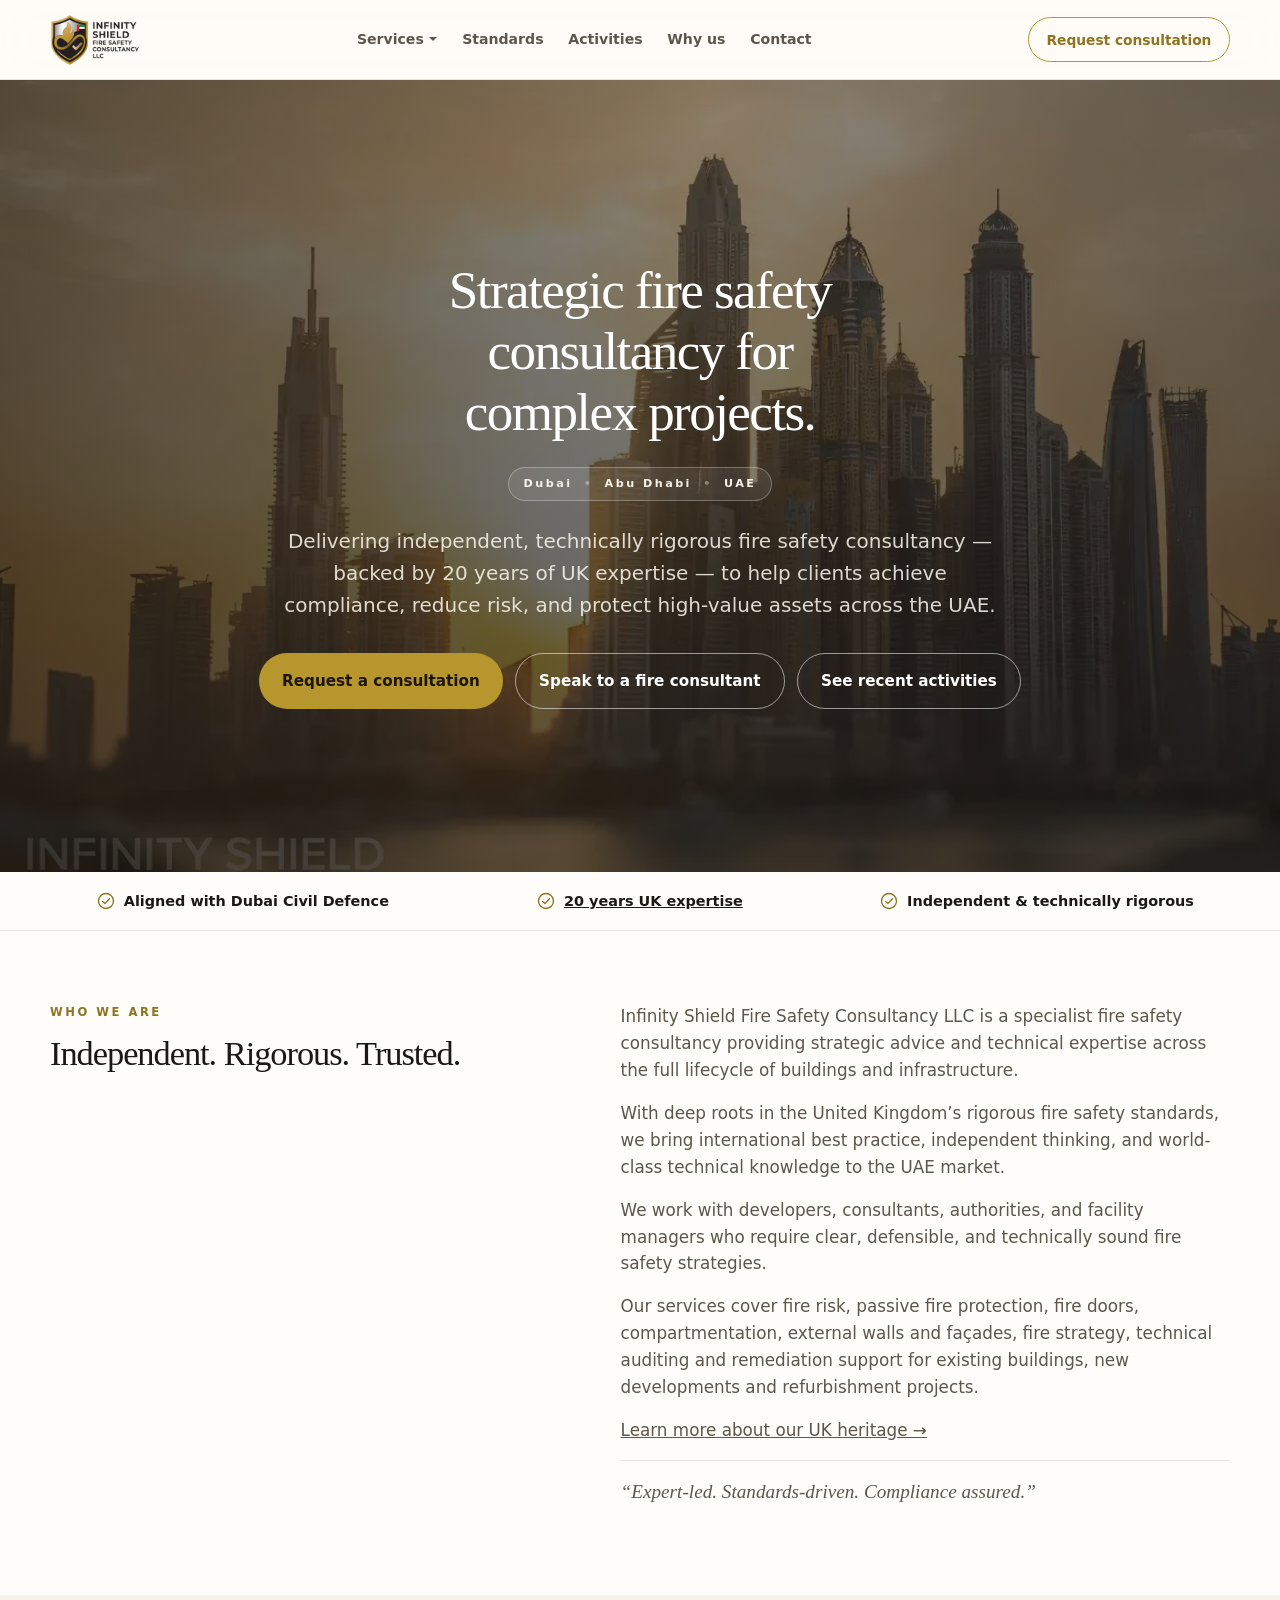
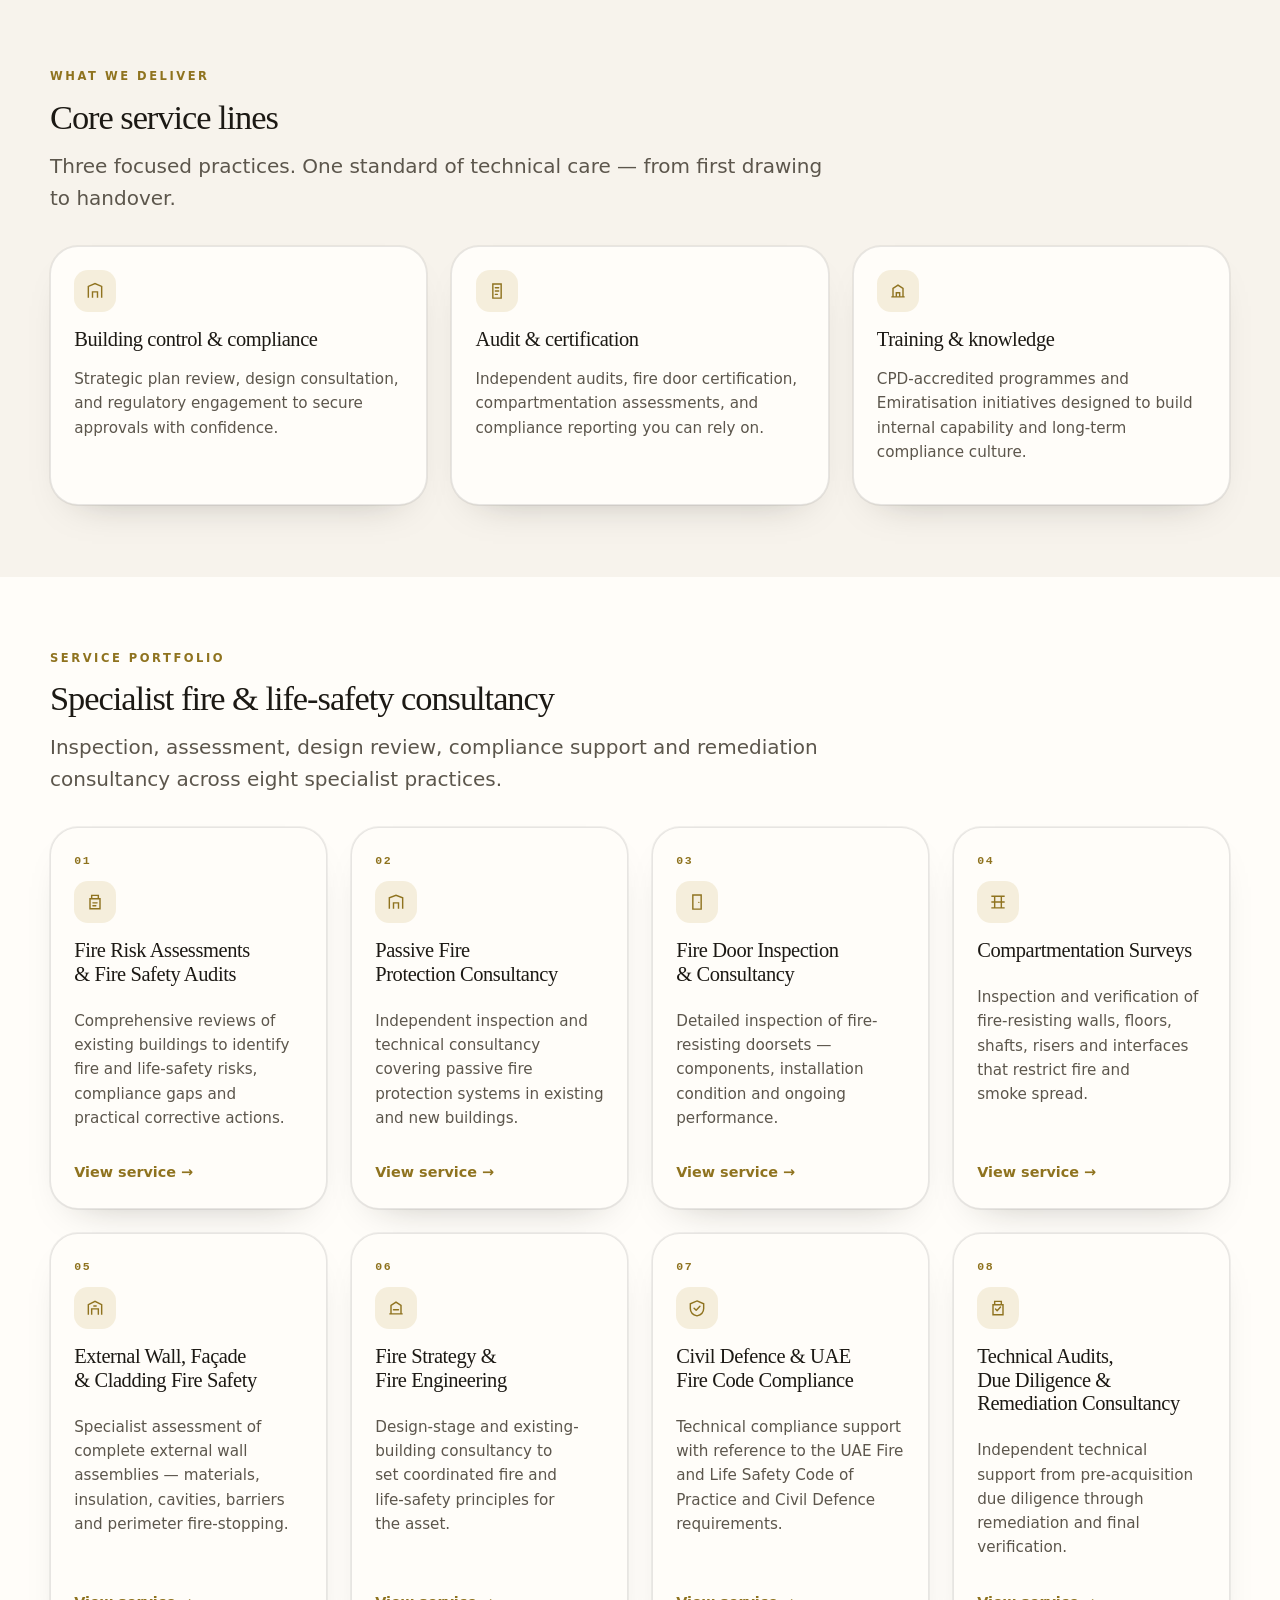
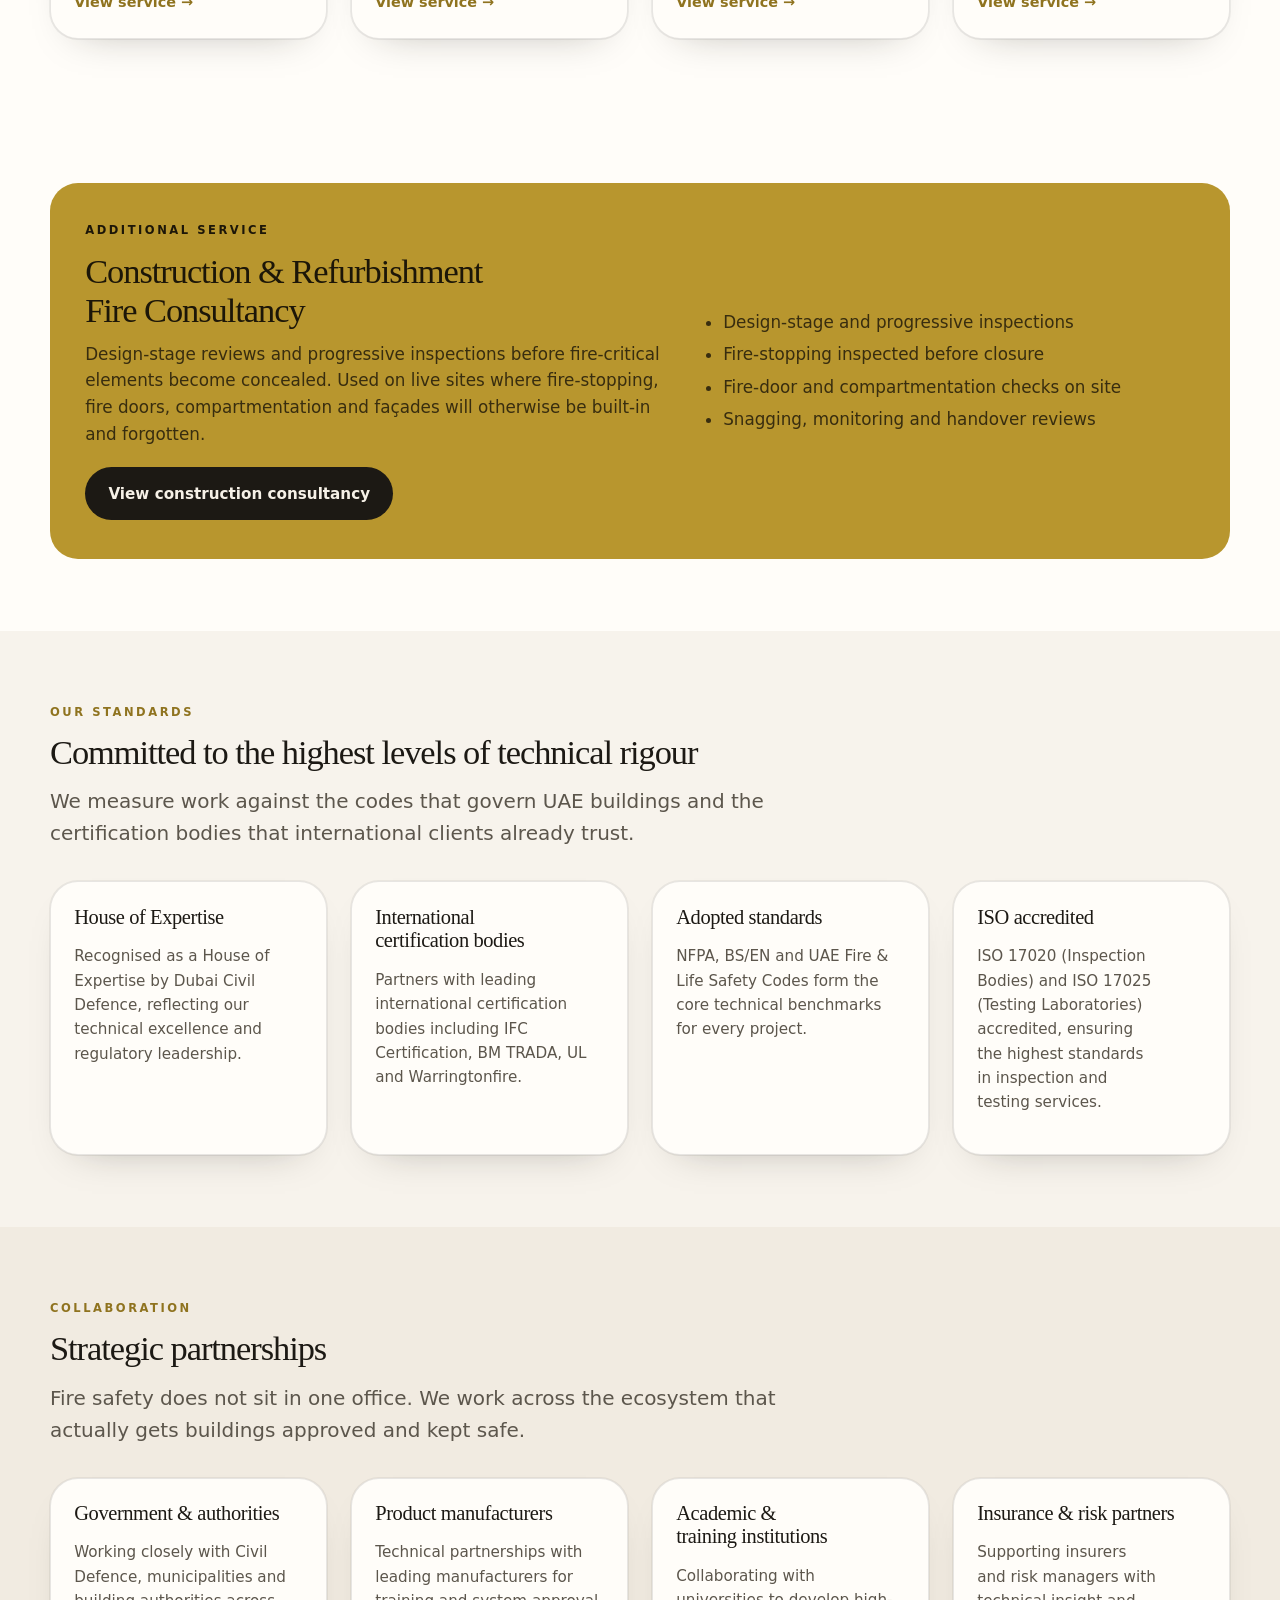
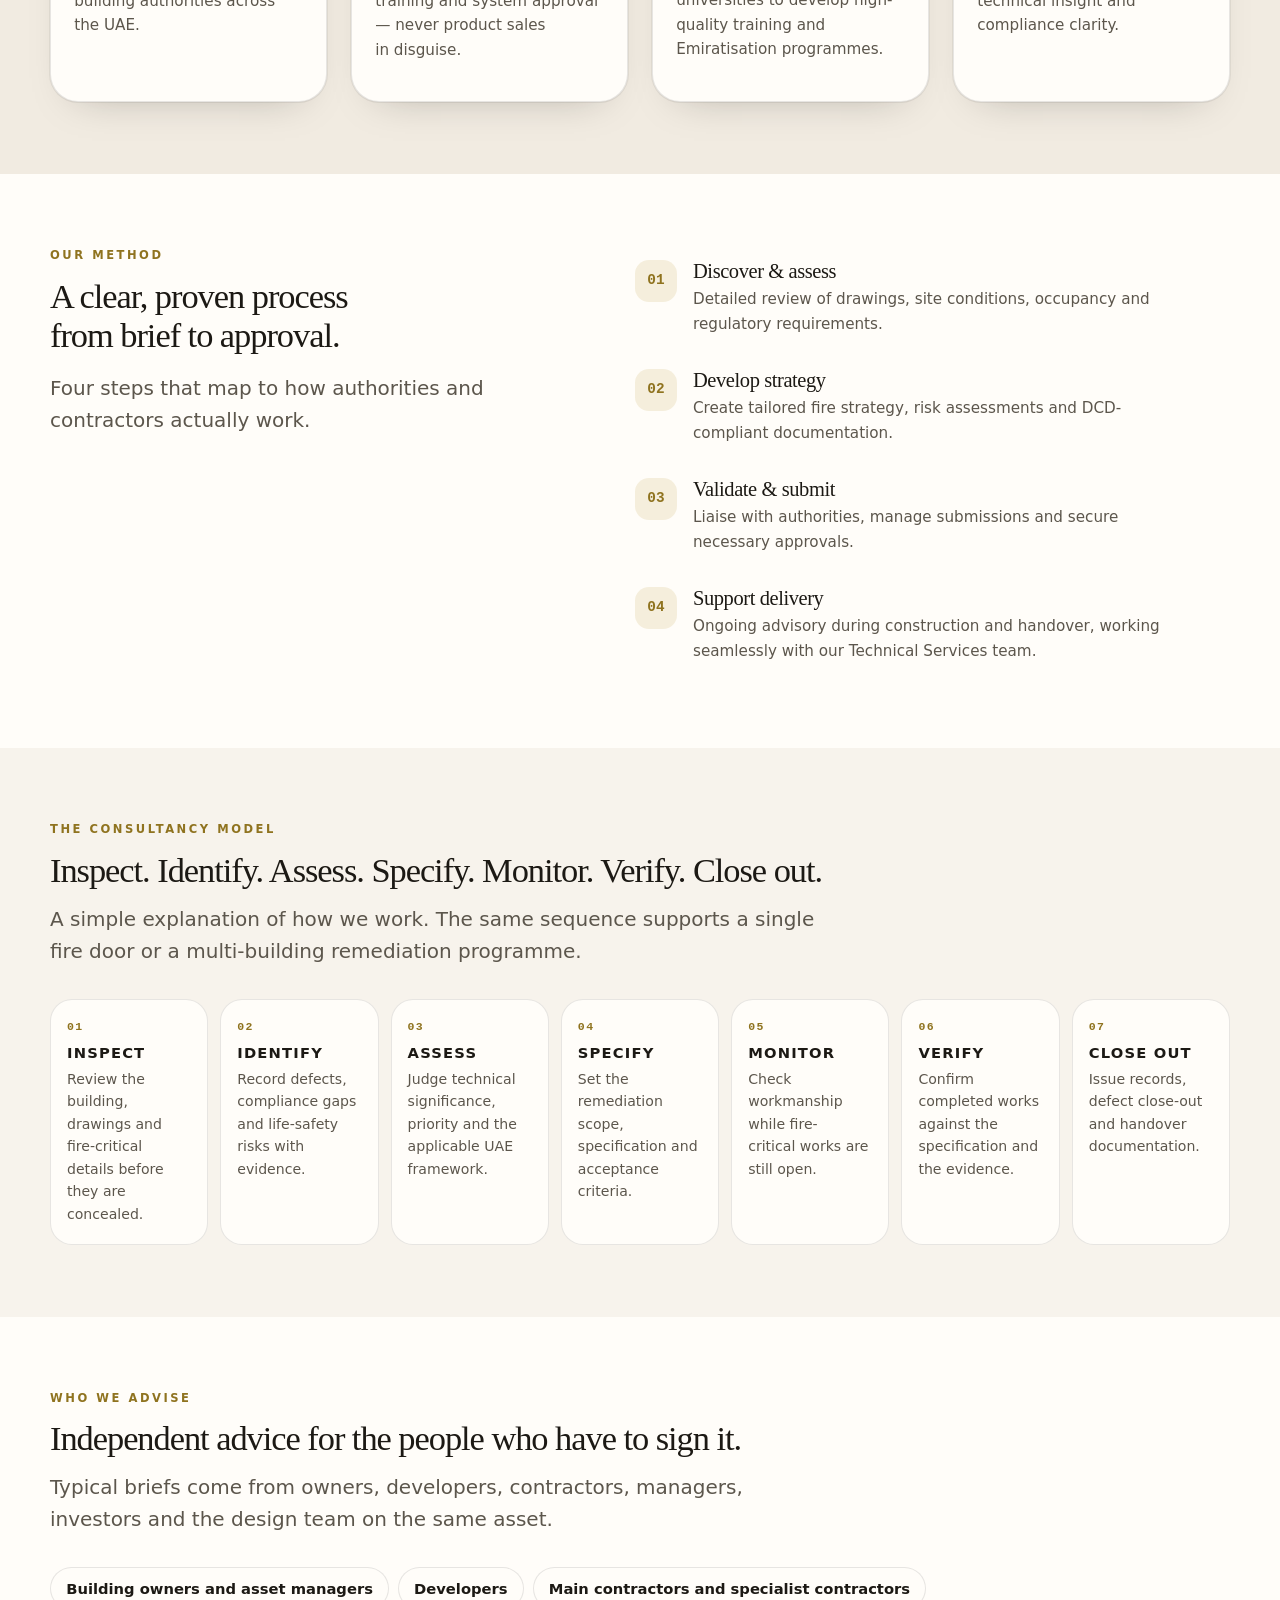
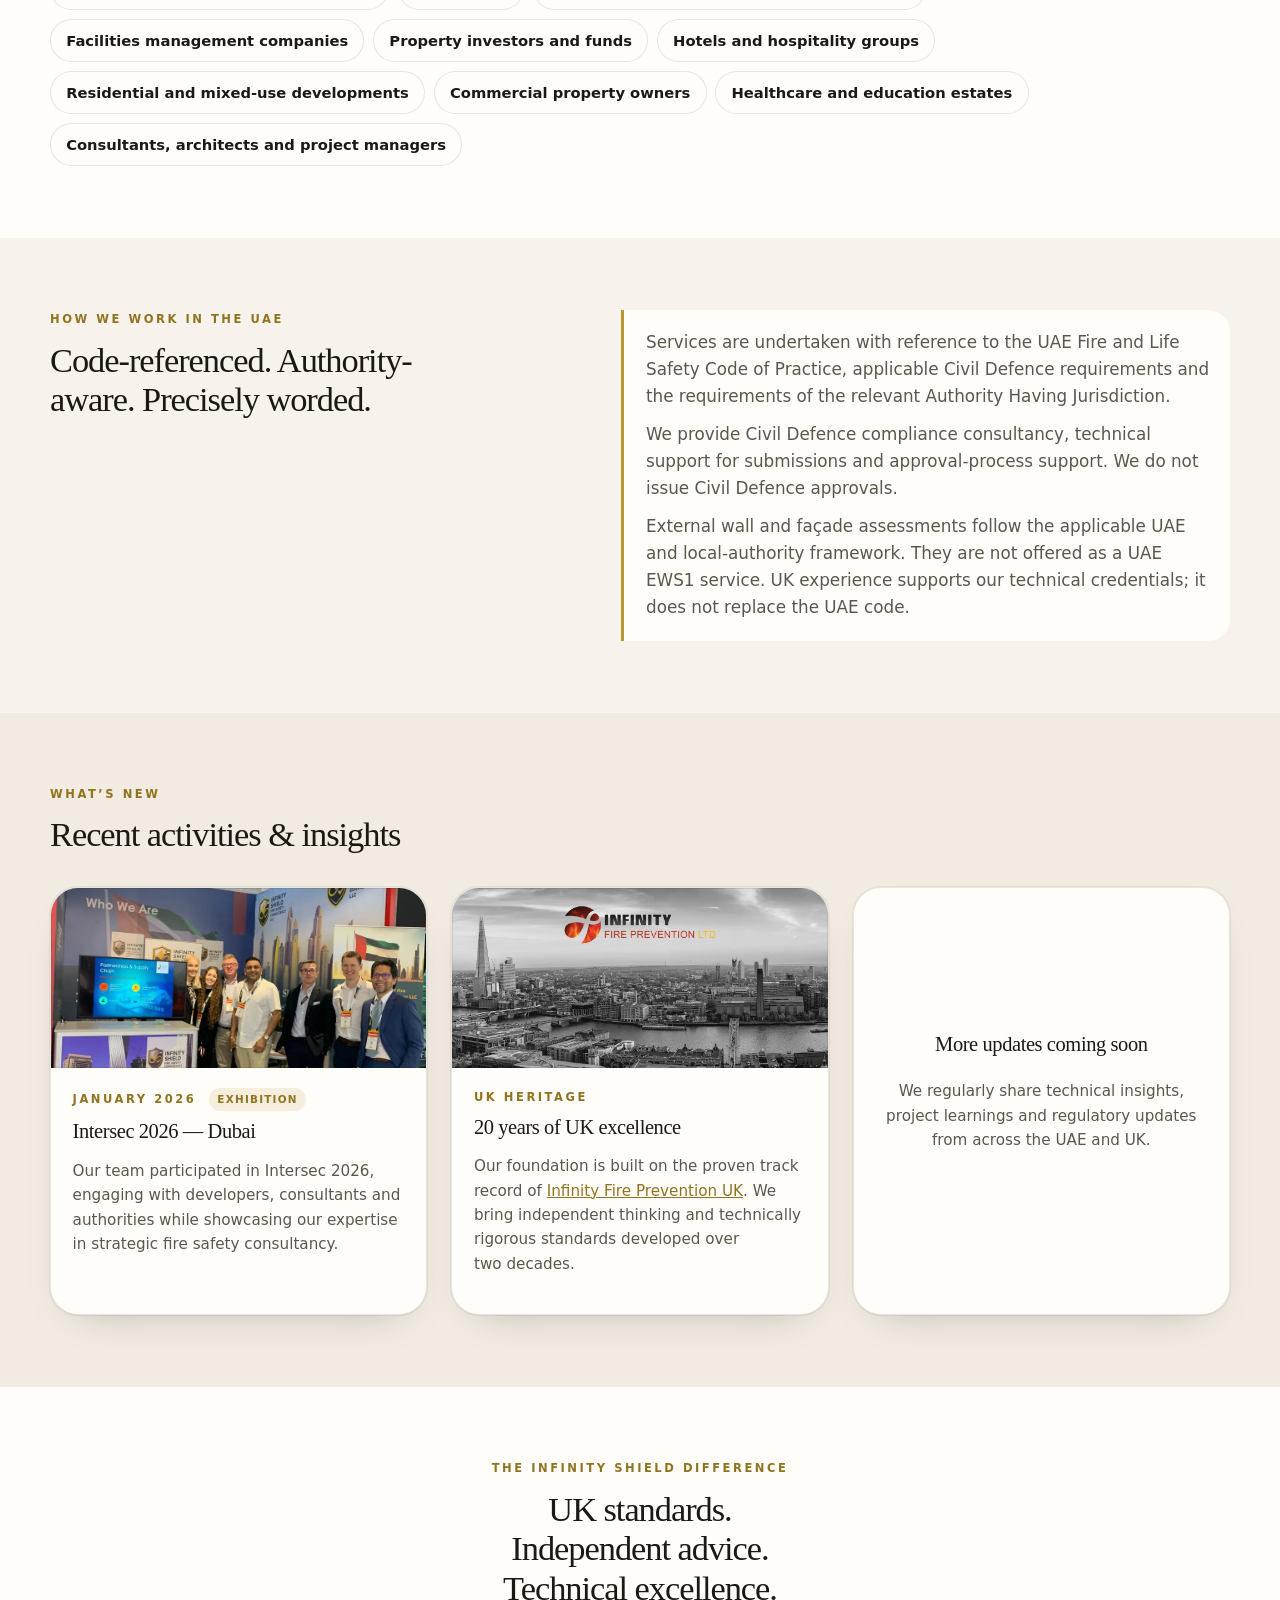
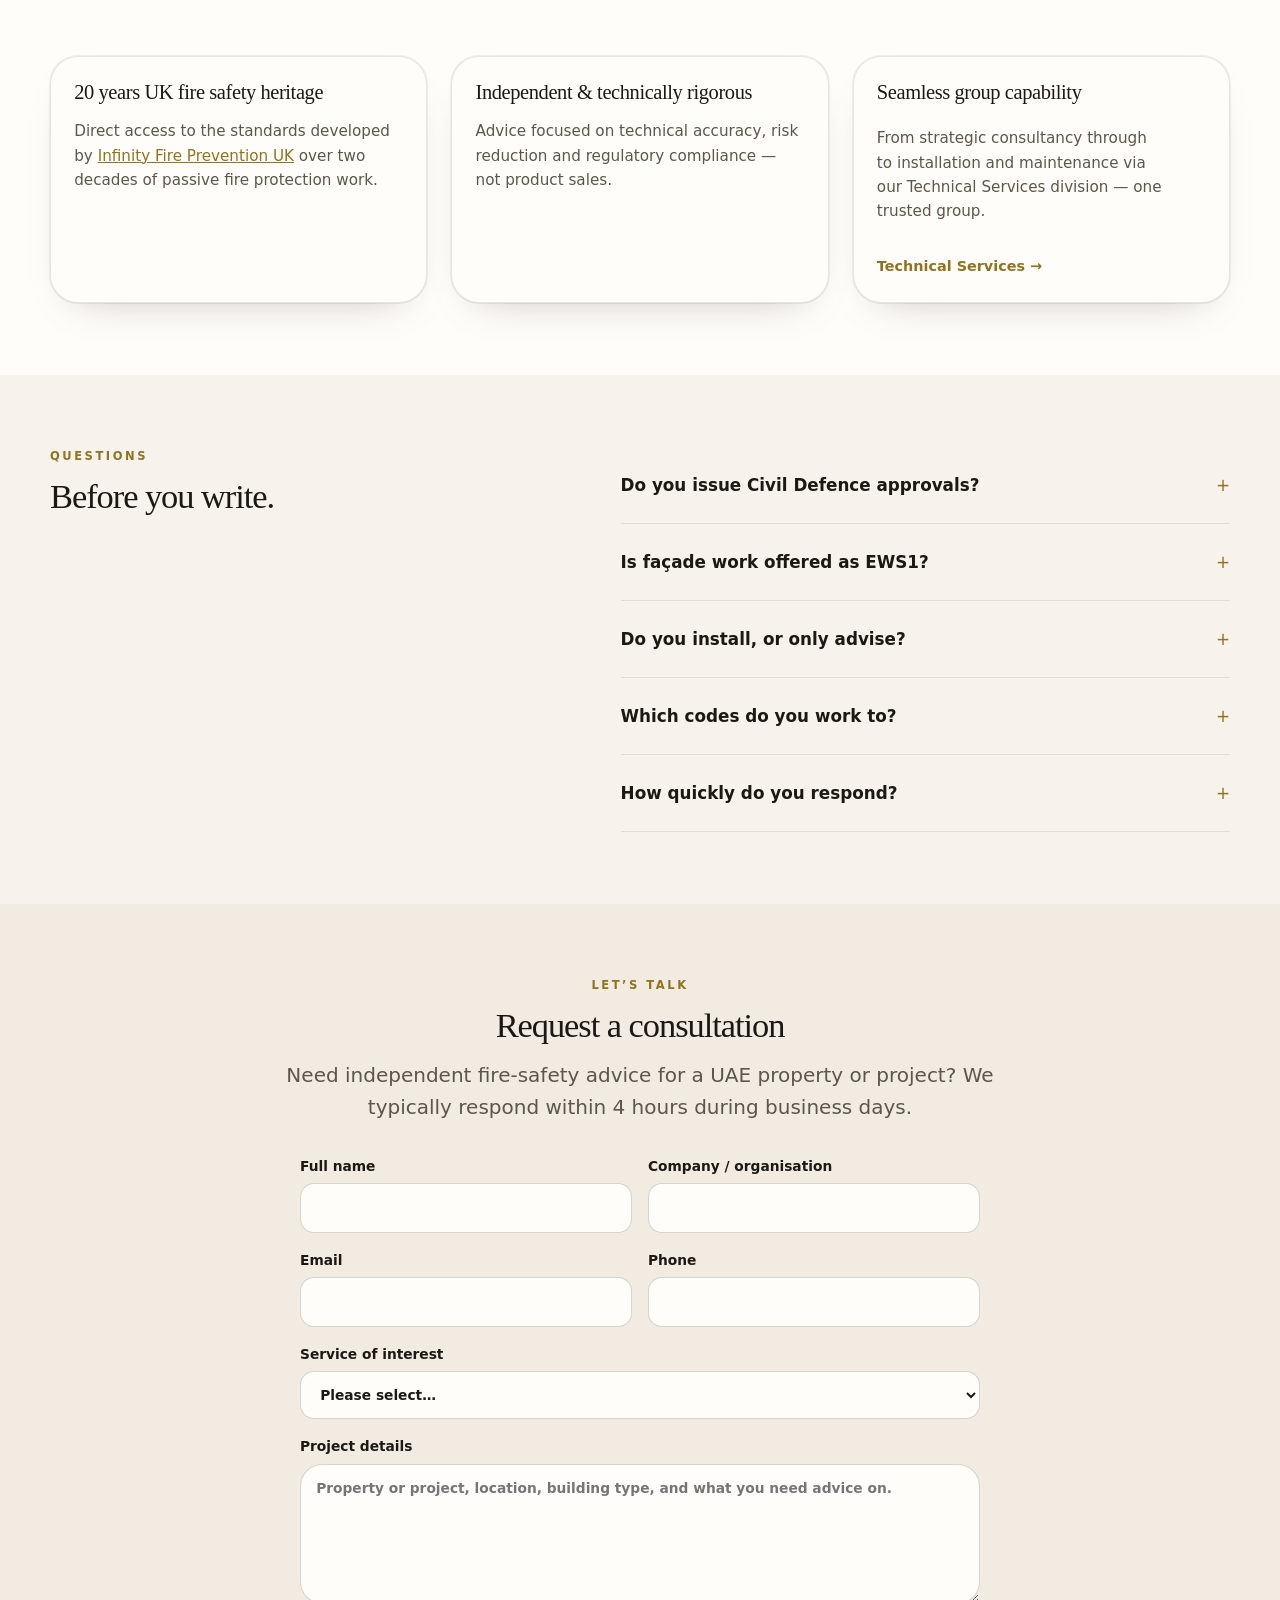
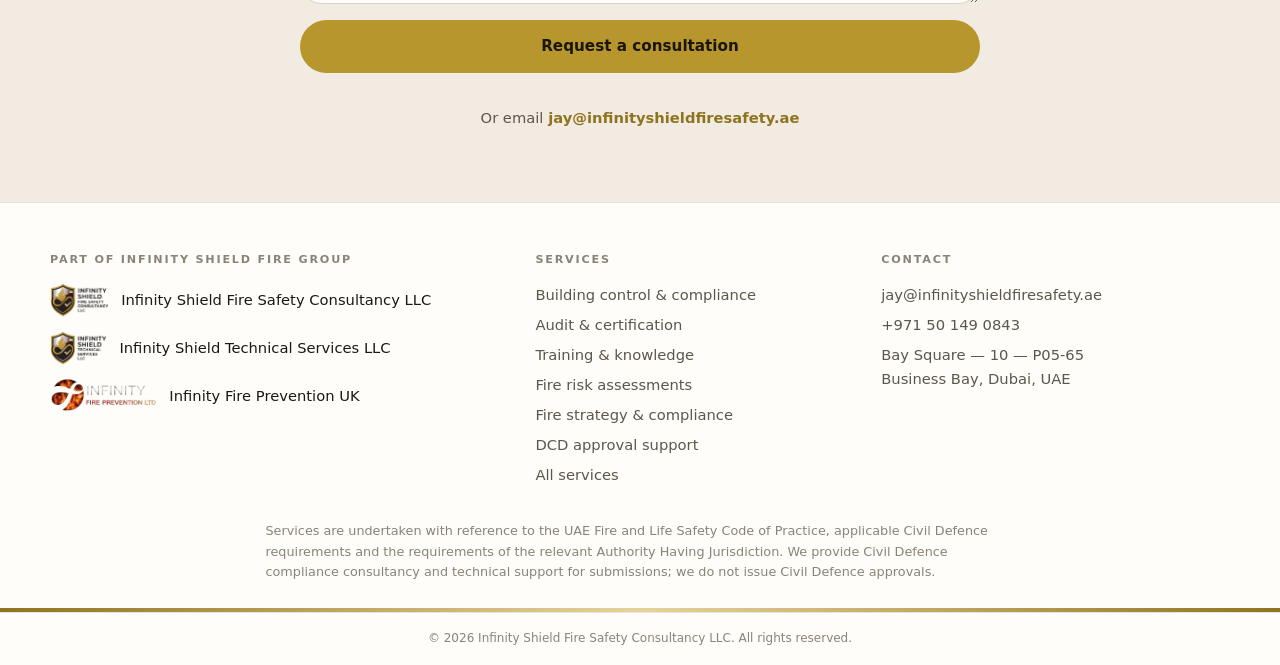
==== index.html @ 16538477 "Use shield-only favicon (no wordmark)." ====
<!DOCTYPE html>
<html lang="en">
<head>
  <meta charset="UTF-8">
  <meta name="viewport" content="width=device-width, initial-scale=1">
  <meta name="robots" content="noindex, nofollow">
  <title>Infinity Shield Fire Safety Consultancy LLC | UAE</title>
  <meta name="description" content="Strategic fire safety consultancy delivering independent, technically rigorous advice for complex projects across the UAE.">
  <link rel="canonical" href="https://iinfinitydev.github.io/infinityshieldconsultancy/">
  <link rel="icon" href="favicon.ico?v=2">
  <link rel="icon" type="image/webp" href="favicon.webp?v=2">
  <link rel="apple-touch-icon" href="apple-touch-icon.png?v=2">
  <meta property="og:title" content="Infinity Shield Fire Safety Consultancy LLC">
  <meta property="og:description" content="Strategic fire safety consultancy delivering independent, technically rigorous advice for complex projects across the UAE.">
  <meta property="og:type" content="website">
  <meta property="og:image" content="https://iinfinitydev.github.io/infinityshieldconsultancy/assets/images/hero-background.webp">
  <meta name="theme-color" content="#b8962e">
  <link rel="preload" as="image" href="assets/images/hero-background.webp">
  <link rel="preload" as="image" href="assets/logos/consultancy-logo.webp">
  <script type="application/ld+json">
{
  "@context": "https://schema.org",
  "@type": "ProfessionalService",
  "name": "Infinity Shield Fire Safety Consultancy LLC",
  "url": "https://iinfinitydev.github.io/infinityshieldconsultancy/",
  "email": "jay@infinityshieldfiresafety.ae",
  "telephone": "+971501490843",
  "address": {
    "@type": "PostalAddress",
    "streetAddress": "Bay Square - 10 - P05-65, Business Bay",
    "addressLocality": "Dubai",
    "addressCountry": "AE"
  },
  "areaServed": [
    "Dubai",
    "Abu Dhabi",
    "United Arab Emirates"
  ],
  "parentOrganization": {
    "@type": "Organization",
    "name": "Infinity Shield Fire Group"
  },
  "description": "Independent fire and life-safety consultancy for the UAE: inspection, assessment, design review, compliance support and remediation consultancy.",
  "hasOfferCatalog": {
    "@type": "OfferCatalog",
    "name": "Fire and life-safety consultancy",
    "itemListElement": [
      {
        "@type": "Offer",
        "itemOffered": {
          "@type": "Service",
          "name": "Fire Risk Assessments & Fire Safety Audits",
          "description": "Comprehensive reviews of existing buildings to identify fire and life-safety risks, compliance gaps and practical corrective actions.",
          "url": "https://iinfinitydev.github.io/infinityshieldconsultancy/services/fire-risk-assessments.html"
        }
      },
      {
        "@type": "Offer",
        "itemOffered": {
          "@type": "Service",
          "name": "Passive Fire Protection Consultancy",
          "description": "Independent inspection and technical consultancy covering passive fire protection systems in existing and new buildings.",
          "url": "https://iinfinitydev.github.io/infinityshieldconsultancy/services/passive-fire-protection.html"
        }
      },
      {
        "@type": "Offer",
        "itemOffered": {
          "@type": "Service",
          "name": "Fire Door Inspection & Consultancy",
          "description": "Detailed inspection of fire-resisting doorsets \u2014 components, installation condition and ongoing performance.",
          "url": "https://iinfinitydev.github.io/infinityshieldconsultancy/services/fire-door-inspections.html"
        }
      },
      {
        "@type": "Offer",
        "itemOffered": {
          "@type": "Service",
          "name": "Compartmentation Surveys",
          "description": "Inspection and verification of fire-resisting walls, floors, shafts, risers and interfaces that restrict fire and smoke spread.",
          "url": "https://iinfinitydev.github.io/infinityshieldconsultancy/services/compartmentation-surveys.html"
        }
      },
      {
        "@type": "Offer",
        "itemOffered": {
          "@type": "Service",
          "name": "External Wall, Fa\u00e7ade & Cladding Fire Safety",
          "description": "Specialist assessment of complete external wall assemblies \u2014 materials, insulation, cavities, barriers and perimeter fire-stopping.",
          "url": "https://iinfinitydev.github.io/infinityshieldconsultancy/services/external-wall-facade.html"
        }
      },
      {
        "@type": "Offer",
        "itemOffered": {
          "@type": "Service",
          "name": "Fire Strategy & Fire Engineering",
          "description": "Design-stage and existing-building consultancy to set coordinated fire and life-safety principles for the asset.",
          "url": "https://iinfinitydev.github.io/infinityshieldconsultancy/services/fire-strategy.html"
        }
      },
      {
        "@type": "Offer",
        "itemOffered": {
          "@type": "Service",
          "name": "Civil Defence & UAE Fire Code Compliance",
          "description": "Technical compliance support with reference to the UAE Fire and Life Safety Code of Practice and Civil Defence requirements.",
          "url": "https://iinfinitydev.github.io/infinityshieldconsultancy/services/civil-defence-compliance.html"
        }
      },
      {
        "@type": "Offer",
        "itemOffered": {
          "@type": "Service",
          "name": "Technical Audits, Due Diligence & Remediation Consultancy",
          "description": "Independent technical support from pre-acquisition due diligence through remediation and final verification.",
          "url": "https://iinfinitydev.github.io/infinityshieldconsultancy/services/technical-audits.html"
        }
      },
      {
        "@type": "Offer",
        "itemOffered": {
          "@type": "Service",
          "name": "Construction & Refurbishment Fire Consultancy",
          "description": "Design-stage reviews and progressive inspections before fire-critical elements become concealed.",
          "url": "https://iinfinitydev.github.io/infinityshieldconsultancy/services/construction-refurbishment.html"
        }
      }
    ]
  }
}
  </script>
  <link rel="stylesheet" href="assets/css/site.css">
</head>
<body>
  <a class="skip" href="#main">Skip to content</a>
  <nav class="nav" id="navbar">
    <div class="nav-inner">
      <a class="brand" href="index.html" aria-label="Infinity Shield Fire Safety Consultancy home">
        <img src="assets/logos/consultancy-logo.webp" width="480" height="276" alt="Infinity Shield Fire Safety Consultancy LLC">
      </a>
      <div class="nav-links">
        <details class="nav-drop">
          <summary>Services</summary>
          <div class="nav-panel">
            <a href="services/index.html">All services</a>
          <a href="services/fire-risk-assessments.html">Fire risk assessments</a>
          <a href="services/passive-fire-protection.html">Passive fire protection</a>
          <a href="services/fire-door-inspections.html">Fire door inspections</a>
          <a href="services/compartmentation-surveys.html">Compartmentation surveys</a>
          <a href="services/external-wall-facade.html">External wall &amp; façade</a>
          <a href="services/fire-strategy.html">Fire strategy</a>
          <a href="services/civil-defence-compliance.html">Civil Defence compliance</a>
          <a href="services/technical-audits.html">Audits &amp; due diligence</a>
          <a href="services/construction-refurbishment.html">Construction &amp; refurbishment</a>
          </div>
        </details>
        <a href="index.html#regulatory">Standards</a>
        <a href="index.html#activities">Activities</a>
        <a href="index.html#why-us">Why us</a>
        <a href="index.html#contact">Contact</a>
      </div>
      <a class="nav-cta" href="index.html#contact">Request consultation</a>
      <button class="menu-btn" id="mobile-menu-btn" aria-expanded="false" aria-controls="mobile-menu" aria-label="Open menu">
        <span></span>
      </button>
    </div>
    <div class="mobile-panel" id="mobile-menu">
      <a href="services/index.html">Services</a>
      <a href="index.html#regulatory">Standards</a>
      <a href="index.html#activities">Activities</a>
      <a href="index.html#why-us">Why us</a>
      <a href="index.html#contact">Contact</a>
    </div>
  </nav>

  <header class="hero" id="top">
    <div class="hero-media" role="img" aria-label="Dubai skyline at dusk"></div>
    <div class="hero-copy">
      <h1>Strategic fire safety consultancy for complex projects.</h1>
      <div class="pills"><span>Dubai</span><span class="dot">•</span><span>Abu Dhabi</span><span class="dot">•</span><span>UAE</span></div>
      <p>Delivering independent, technically rigorous fire safety consultancy — backed by 20 years of UK expertise — to help clients achieve compliance, reduce risk, and protect high-value assets across the UAE.</p>
      <div class="actions">
        <a class="btn btn-gold" href="#contact">Request a consultation</a>
        <a class="btn btn-ghost" href="tel:+971501490843">Speak to a fire consultant</a>
        <a class="btn btn-ghost" href="#activities">See recent activities</a>
      </div>
    </div>
  </header>

  <div class="trust">
    <ul>
      <li><svg width="18" height="18" viewBox="0 0 24 24" fill="none" aria-hidden="true"><circle cx="12" cy="12" r="10" stroke="currentColor" stroke-width="1.8"/><path d="M7.5 12.5 10.5 15.5 16.5 9" stroke="currentColor" stroke-width="1.8" stroke-linecap="round" stroke-linejoin="round"/></svg> Aligned with Dubai Civil Defence</li>
      <li><svg width="18" height="18" viewBox="0 0 24 24" fill="none" aria-hidden="true"><circle cx="12" cy="12" r="10" stroke="currentColor" stroke-width="1.8"/><path d="M7.5 12.5 10.5 15.5 16.5 9" stroke="currentColor" stroke-width="1.8" stroke-linecap="round" stroke-linejoin="round"/></svg> <a href="https://www.infinityfireprevention.com/" target="_blank" rel="noopener noreferrer">20 years UK expertise</a></li>
      <li><svg width="18" height="18" viewBox="0 0 24 24" fill="none" aria-hidden="true"><circle cx="12" cy="12" r="10" stroke="currentColor" stroke-width="1.8"/><path d="M7.5 12.5 10.5 15.5 16.5 9" stroke="currentColor" stroke-width="1.8" stroke-linecap="round" stroke-linejoin="round"/></svg> Independent & technically rigorous</li>
    </ul>
  </div>

  <main id="main">
    <section class="band-cream">
      <div class="wrap split split-2">
        <div>
          <div class="eyebrow">Who we are</div>
          <h2>Independent. Rigorous. Trusted.</h2>
        </div>
        <div class="prose">
          <p>Infinity Shield Fire Safety Consultancy LLC is a specialist fire safety consultancy providing strategic advice and technical expertise across the full lifecycle of buildings and infrastructure.</p>
          <p>With deep roots in the United Kingdom’s rigorous fire safety standards, we bring international best practice, independent thinking, and world-class technical knowledge to the UAE market.</p>
          <p>We work with developers, consultants, authorities, and facility managers who require clear, defensible, and technically sound fire safety strategies.</p>
          <p>Our services cover fire risk, passive fire protection, fire doors, compartmentation, external walls and façades, fire strategy, technical auditing and remediation support for existing buildings, new developments and refurbishment projects.</p>
          <p><a href="https://www.infinityfireprevention.com/" target="_blank" rel="noopener noreferrer">Learn more about our UK heritage →</a></p>
          <p class="quote">“Expert-led. Standards-driven. Compliance assured.”</p>
        </div>
      </div>
    </section>

    <section id="services" class="band-paper">
      <div class="wrap">
        <div class="eyebrow">What we deliver</div>
        <h2>Core service lines</h2>
        <p class="lead lead-space">Three focused practices. One standard of technical care — from first drawing to handover.</p>
        <div class="grid cols-3">
          <article class="card">
            <div class="icon" aria-hidden="true"><svg width="20" height="20" viewBox="0 0 24 24" fill="none"><path d="M4 20V6.5L12 3l8 3.5V20" stroke="currentColor" stroke-width="1.7"/><path d="M9 20v-7h6v7" stroke="currentColor" stroke-width="1.7"/></svg></div>
            <h3>Building control & compliance</h3>
            <p>Strategic plan review, design consultation, and regulatory engagement to secure approvals with confidence.</p>
          </article>
          <article class="card">
            <div class="icon" aria-hidden="true"><svg width="20" height="20" viewBox="0 0 24 24" fill="none"><path d="M7 3.5h10v17H7z" stroke="currentColor" stroke-width="1.7"/><path d="M10 8h4M10 12h4M10 16h2.5" stroke="currentColor" stroke-width="1.7" stroke-linecap="round"/></svg></div>
            <h3>Audit & certification</h3>
            <p>Independent audits, fire door certification, compartmentation assessments, and compliance reporting you can rely on.</p>
          </article>
          <article class="card">
            <div class="icon" aria-hidden="true"><svg width="20" height="20" viewBox="0 0 24 24" fill="none"><path d="M4 19h16M6 19V9l6-4 6 4v10" stroke="currentColor" stroke-width="1.7"/><path d="M10 19v-5h4v5" stroke="currentColor" stroke-width="1.7"/></svg></div>
            <h3>Training & knowledge</h3>
            <p>CPD-accredited programmes and Emiratisation initiatives designed to build internal capability and long-term compliance culture.</p>
          </article>
        </div>
      </div>
    </section>

    <section id="portfolio" class="band-cream">
      <div class="wrap">
        <div class="eyebrow">Service portfolio</div>
        <h2>Specialist fire & life-safety consultancy</h2>
        <p class="lead lead-space">Inspection, assessment, design review, compliance support and remediation consultancy across eight specialist practices.</p>
        <div class="grid cols-4">
          <a class="card card-link" href="services/fire-risk-assessments.html">
            <div class="svc-num">01</div>
            <div class="icon"><svg width="20" height="20" viewBox="0 0 24 24" fill="none" aria-hidden="true"><path d="M8 4h8v4H8zM6 8h12v12H6z" stroke="currentColor" stroke-width="1.7"/><path d="M9.5 13h5M9.5 16.5h3.5" stroke="currentColor" stroke-width="1.7" stroke-linecap="round"/></svg></div>
            <h3>Fire Risk Assessments &amp; Fire Safety Audits</h3>
            <p>Comprehensive reviews of existing buildings to identify fire and life-safety risks, compliance gaps and practical corrective actions.</p>
            <span class="more">View service →</span>
          </a>
          <a class="card card-link" href="services/passive-fire-protection.html">
            <div class="svc-num">02</div>
            <div class="icon"><svg width="20" height="20" viewBox="0 0 24 24" fill="none" aria-hidden="true"><path d="M4 20V7l8-3 8 3v13" stroke="currentColor" stroke-width="1.7"/><path d="M9 20v-7h6v7" stroke="currentColor" stroke-width="1.7"/></svg></div>
            <h3>Passive Fire Protection Consultancy</h3>
            <p>Independent inspection and technical consultancy covering passive fire protection systems in existing and new buildings.</p>
            <span class="more">View service →</span>
          </a>
          <a class="card card-link" href="services/fire-door-inspections.html">
            <div class="svc-num">03</div>
            <div class="icon"><svg width="20" height="20" viewBox="0 0 24 24" fill="none" aria-hidden="true"><path d="M7 3.5h10v17H7z" stroke="currentColor" stroke-width="1.7"/><circle cx="14.2" cy="12.5" r="0.8" fill="currentColor"/></svg></div>
            <h3>Fire Door Inspection &amp; Consultancy</h3>
            <p>Detailed inspection of fire-resisting doorsets — components, installation condition and ongoing performance.</p>
            <span class="more">View service →</span>
          </a>
          <a class="card card-link" href="services/compartmentation-surveys.html">
            <div class="svc-num">04</div>
            <div class="icon"><svg width="20" height="20" viewBox="0 0 24 24" fill="none" aria-hidden="true"><path d="M4 5h16M4 12h16M4 19h16M8 5v14M16 5v14" stroke="currentColor" stroke-width="1.7"/></svg></div>
            <h3>Compartmentation Surveys</h3>
            <p>Inspection and verification of fire-resisting walls, floors, shafts, risers and interfaces that restrict fire and smoke spread.</p>
            <span class="more">View service →</span>
          </a>
          <a class="card card-link" href="services/external-wall-facade.html">
            <div class="svc-num">05</div>
            <div class="icon"><svg width="20" height="20" viewBox="0 0 24 24" fill="none" aria-hidden="true"><path d="M4 20V8l8-4 8 4v12" stroke="currentColor" stroke-width="1.7"/><path d="M8 20v-7h8v7M10 9.5h4" stroke="currentColor" stroke-width="1.7"/></svg></div>
            <h3>External Wall, Façade &amp; Cladding Fire Safety</h3>
            <p>Specialist assessment of complete external wall assemblies — materials, insulation, cavities, barriers and perimeter fire-stopping.</p>
            <span class="more">View service →</span>
          </a>
          <a class="card card-link" href="services/fire-strategy.html">
            <div class="svc-num">06</div>
            <div class="icon"><svg width="20" height="20" viewBox="0 0 24 24" fill="none" aria-hidden="true"><path d="M4 19h16M6 19V9l6-4 6 4v10" stroke="currentColor" stroke-width="1.7"/><path d="M9 14h6" stroke="currentColor" stroke-width="1.7" stroke-linecap="round"/></svg></div>
            <h3>Fire Strategy &amp; Fire Engineering</h3>
            <p>Design-stage and existing-building consultancy to set coordinated fire and life-safety principles for the asset.</p>
            <span class="more">View service →</span>
          </a>
          <a class="card card-link" href="services/civil-defence-compliance.html">
            <div class="svc-num">07</div>
            <div class="icon"><svg width="20" height="20" viewBox="0 0 24 24" fill="none" aria-hidden="true"><path d="M12 3.5 20 7v5.5c0 5-3.4 7.7-8 8.9-4.6-1.2-8-3.9-8-8.9V7l8-3.5z" stroke="currentColor" stroke-width="1.7"/><path d="M8.5 12.2 11 14.7 15.5 9.8" stroke="currentColor" stroke-width="1.7" stroke-linecap="round" stroke-linejoin="round"/></svg></div>
            <h3>Civil Defence &amp; UAE Fire Code Compliance</h3>
            <p>Technical compliance support with reference to the UAE Fire and Life Safety Code of Practice and Civil Defence requirements.</p>
            <span class="more">View service →</span>
          </a>
          <a class="card card-link" href="services/technical-audits.html">
            <div class="svc-num">08</div>
            <div class="icon"><svg width="20" height="20" viewBox="0 0 24 24" fill="none" aria-hidden="true"><path d="M8 4h8v4H8zM6 8h12v12H6z" stroke="currentColor" stroke-width="1.7"/><path d="M9 13.2 11 15.2 15 10.8" stroke="currentColor" stroke-width="1.7" stroke-linecap="round" stroke-linejoin="round"/></svg></div>
            <h3>Technical Audits, Due Diligence &amp; Remediation Consultancy</h3>
            <p>Independent technical support from pre-acquisition due diligence through remediation and final verification.</p>
            <span class="more">View service →</span>
          </a>
        </div>
      </div>
    </section>

    <section class="band-cream">
      <div class="wrap">
        <article class="feature">
          <div>
            <div class="eyebrow">Additional service</div>
            <h2>Construction &amp; Refurbishment Fire Consultancy</h2>
            <p>Design-stage reviews and progressive inspections before fire-critical elements become concealed. Used on live sites where fire-stopping, fire doors, compartmentation and façades will otherwise be built-in and forgotten.</p>
            <div class="actions">
              <a class="btn btn-gold" href="services/construction-refurbishment.html">View construction consultancy</a>
            </div>
          </div>
          <ul>
            <li>Design-stage and progressive inspections</li>
            <li>Fire-stopping inspected before closure</li>
            <li>Fire-door and compartmentation checks on site</li>
            <li>Snagging, monitoring and handover reviews</li>
          </ul>
        </article>
      </div>
    </section>

    <section id="regulatory" class="band-paper">
      <div class="wrap">
        <div class="eyebrow">Our standards</div>
        <h2>Committed to the highest levels of technical rigour</h2>
        <p class="lead lead-space">We measure work against the codes that govern UAE buildings and the certification bodies that international clients already trust.</p>
        <div class="grid cols-4">
          <article class="card">
            <h3>House of Expertise</h3>
            <p>Recognised as a House of Expertise by Dubai Civil Defence, reflecting our technical excellence and regulatory leadership.</p>
          </article>
          <article class="card">
            <h3>International certification bodies</h3>
            <p>Partners with leading international certification bodies including IFC Certification, BM TRADA, UL and Warringtonfire.</p>
          </article>
          <article class="card">
            <h3>Adopted standards</h3>
            <p>NFPA, BS/EN and UAE Fire & Life Safety Codes form the core technical benchmarks for every project.</p>
          </article>
          <article class="card">
            <h3>ISO accredited</h3>
            <p>ISO 17020 (Inspection Bodies) and ISO 17025 (Testing Laboratories) accredited, ensuring the highest standards in inspection and testing services.</p>
          </article>
        </div>
      </div>
    </section>

    <section class="band-warm">
      <div class="wrap">
        <div class="eyebrow">Collaboration</div>
        <h2>Strategic partnerships</h2>
        <p class="lead lead-space">Fire safety does not sit in one office. We work across the ecosystem that actually gets buildings approved and kept safe.</p>
        <div class="grid cols-4">
          <article class="card">
            <h3>Government & authorities</h3>
            <p>Working closely with Civil Defence, municipalities and building authorities across the UAE.</p>
          </article>
          <article class="card">
            <h3>Product manufacturers</h3>
            <p>Technical partnerships with leading manufacturers for training and system approval — never product sales in disguise.</p>
          </article>
          <article class="card">
            <h3>Academic & training institutions</h3>
            <p>Collaborating with universities to develop high-quality training and Emiratisation programmes.</p>
          </article>
          <article class="card">
            <h3>Insurance & risk partners</h3>
            <p>Supporting insurers and risk managers with technical insight and compliance clarity.</p>
          </article>
        </div>
      </div>
    </section>

    <section id="method" class="band-cream">
      <div class="wrap split split-2">
        <div>
          <div class="eyebrow">Our method</div>
          <h2>A clear, proven process from brief to approval.</h2>
          <p class="lead" style="margin-top:1rem;">Four steps that map to how authorities and contractors actually work.</p>
        </div>
        <div class="steps">
          <div class="step">
            <div class="num">01</div>
            <div>
              <h3>Discover & assess</h3>
              <p>Detailed review of drawings, site conditions, occupancy and regulatory requirements.</p>
            </div>
          </div>
          <div class="step">
            <div class="num">02</div>
            <div>
              <h3>Develop strategy</h3>
              <p>Create tailored fire strategy, risk assessments and DCD-compliant documentation.</p>
            </div>
          </div>
          <div class="step">
            <div class="num">03</div>
            <div>
              <h3>Validate & submit</h3>
              <p>Liaise with authorities, manage submissions and secure necessary approvals.</p>
            </div>
          </div>
          <div class="step">
            <div class="num">04</div>
            <div>
              <h3>Support delivery</h3>
              <p>Ongoing advisory during construction and handover, working seamlessly with our Technical Services team.</p>
            </div>
          </div>
        </div>
      </div>
    </section>

    <section id="approach" class="band-paper">
      <div class="wrap">
        <div class="eyebrow">The consultancy model</div>
        <h2>Inspect. Identify. Assess. Specify. Monitor. Verify. Close out.</h2>
        <p class="lead lead-space">A simple explanation of how we work. The same sequence supports a single fire door or a multi-building remediation programme.</p>
        <div class="journey">
          <article class="journey-step">
            <div class="mark">01</div>
            <h3>Inspect</h3>
            <p>Review the building, drawings and fire-critical details before they are concealed.</p>
          </article>
          <article class="journey-step">
            <div class="mark">02</div>
            <h3>Identify</h3>
            <p>Record defects, compliance gaps and life-safety risks with evidence.</p>
          </article>
          <article class="journey-step">
            <div class="mark">03</div>
            <h3>Assess</h3>
            <p>Judge technical significance, priority and the applicable UAE framework.</p>
          </article>
          <article class="journey-step">
            <div class="mark">04</div>
            <h3>Specify</h3>
            <p>Set the remediation scope, specification and acceptance criteria.</p>
          </article>
          <article class="journey-step">
            <div class="mark">05</div>
            <h3>Monitor</h3>
            <p>Check workmanship while fire-critical works are still open.</p>
          </article>
          <article class="journey-step">
            <div class="mark">06</div>
            <h3>Verify</h3>
            <p>Confirm completed works against the specification and the evidence.</p>
          </article>
          <article class="journey-step">
            <div class="mark">07</div>
            <h3>Close out</h3>
            <p>Issue records, defect close-out and handover documentation.</p>
          </article>
        </div>
      </div>
    </section>

    <section id="clients" class="band-cream">
      <div class="wrap">
        <div class="eyebrow">Who we advise</div>
        <h2>Independent advice for the people who have to sign it.</h2>
        <p class="lead lead-space">Typical briefs come from owners, developers, contractors, managers, investors and the design team on the same asset.</p>
        <div class="clients">
          <span class="client">Building owners and asset managers</span>
          <span class="client">Developers</span>
          <span class="client">Main contractors and specialist contractors</span>
          <span class="client">Facilities management companies</span>
          <span class="client">Property investors and funds</span>
          <span class="client">Hotels and hospitality groups</span>
          <span class="client">Residential and mixed-use developments</span>
          <span class="client">Commercial property owners</span>
          <span class="client">Healthcare and education estates</span>
          <span class="client">Consultants, architects and project managers</span>
        </div>
      </div>
    </section>

    <section class="band-paper">
      <div class="wrap split split-2">
        <div>
          <div class="eyebrow">How we work in the UAE</div>
          <h2>Code-referenced. Authority-aware. Precisely worded.</h2>
        </div>
        <div class="note">
          <p>Services are undertaken with reference to the UAE Fire and Life Safety Code of Practice, applicable Civil Defence requirements and the requirements of the relevant Authority Having Jurisdiction.</p>
          <p>We provide Civil Defence compliance consultancy, technical support for submissions and approval-process support. We do not issue Civil Defence approvals.</p>
          <p>External wall and façade assessments follow the applicable UAE and local-authority framework. They are not offered as a UAE EWS1 service. UK experience supports our technical credentials; it does not replace the UAE code.</p>
        </div>
      </div>
    </section>

    <section id="activities" class="band-warm">
      <div class="wrap">
        <div class="eyebrow">What’s new</div>
        <h2>Recent activities & insights</h2>
        <div class="grid cols-3" style="margin-top:2rem;">
          <article class="card media-card">
            <img src="assets/images/intersec-2026-team.webp" width="900" height="1086" alt="Infinity Shield team at Intersec 2026" loading="lazy" decoding="async">
            <div class="pad">
              <div class="eyebrow" style="margin:0 0 .6rem">January 2026 <span class="chip">Exhibition</span></div>
              <h3>Intersec 2026 — Dubai</h3>
              <p>Our team participated in Intersec 2026, engaging with developers, consultants and authorities while showcasing our expertise in strategic fire safety consultancy.</p>
            </div>
          </article>
          <article class="card media-card">
            <img src="assets/images/uk-heritage.webp" width="1400" height="607" alt="Infinity Fire Prevention UK heritage" loading="lazy" decoding="async">
            <div class="pad">
              <div class="eyebrow" style="margin:0 0 .6rem">UK heritage</div>
              <h3>20 years of UK excellence</h3>
              <p>Our foundation is built on the proven track record of <a href="https://www.infinityfireprevention.com/" target="_blank" rel="noopener noreferrer">Infinity Fire Prevention UK</a>. We bring independent thinking and technically rigorous standards developed over two decades.</p>
            </div>
          </article>
          <article class="card coming">
            <h3>More updates coming soon</h3>
            <p>We regularly share technical insights, project learnings and regulatory updates from across the UAE and UK.</p>
          </article>
        </div>
      </div>
    </section>

    <section id="why-us" class="band-cream">
      <div class="wrap">
        <div class="why-head">
          <div class="eyebrow">The Infinity Shield difference</div>
          <h2>UK standards. Independent advice. Technical excellence.</h2>
        </div>
        <div class="grid cols-3">
          <article class="card">
            <h3>20 years UK fire safety heritage</h3>
            <p>Direct access to the standards developed by <a href="https://www.infinityfireprevention.com/" target="_blank" rel="noopener noreferrer">Infinity Fire Prevention UK</a> over two decades of passive fire protection work.</p>
          </article>
          <article class="card">
            <h3>Independent & technically rigorous</h3>
            <p>Advice focused on technical accuracy, risk reduction and regulatory compliance — not product sales.</p>
          </article>
          <a class="card card-link" href="https://iinfinitydev.github.io/infinityshieldtechnical/">
            <h3>Seamless group capability</h3>
            <p>From strategic consultancy through to installation and maintenance via our Technical Services division — one trusted group.</p>
            <span class="more">Technical Services →</span>
          </a>
        </div>
      </div>
    </section>

    <section class="band-paper">
      <div class="wrap split split-2">
        <div>
          <div class="eyebrow">Questions</div>
          <h2>Before you write.</h2>
        </div>
        <div>
          <details class="faq">
            <summary>Do you issue Civil Defence approvals?</summary>
            <p>No. We provide Civil Defence compliance consultancy, technical support for submissions and approval-process support where it sits within our authorised scope. Approvals remain with the relevant authority.</p>
          </details>
          <details class="faq">
            <summary>Is façade work offered as EWS1?</summary>
            <p>No. External wall and cladding assessments in the UAE follow the applicable UAE and local-authority framework. UK experience informs our method; it is not sold as a UAE EWS1 service.</p>
          </details>
          <details class="faq">
            <summary>Do you install, or only advise?</summary>
            <p>This company is the consultancy. Installation of passive fire protection and fire doors is delivered by Infinity Shield Technical Services LLC. Many clients use both, under one group, so strategy and workmanship stay aligned.</p>
          </details>
          <details class="faq">
            <summary>Which codes do you work to?</summary>
            <p>The UAE Fire and Life Safety Code of Practice, applicable Civil Defence requirements, and the requirements of the relevant Authority Having Jurisdiction. NFPA and BS/EN are referenced where the project requires it.</p>
          </details>
          <details class="faq">
            <summary>How quickly do you respond?</summary>
            <p>We typically respond within four hours on UAE business days.</p>
          </details>
        </div>
      </div>
    </section>

    <section id="contact" class="band-warm">
      <div class="wrap">
        <div class="center" style="margin-bottom:2rem;">
          <div class="eyebrow">Let’s talk</div>
          <h2>Request a consultation</h2>
          <p class="lead lead-space">Need independent fire-safety advice for a UAE property or project? We typically respond within 4 hours during business days.</p>
        </div>
        <form id="consultancy-form" class="form" action="https://formsubmit.co/jay@infinityshieldfiresafety.ae" method="POST">
          <input type="hidden" name="_subject" value="Infinity Shield Consultancy — new enquiry">
          <input type="hidden" name="_template" value="table">
          <input type="hidden" name="_captcha" value="false">
          <input type="text" name="_honey" class="hp" tabindex="-1" autocomplete="off">
          <div class="row row-2">
            <label>Full name
              <input type="text" name="Name" id="name" autocomplete="name" required>
            </label>
            <label>Company / organisation
              <input type="text" name="Company" id="company" autocomplete="organization" required>
            </label>
          </div>
          <div class="row row-2">
            <label>Email
              <input type="email" name="email" id="email" autocomplete="email" required>
            </label>
            <label>Phone
              <input type="tel" name="Phone" id="phone" autocomplete="tel">
            </label>
          </div>
          <label>Service of interest
            <select name="Service" id="service">
              <option value="">Please select…</option>
              <option value="Building Control & Compliance">Building Control & Compliance</option>
              <option value="Audit & Certification Services">Audit & Certification Services</option>
              <option value="Training & Knowledge Hub">Training & Knowledge Hub</option>
              <option value="Fire Risk Assessments &amp; Fire Safety Audits">Fire Risk Assessments &amp; Fire Safety Audits</option>
              <option value="Passive Fire Protection Consultancy">Passive Fire Protection Consultancy</option>
              <option value="Fire Door Inspection &amp; Consultancy">Fire Door Inspection &amp; Consultancy</option>
              <option value="Compartmentation Surveys">Compartmentation Surveys</option>
              <option value="External Wall, Façade &amp; Cladding Fire Safety">External Wall, Façade &amp; Cladding Fire Safety</option>
              <option value="Fire Strategy &amp; Fire Engineering">Fire Strategy &amp; Fire Engineering</option>
              <option value="Civil Defence &amp; UAE Fire Code Compliance">Civil Defence &amp; UAE Fire Code Compliance</option>
              <option value="Technical Audits, Due Diligence &amp; Remediation Consultancy">Technical Audits, Due Diligence &amp; Remediation Consultancy</option>
              <option value="Construction &amp; Refurbishment Fire Consultancy">Construction &amp; Refurbishment Fire Consultancy</option>
              <option value="General consultation">General fire-safety consultation</option>
            </select>
          </label>
          <label>Project details
            <textarea name="Message" id="message" rows="5" placeholder="Property or project, location, building type, and what you need advice on."></textarea>
          </label>
          <button type="submit" class="btn btn-gold btn-block">Request a consultation</button>
          <p class="form-alt">Or email <a href="mailto:jay@infinityshieldfiresafety.ae">jay@infinityshieldfiresafety.ae</a></p>
        </form>
      </div>
    </section>
  </main>
  <footer class="footer">
    <div class="foot-grid">
      <div>
        <div class="foot-label">Part of Infinity Shield Fire Group</div>
        <a class="group-link" href="index.html">
          <img src="assets/logos/consultancy-logo.webp" width="480" height="276" alt="" loading="lazy">
          <span>Infinity Shield Fire Safety Consultancy LLC</span>
        </a>
        <a class="group-link" href="https://iinfinitydev.github.io/infinityshieldtechnical/">
          <img src="assets/logos/technical-logo.webp" width="480" height="284" alt="" loading="lazy">
          <span>Infinity Shield Technical Services LLC</span>
        </a>
        <a class="group-link" href="https://www.infinityfireprevention.com/" target="_blank" rel="noopener noreferrer">
          <img src="assets/logos/uk-logo.webp" width="480" height="152" alt="" loading="lazy">
          <span>Infinity Fire Prevention UK</span>
        </a>
      </div>
      <div>
        <div class="foot-label">Services</div>
        <div class="foot-list">
          <a href="index.html#services">Building control & compliance</a>
          <a href="index.html#services">Audit & certification</a>
          <a href="index.html#services">Training & knowledge</a>
          <a href="services/fire-risk-assessments.html">Fire risk assessments</a>
          <a href="services/fire-strategy.html">Fire strategy & compliance</a>
          <a href="services/civil-defence-compliance.html">DCD approval support</a>
          <a href="services/index.html">All services</a>
        </div>
      </div>
      <div>
        <div class="foot-label">Contact</div>
        <div class="foot-list">
          <a href="mailto:jay@infinityshieldfiresafety.ae">jay@infinityshieldfiresafety.ae</a>
          <a href="tel:+971501490843">+971 50 149 0843</a>
          <div>Bay Square — 10 — P05-65<br>Business Bay, Dubai, UAE</div>
        </div>
      </div>
    </div>
    <p class="legal-note">Services are undertaken with reference to the UAE Fire and Life Safety Code of Practice, applicable Civil Defence requirements and the requirements of the relevant Authority Having Jurisdiction. We provide Civil Defence compliance consultancy and technical support for submissions; we do not issue Civil Defence approvals.</p>
    <div class="gold-strip"></div>
    <div class="legal">© 2026 Infinity Shield Fire Safety Consultancy LLC. All rights reserved.</div>
  </footer>
  <script src="assets/js/site.js" defer></script>
</body>
</html>
---- assets/css/site.css ----
:root {
  --bg: #f7f3ec;
  --bg-elev: #fffdf9;
  --bg-warm: #f1ebe1;
  --ink: #1c1914;
  --muted: #5c564c;
  --subtle: #8a8378;
  --line: color-mix(in srgb, var(--ink) 10%, transparent);
  --line-strong: color-mix(in srgb, var(--ink) 18%, transparent);
  --gold: #b8962e;
  --gold-deep: #8f731f;
  --gold-soft: color-mix(in srgb, var(--gold) 14%, transparent);
  --hero-ink: #f6f1e7;
  --radius-sm: 8px;
  --radius-md: 14px;
  --radius-lg: 22px;
  --radius-xl: 28px;
  --space-1: 4px;
  --space-2: 8px;
  --space-3: 12px;
  --space-4: 16px;
  --space-5: 24px;
  --space-6: 32px;
  --space-7: 48px;
  --space-8: 72px;
  --wrap: min(1180px, calc(100% - 2.5rem));
  --font-display: Georgia, "Iowan Old Style", "Palatino Linotype", Palatino, "Times New Roman", serif;
  --font-body: "Segoe UI", system-ui, -apple-system, sans-serif;
  --text-xs: 0.75rem;
  --text-sm: 0.9rem;
  --text-base: 1.05rem;
  --text-lg: clamp(1.15rem, 1rem + 0.4vw, 1.25rem);
  --text-xl: clamp(1.6rem, 1.2rem + 1.2vw, 2.15rem);
  --text-2xl: clamp(2.15rem, 1.4rem + 2.4vw, 3.4rem);
  --leading: 1.6;
  --ease: cubic-bezier(0.22, 1, 0.36, 1);
  --motion-fast: 180ms;
  --motion-med: 280ms;
  --shadow:
    0 0 0 1px color-mix(in srgb, var(--ink) 6%, transparent),
    0 1px 2px -1px rgb(28 25 20 / 0.06),
    0 18px 40px -28px rgb(28 25 20 / 0.35);
}

*, *::before, *::after { box-sizing: border-box; }
html { scroll-behavior: smooth; -webkit-font-smoothing: antialiased; -moz-osx-font-smoothing: grayscale; }
html, body { margin: 0; padding: 0; }
body {
  font-family: var(--font-body);
  background: var(--bg);
  color: var(--ink);
  font-size: var(--text-base);
  line-height: var(--leading);
}
img { max-width: 100%; height: auto; display: block; }
a { color: inherit; }
button, [role="button"] { cursor: pointer; font: inherit; }
h1, h2, h3, h4 {
  font-family: var(--font-display);
  font-weight: 500;
  letter-spacing: -0.03em;
  text-wrap: balance;
  line-height: 1.15;
  margin: 0;
}
h1 { font-size: var(--text-2xl); }
h2 { font-size: var(--text-xl); }
h3 { font-size: 1.28rem; letter-spacing: -0.02em; }
p { text-wrap: pretty; }
.skip {
  position: absolute; left: 1rem; top: -4rem; background: var(--ink); color: #fff;
  padding: 0.6rem 1rem; z-index: 80; border-radius: var(--radius-sm);
}
.skip:focus { top: 1rem; }
a:focus-visible, button:focus-visible, summary:focus-visible {
  outline: 2px solid var(--gold);
  outline-offset: 2px;
}

.wrap { width: var(--wrap); margin-inline: auto; }
.eyebrow {
  font-family: var(--font-body);
  font-size: 0.72rem;
  letter-spacing: 0.22em;
  text-transform: uppercase;
  color: var(--gold-deep);
  font-weight: 650;
  margin-bottom: var(--space-3);
}
.muted { color: var(--muted); }
.lead { font-size: var(--text-lg); color: var(--muted); max-width: 62ch; }
.lead-space { margin: 0.8rem 0 2rem; }
.center { text-align: center; }
.center .lead { margin-inline: auto; }

section { padding: var(--space-8) 0; }
.band-cream { background: var(--bg-elev); }
.band-warm { background: var(--bg-warm); }
.band-paper { background: var(--bg); }

/* NAV */
.nav {
  position: sticky; top: 0; z-index: 50;
  background: color-mix(in srgb, var(--bg-elev) 92%, transparent);
  backdrop-filter: blur(14px);
  border-bottom: 1px solid var(--line);
}
.nav-inner {
  width: var(--wrap); margin: 0 auto;
  display: flex; align-items: center; justify-content: space-between;
  gap: var(--space-4); padding: 0.85rem 0;
}
.brand { flex: none; }
.brand img { height: 52px; width: auto; }
.nav-links { display: none; gap: 0.15rem; align-items: center; }
.nav-links a, .nav-drop > summary {
  text-decoration: none; font-size: 0.88rem; font-weight: 560; color: var(--muted);
  padding: 0.55rem 0.7rem; border-radius: 999px;
  white-space: nowrap;
  transition: color var(--motion-fast) var(--ease), background-color var(--motion-fast) var(--ease);
  list-style: none;
}
.nav-links a:hover, .nav-drop > summary:hover,
.nav-links a[aria-current="page"] {
  color: var(--ink); background: var(--gold-soft);
}
.nav-drop > summary::-webkit-details-marker { display: none; }
.nav-drop > summary { cursor: pointer; display: flex; align-items: center; gap: 0.35rem; }
.nav-drop > summary::after { content: ""; width: 0; height: 0; border: 4px solid transparent; border-top-color: currentColor; margin-top: 3px; }
.nav-drop { position: relative; }
.nav-drop[open] > summary { color: var(--ink); background: var(--gold-soft); }
.nav-panel {
  position: absolute; top: calc(100% + 8px); left: 0;
  min-width: 280px; padding: 0.5rem;
  background: var(--bg-elev);
  border: 1px solid var(--line);
  border-radius: var(--radius-lg);
  box-shadow: var(--shadow);
  display: grid; gap: 0.1rem;
  z-index: 60;
  max-height: min(70vh, 560px);
  overflow: auto;
}
.nav-panel a {
  display: block; padding: 0.7rem 0.85rem; border-radius: var(--radius-sm);
  color: var(--ink); font-size: 0.9rem; font-weight: 560; text-decoration: none;
}
.nav-panel a:hover, .nav-panel a[aria-current="page"] { background: var(--gold-soft); color: var(--ink); }
.nav-cta {
  display: none;
  flex: none;
  white-space: nowrap;
  text-decoration: none; font-size: 0.86rem; font-weight: 650;
  border: 1px solid var(--gold); color: var(--gold-deep);
  padding: 0.65rem 1.1rem; border-radius: 999px;
  transition: background-color var(--motion-fast) var(--ease), color var(--motion-fast) var(--ease);
}
.nav-cta:hover { background: var(--gold); color: #fff; }
.menu-btn {
  width: 44px; height: 44px; border: 1px solid var(--line); background: var(--bg-elev);
  border-radius: var(--radius-sm); display: grid; place-items: center;
}
.menu-btn span, .menu-btn span::before, .menu-btn span::after {
  display: block; width: 16px; height: 1.5px; background: var(--ink); position: relative;
}
.menu-btn span::before, .menu-btn span::after { content: ""; position: absolute; left: 0; }
.menu-btn span::before { top: -5px; }
.menu-btn span::after { top: 5px; }
.mobile-panel {
  display: none; border-top: 1px solid var(--line); padding: 0.5rem 1.25rem 1.1rem;
}
.mobile-panel.open { display: grid; gap: 0.15rem; max-height: min(80vh, 640px); overflow: auto; }
.mobile-panel a {
  text-decoration: none; padding: 0.75rem 0.2rem; color: var(--ink); font-weight: 560; border-bottom: 1px solid var(--line);
}
.mobile-panel .sub { padding-left: 0.8rem; font-weight: 500; color: var(--muted); border-bottom: 0; }
.mobile-panel .label {
  font-size: 0.7rem; letter-spacing: 0.18em; text-transform: uppercase; color: var(--subtle);
  padding: 0.85rem 0.2rem 0.2rem; font-weight: 700;
}

@media (min-width: 980px) {
  .nav-links, .nav-cta { display: flex; }
  .menu-btn, .mobile-panel { display: none !important; }
}

/* HERO */
.hero {
  position: relative; min-height: min(88vh, 820px);
  display: grid; place-items: center; color: var(--hero-ink); overflow: hidden;
}
.hero-media {
  position: absolute; inset: 0;
  background: #2a2418 url("../images/hero-background.webp") center 28% / cover no-repeat;
}
.hero-media::after {
  content: ""; position: absolute; inset: 0;
  background:
    linear-gradient(180deg, rgb(18 15 10 / 0.38) 0%, rgb(18 15 10 / 0.62) 100%),
    linear-gradient(90deg, rgb(18 15 10 / 0.45) 0%, rgb(18 15 10 / 0.15) 55%, rgb(18 15 10 / 0.35) 100%);
}
.hero-copy { position: relative; z-index: 1; width: var(--wrap); text-align: center; padding: 5.5rem 0 4.5rem; }
.hero h1 { color: #fff; max-width: 22ch; margin: 0 auto var(--space-5); }
.pills {
  display: inline-flex; gap: 0.7rem; align-items: center; flex-wrap: wrap; justify-content: center;
  border: 1px solid rgb(255 255 255 / 0.28); background: rgb(255 255 255 / 0.08);
  padding: 0.45rem 0.9rem; border-radius: 999px; margin-bottom: var(--space-5);
  letter-spacing: 0.22em; font-size: 0.7rem; font-weight: 650;
}
.dot { opacity: 0.4; }
.hero p { margin: 0 auto var(--space-6); max-width: 58ch; color: rgb(246 241 231 / 0.88); font-size: var(--text-lg); }
.actions { display: flex; gap: 0.75rem; justify-content: center; flex-wrap: wrap; }
.btn {
  display: inline-flex; align-items: center; justify-content: center;
  text-decoration: none; border: 0; border-radius: 999px;
  padding: 0.9rem 1.45rem; font-weight: 650; font-size: 0.95rem;
  min-height: 48px;
  white-space: nowrap;
  transition-property: transform, background-color, border-color, color;
  transition-duration: var(--motion-fast);
  transition-timing-function: var(--ease);
}
.btn:active { transform: scale(0.96); }
.btn-gold { background: var(--gold); color: #1c1608; }
.btn-gold:hover { background: #c9a84a; }
.btn-ghost { background: transparent; color: #fff; border: 1px solid rgb(255 255 255 / 0.55); }
.btn-ghost:hover { background: rgb(255 255 255 / 0.1); }
.btn-outline {
  background: transparent; color: var(--gold-deep);
  border: 1px solid var(--gold);
}
.btn-outline:hover { background: var(--gold); color: #1c1608; }
.btn-block { width: 100%; }

.trust {
  background: var(--bg-elev); border-bottom: 1px solid var(--line);
  padding: 1.1rem 0;
}
.trust ul {
  width: var(--wrap); margin: 0 auto; padding: 0; list-style: none;
  display: grid; gap: 0.7rem;
}
.trust li { display: flex; gap: 0.55rem; align-items: center; font-size: var(--text-sm); font-weight: 600; }
.trust svg { flex: none; color: var(--gold-deep); }
.trust a { color: inherit; }

@media (min-width: 800px) {
  .trust ul { grid-template-columns: repeat(3, 1fr); justify-items: center; }
}

.split { display: grid; gap: var(--space-6); }
@media (min-width: 900px) {
  .split-2 { grid-template-columns: 0.9fr 1.1fr; align-items: start; gap: var(--space-8); }
}

.prose { max-width: 68ch; }
.prose p { color: var(--muted); margin: 0 0 1rem; }
.quote {
  margin: 1.4rem 0 0; padding: 1rem 0 0; border-top: 1px solid var(--line);
  font-family: var(--font-display); font-style: italic; font-size: 1.2rem; color: var(--ink);
}

.steps { display: grid; gap: 0.35rem; }
.step {
  display: grid; grid-template-columns: auto 1fr; gap: 1rem; align-items: start;
  padding: 0.85rem 0.9rem; border-radius: var(--radius-lg);
  transition: background-color var(--motion-fast) var(--ease), transform var(--motion-fast) var(--ease);
}
@media (hover: hover) {
  .step:hover { background: var(--gold-soft); transform: translateY(-2px); }
}
.step .num {
  width: 42px; height: 42px; border-radius: var(--radius-md);
  display: grid; place-items: center;
  background: var(--gold-soft); color: var(--gold-deep);
  font-family: ui-monospace, monospace; font-weight: 700; font-size: 0.9rem;
}
.step h3 { margin-bottom: 0.25rem; }
.step p { margin: 0; color: var(--muted); font-size: 0.95rem; }

.coming {
  display: grid; place-content: center; text-align: center; min-height: 280px;
}

.grid { display: grid; gap: var(--space-5); }
.grid > .card, .grid > a.card-link { height: 100%; }
@media (min-width: 720px) {
  .cols-2 { grid-template-columns: repeat(2, 1fr); }
  .cols-3 { grid-template-columns: repeat(2, 1fr); }
  .cols-4 { grid-template-columns: repeat(2, 1fr); }
}
@media (min-width: 980px) {
  .cols-3 { grid-template-columns: repeat(3, 1fr); }
  .cols-4 { grid-template-columns: repeat(4, 1fr); }
}

.card {
  background: var(--bg-elev);
  border: 1px solid var(--line);
  border-radius: var(--radius-xl);
  padding: 1.45rem 1.45rem 1.5rem;
  box-shadow: var(--shadow);
  transition-property: transform, border-color;
  transition-duration: var(--motion-med);
  transition-timing-function: var(--ease);
}
@media (hover: hover) {
  .card:hover { transform: translateY(-4px); border-color: color-mix(in srgb, var(--gold) 45%, var(--line)); }
}
.icon {
  width: 42px; height: 42px; border-radius: var(--radius-md);
  display: grid; place-items: center; background: var(--gold-soft); color: var(--gold-deep); margin-bottom: 1rem;
}
.card h3 { margin-bottom: 0.45rem; }
.card p, .card li { color: var(--muted); font-size: 0.95rem; }
.card ul { margin: 0.85rem 0 0; padding: 0 0 0 1.05rem; display: grid; gap: 0.35rem; }
.card a { color: var(--gold-deep); }
.svc-num {
  font-family: ui-monospace, ui-sans-serif, monospace;
  font-size: 0.72rem; letter-spacing: 0.14em; font-weight: 700;
  color: var(--gold-deep); margin-bottom: 0.7rem;
}
.more {
  display: inline-flex; margin-top: 1rem; font-weight: 650; font-size: 0.9rem; text-decoration: none;
  color: var(--gold-deep);
}

.media-card { padding: 0; overflow: hidden; }
.media-card img { width: 100%; height: 180px; object-fit: cover; outline: 1px solid rgb(28 25 20 / 0.1); outline-offset: -1px; }
.media-card .pad { padding: 1.25rem 1.35rem 1.45rem; }
.chip {
  display: inline-block; font-size: 0.65rem; letter-spacing: 0.12em; text-transform: uppercase;
  font-weight: 700; color: var(--gold-deep); background: var(--gold-soft);
  padding: 0.2rem 0.5rem; border-radius: 999px; margin-left: 0.4rem;
}

.feature {
  background: var(--gold);
  color: #1c1608;
  border-radius: var(--radius-xl);
  padding: 2rem 1.6rem;
  display: grid; gap: 1.4rem;
}
.feature h3, .feature h2 { color: #1c1608; }
.feature p { color: rgb(28 22 8 / 0.82); margin: 0.6rem 0 0; }
.feature .eyebrow { color: #1c1608; }
.feature ul { margin: 0; padding: 0 0 0 1.1rem; color: rgb(28 22 8 / 0.82); display: grid; gap: 0.35rem; }
.feature .btn-gold {
  background: var(--ink); color: var(--hero-ink);
}
.feature .btn-gold:hover { background: #2a2418; color: #fff; }
.feature .actions { justify-content: flex-start; margin-top: 1.2rem; }
@media (min-width: 860px) {
  .feature { grid-template-columns: 1.1fr 0.9fr; align-items: center; padding: 2.4rem 2.2rem; }
}

.journey {
  display: grid;
  grid-template-columns: repeat(auto-fit, minmax(9.8rem, 1fr));
  gap: 0.75rem;
}
.journey-step {
  background: var(--bg-elev);
  border: 1px solid var(--line);
  border-radius: var(--radius-lg);
  padding: 1.1rem 1rem 1.15rem;
  min-height: 100%;
}
.journey-step .mark {
  font-family: ui-monospace, monospace;
  font-size: 0.72rem; letter-spacing: 0.12em; font-weight: 700;
  color: var(--gold-deep); margin-bottom: 0.55rem;
}
.journey-step h3 {
  font-family: var(--font-body);
  font-size: 0.92rem;
  letter-spacing: 0.08em;
  text-transform: uppercase;
  font-weight: 700;
  margin-bottom: 0.35rem;
}
.journey-step p { margin: 0; color: var(--muted); font-size: 0.88rem; }

.clients { display: flex; flex-wrap: wrap; gap: 0.55rem; }
.client {
  border: 1px solid var(--line);
  background: var(--bg-elev);
  border-radius: 999px;
  padding: 0.55rem 0.95rem;
  font-size: 0.92rem;
  font-weight: 560;
}

.note {
  border-left: 3px solid var(--gold);
  background: var(--bg-elev);
  padding: 1.2rem 1.3rem 1.25rem 1.4rem;
  border-radius: 0 var(--radius-lg) var(--radius-lg) 0;
}
.note p { margin: 0; color: var(--muted); }
.note p + p { margin-top: 0.7rem; }

.cta-band {
  background: var(--gold);
  color: #1c1608;
  padding: 3.5rem 0;
}
.cta-band h2 { color: #1c1608; }
.cta-band p { color: rgb(28 22 8 / 0.82); margin: 0.8rem 0 1.5rem; max-width: 56ch; }

.why-head { text-align: center; max-width: 28ch; margin: 0 auto var(--space-7); }

details.faq {
  border-bottom: 1px solid var(--line); padding: 1rem 0;
}
details.faq summary {
  cursor: pointer; font-weight: 650; list-style: none; display: flex; justify-content: space-between; gap: 1rem;
  min-height: 44px; align-items: center;
}
details.faq summary::-webkit-details-marker { display: none; }
details.faq summary::after { content: "+"; color: var(--gold-deep); font-weight: 500; }
details.faq[open] summary::after { content: "–"; }
details.faq p { color: var(--muted); margin: 0.7rem 0 0.2rem; }

.form {
  max-width: 680px; margin: 0 auto; display: grid; gap: 1rem;
}
.row { display: grid; gap: 1rem; }
@media (min-width: 700px) { .row-2 { grid-template-columns: 1fr 1fr; } }
label { display: grid; gap: 0.4rem; font-size: 0.86rem; font-weight: 650; }
input, select, textarea {
  font: inherit; color: var(--ink); background: var(--bg-elev);
  border: 1px solid var(--line-strong); border-radius: var(--radius-md);
  padding: 0.8rem 0.95rem; min-height: 48px; width: 100%;
}
textarea { min-height: 140px; resize: vertical; border-radius: var(--radius-lg); }
input:focus, select:focus, textarea:focus {
  outline: 2px solid color-mix(in srgb, var(--gold) 55%, transparent); outline-offset: 1px; border-color: var(--gold);
}

.footer { background: var(--bg-elev); border-top: 1px solid var(--line); padding: 3rem 0 0; color: var(--muted); font-size: 0.92rem; }
.foot-grid { width: var(--wrap); margin: 0 auto; display: grid; gap: 2rem; padding-bottom: 2.2rem; }
@media (min-width: 800px) { .foot-grid { grid-template-columns: 1.3fr 0.9fr 1fr; } }
.foot-label { font-size: 0.7rem; letter-spacing: 0.16em; text-transform: uppercase; color: var(--subtle); margin-bottom: 0.9rem; font-weight: 700; }
.group-link { display: flex; gap: 0.75rem; align-items: center; text-decoration: none; margin-bottom: 0.85rem; color: var(--ink); }
.group-link img { height: 34px; width: auto; }
.group-link:hover span { color: var(--gold-deep); }
.foot-list { display: grid; gap: 0.4rem; }
.foot-list a { text-decoration: none; }
.foot-list a:hover { color: var(--gold-deep); }
.gold-strip { height: 4px; background: linear-gradient(90deg, var(--gold-deep), #e6d39a, var(--gold-deep)); }
.legal { text-align: center; font-size: 0.75rem; color: var(--subtle); padding: 1rem; border-top: 1px solid var(--line); }

.modal {
  position: fixed; inset: 0; background: rgb(12 10 8 / 0.7); z-index: 100;
  display: grid; place-items: center; padding: 1.25rem;
}
.modal-card {
  background: var(--bg-elev); max-width: 420px; width: 100%; border-radius: var(--radius-xl);
  padding: 2rem 1.6rem; text-align: center; box-shadow: var(--shadow);
}
.check {
  width: 64px; height: 64px; margin: 0 auto 1rem; border-radius: 50%;
  display: grid; place-items: center; background: #e7f6ee; color: #157a45; font-size: 1.8rem;
}

/* Inner service pages */
.page-hero {
  background: var(--bg-elev);
  border-bottom: 1px solid var(--line);
  padding: 2.4rem 0 2.2rem;
}
.crumb {
  display: flex; flex-wrap: wrap; gap: 0.4rem; align-items: center;
  font-size: 0.82rem; color: var(--subtle); margin-bottom: 1rem;
}
.crumb a { text-decoration: none; color: var(--muted); }
.crumb a:hover { color: var(--gold-deep); }
.svc-layout {
  display: grid; gap: var(--space-6);
}
@media (min-width: 980px) {
  .svc-layout { grid-template-columns: minmax(0, 1fr) 280px; align-items: start; gap: var(--space-8); }
}
.included {
  list-style: none; margin: 1.2rem 0 0; padding: 0;
  display: grid; gap: 0;
}
@media (min-width: 720px) {
  .included { grid-template-columns: 1fr 1fr; column-gap: 1.5rem; }
}
.included li {
  padding: 0.7rem 0;
  border-bottom: 1px solid var(--line);
  color: var(--muted);
  font-size: 0.95rem;
  padding-left: 1.3rem;
  position: relative;
}
.included li::before {
  content: "";
  position: absolute; left: 0; top: 1.05rem;
  width: 7px; height: 7px; border-radius: 50%;
  background: var(--gold);
}
.side {
  position: sticky; top: 88px;
  background: var(--bg-elev);
  border: 1px solid var(--line);
  border-radius: var(--radius-xl);
  padding: 1.2rem 1.2rem 1.3rem;
  box-shadow: var(--shadow);
}
.side h3 { font-family: var(--font-body); font-size: 0.78rem; letter-spacing: 0.16em; text-transform: uppercase; color: var(--subtle); margin-bottom: 0.7rem; }
.side a {
  display: block; text-decoration: none; padding: 0.5rem 0;
  border-bottom: 1px solid var(--line); font-size: 0.9rem; color: var(--ink);
}
.side a:hover, .side a[aria-current="page"] { color: var(--gold-deep); }
.side a.btn {
  border-bottom: 0;
  text-align: center;
  color: #1c1608;
  margin-top: 1rem;
}
.side a.btn:hover { color: #1c1608; background: #c9a84a; }

.cta-band .btn-gold {
  background: var(--ink); color: var(--hero-ink);
}
.cta-band .btn-gold:hover { background: #2a2418; color: #fff; }
.cta-band .btn-ghost {
  color: #1c1608; border-color: rgb(28 22 8 / 0.45);
}
.cta-band .btn-ghost:hover { background: rgb(28 22 8 / 0.08); color: #1c1608; }
.cta-band .lead { color: rgb(28 22 8 / 0.82); }

a.card-link { text-decoration: none; color: inherit; display: flex; flex-direction: column; }
a.card-link h3 { color: var(--ink); }
a.card-link .more { margin-top: auto; padding-top: 1rem; }

.page-hero p { color: var(--muted); max-width: 62ch; margin: 0.85rem 0 0; font-size: var(--text-lg); }
.page-hero .actions { justify-content: flex-start; margin-top: 1.4rem; }

.svc-intro { margin: 0 0 1.6rem; color: var(--muted); max-width: 68ch; }
.svc-intro p { margin: 0 0 1rem; }
.svc-intro p:last-child { margin-bottom: 0; }

.subhead { margin: 2rem 0 0.6rem; font-size: 1.05rem; }

@media (min-width: 1100px) {
  .journey { grid-template-columns: repeat(7, 1fr); }
}

.form-alt {
  text-align: center; margin: 1.1rem 0 0; color: var(--muted); font-size: 0.92rem;
}
.form-alt a { color: var(--gold-deep); font-weight: 650; text-decoration: none; }
.form-alt a:hover { text-decoration: underline; }
.hp {
  position: absolute; left: -9999px; width: 1px; height: 1px; overflow: hidden;
}
.btn[disabled] { opacity: 0.65; cursor: not-allowed; transform: none; }

.legal-note {
  width: var(--wrap); margin: 0 auto; padding: 0 0 1.6rem;
  font-size: 0.8rem; color: var(--subtle); max-width: 92ch;
}

.btn-ink {
  background: var(--ink); color: var(--hero-ink);
}
.btn-ink:hover { background: #2a2418; color: #fff; }

@media (max-width: 560px) {
  .hero .actions { flex-direction: column; align-items: stretch; }
  .hero .btn { width: 100%; }
  .page-hero .actions { flex-direction: column; align-items: stretch; }
}

@media (prefers-reduced-motion: reduce) {
  html { scroll-behavior: auto; }
  *, *::before, *::after { transition: none !important; animation: none !important; }
}
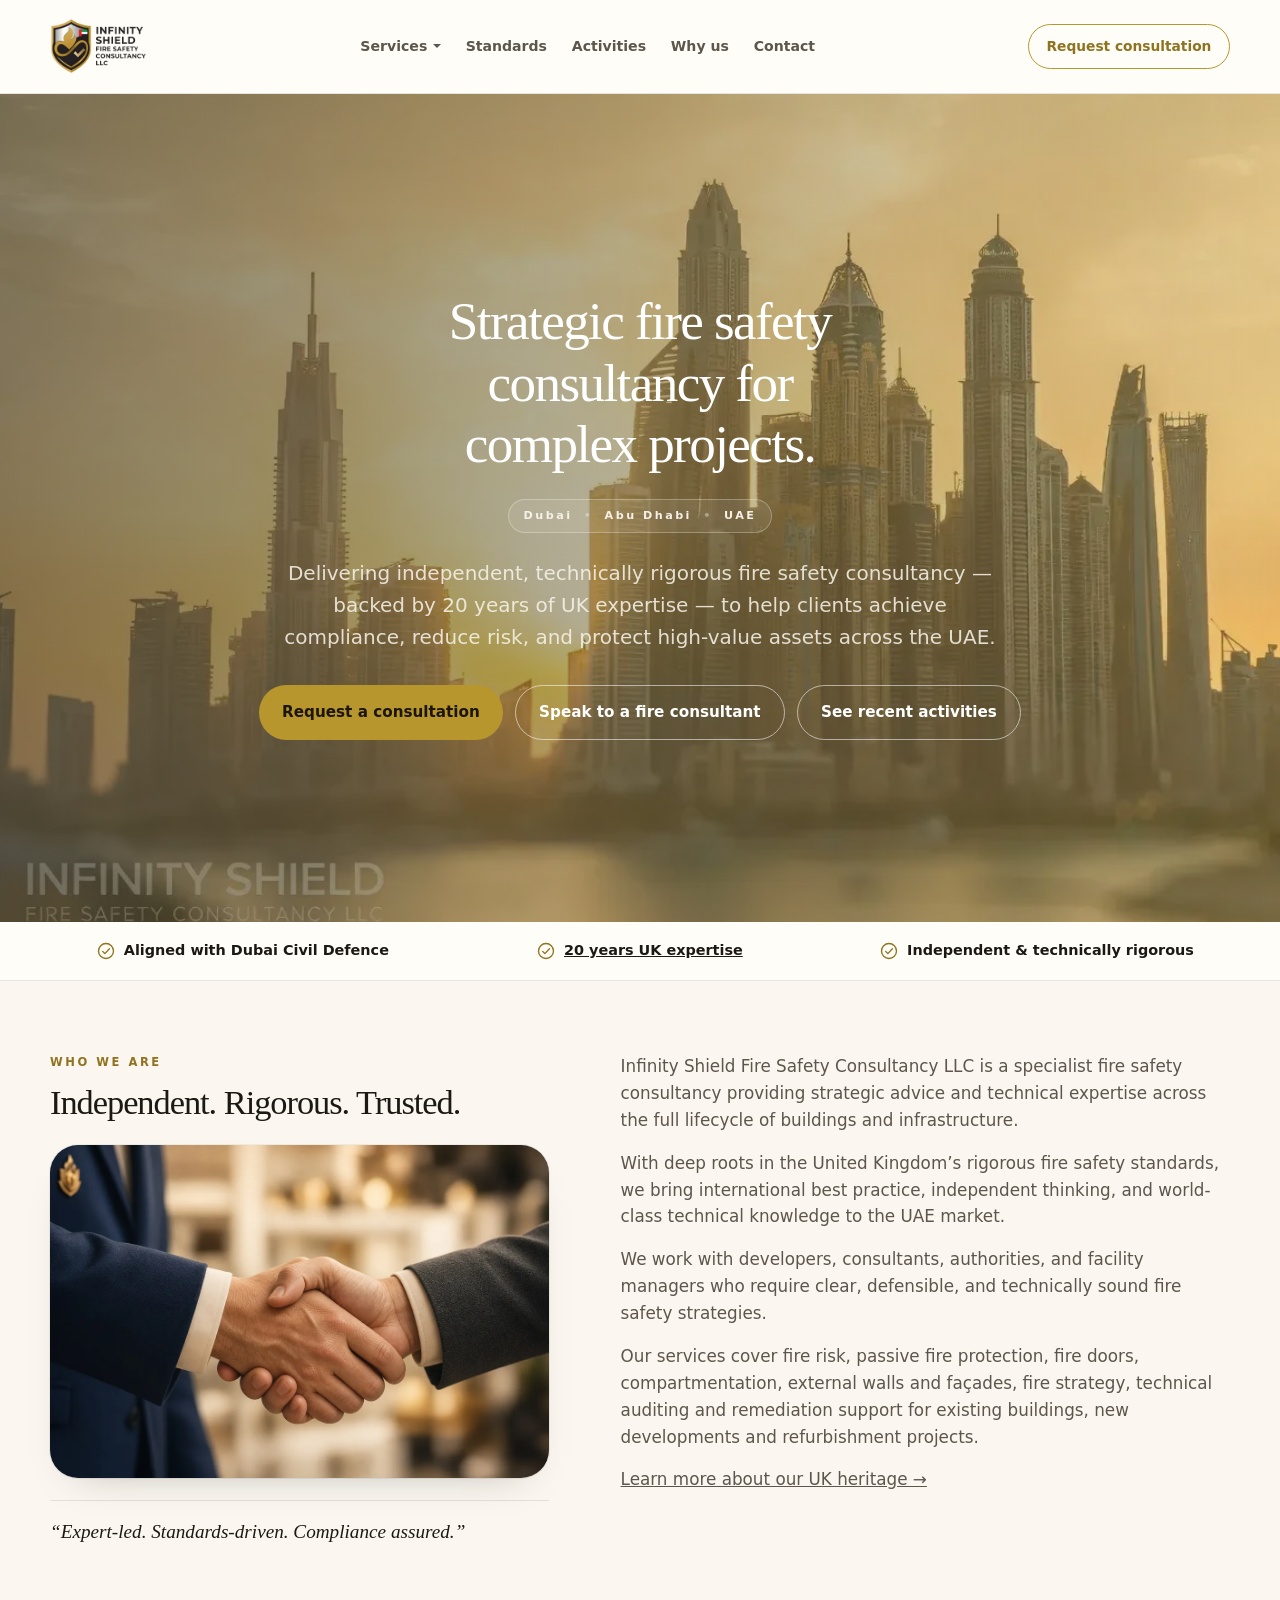
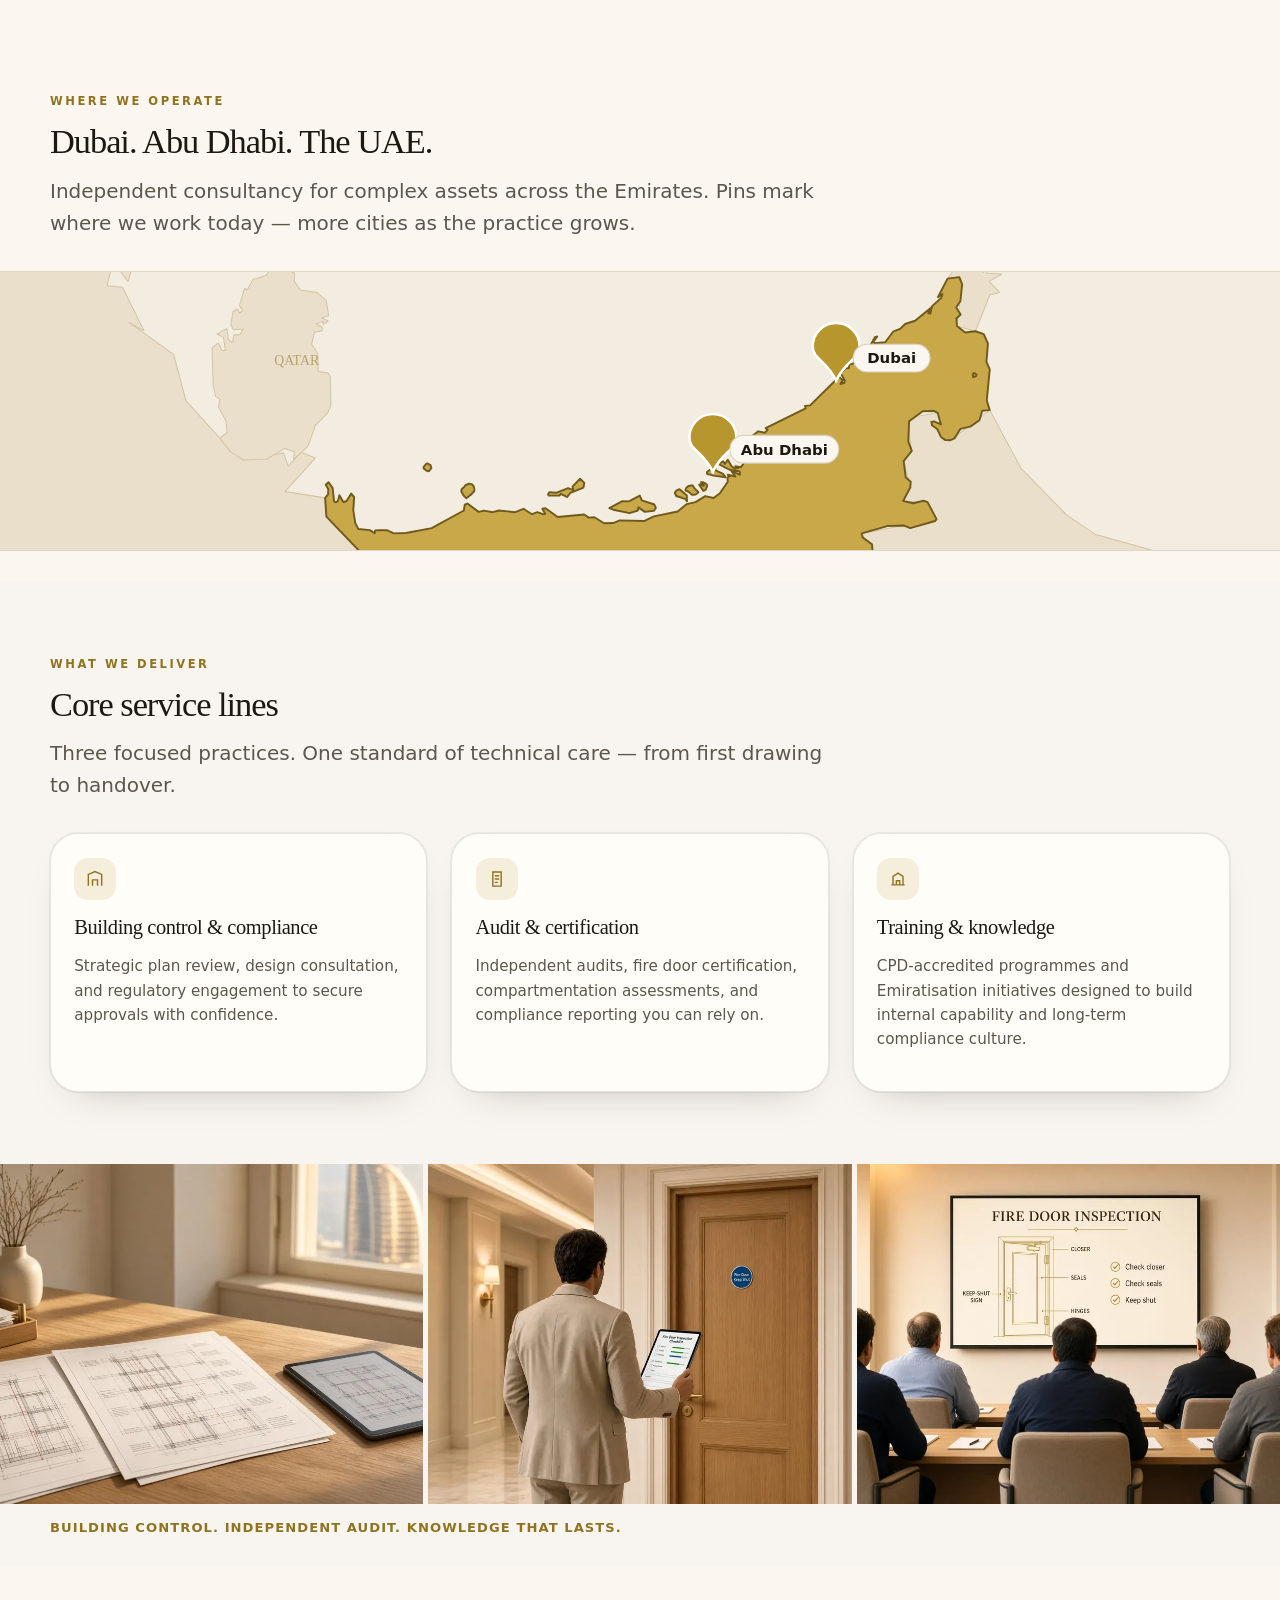
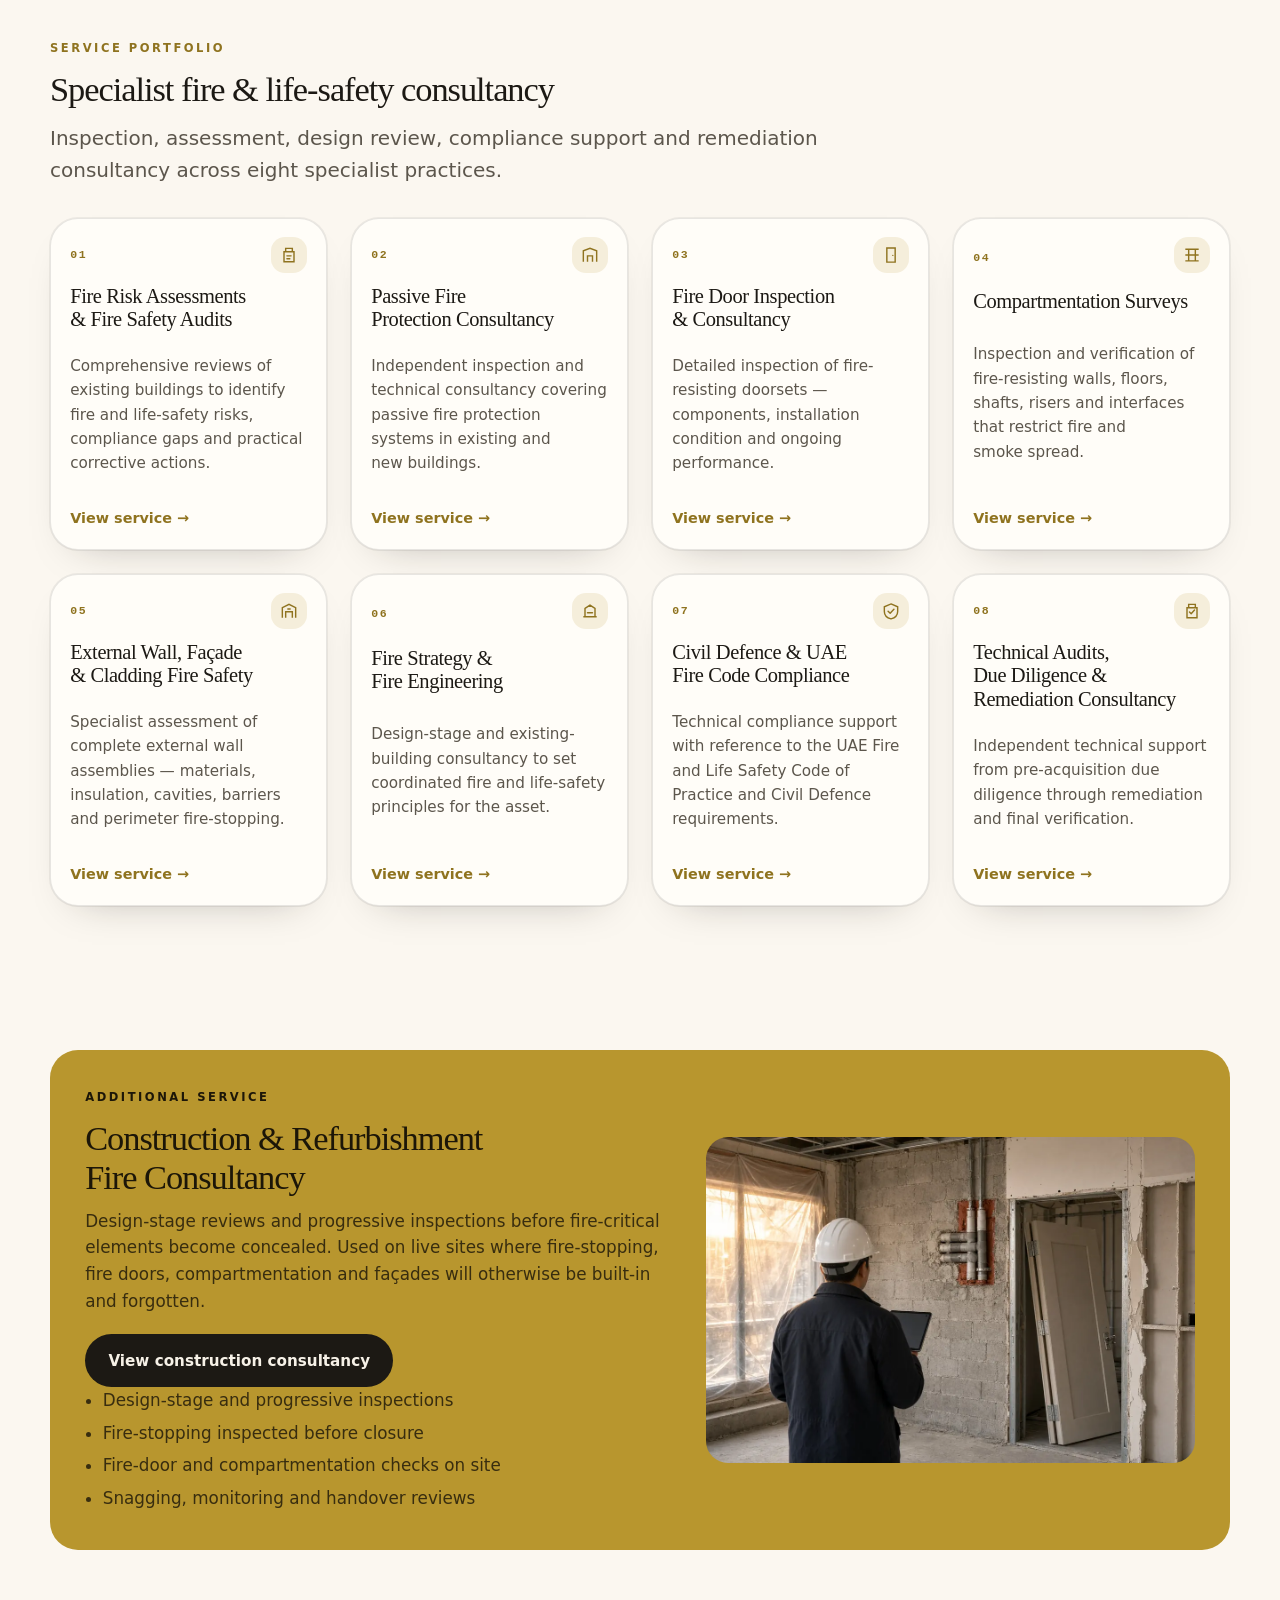
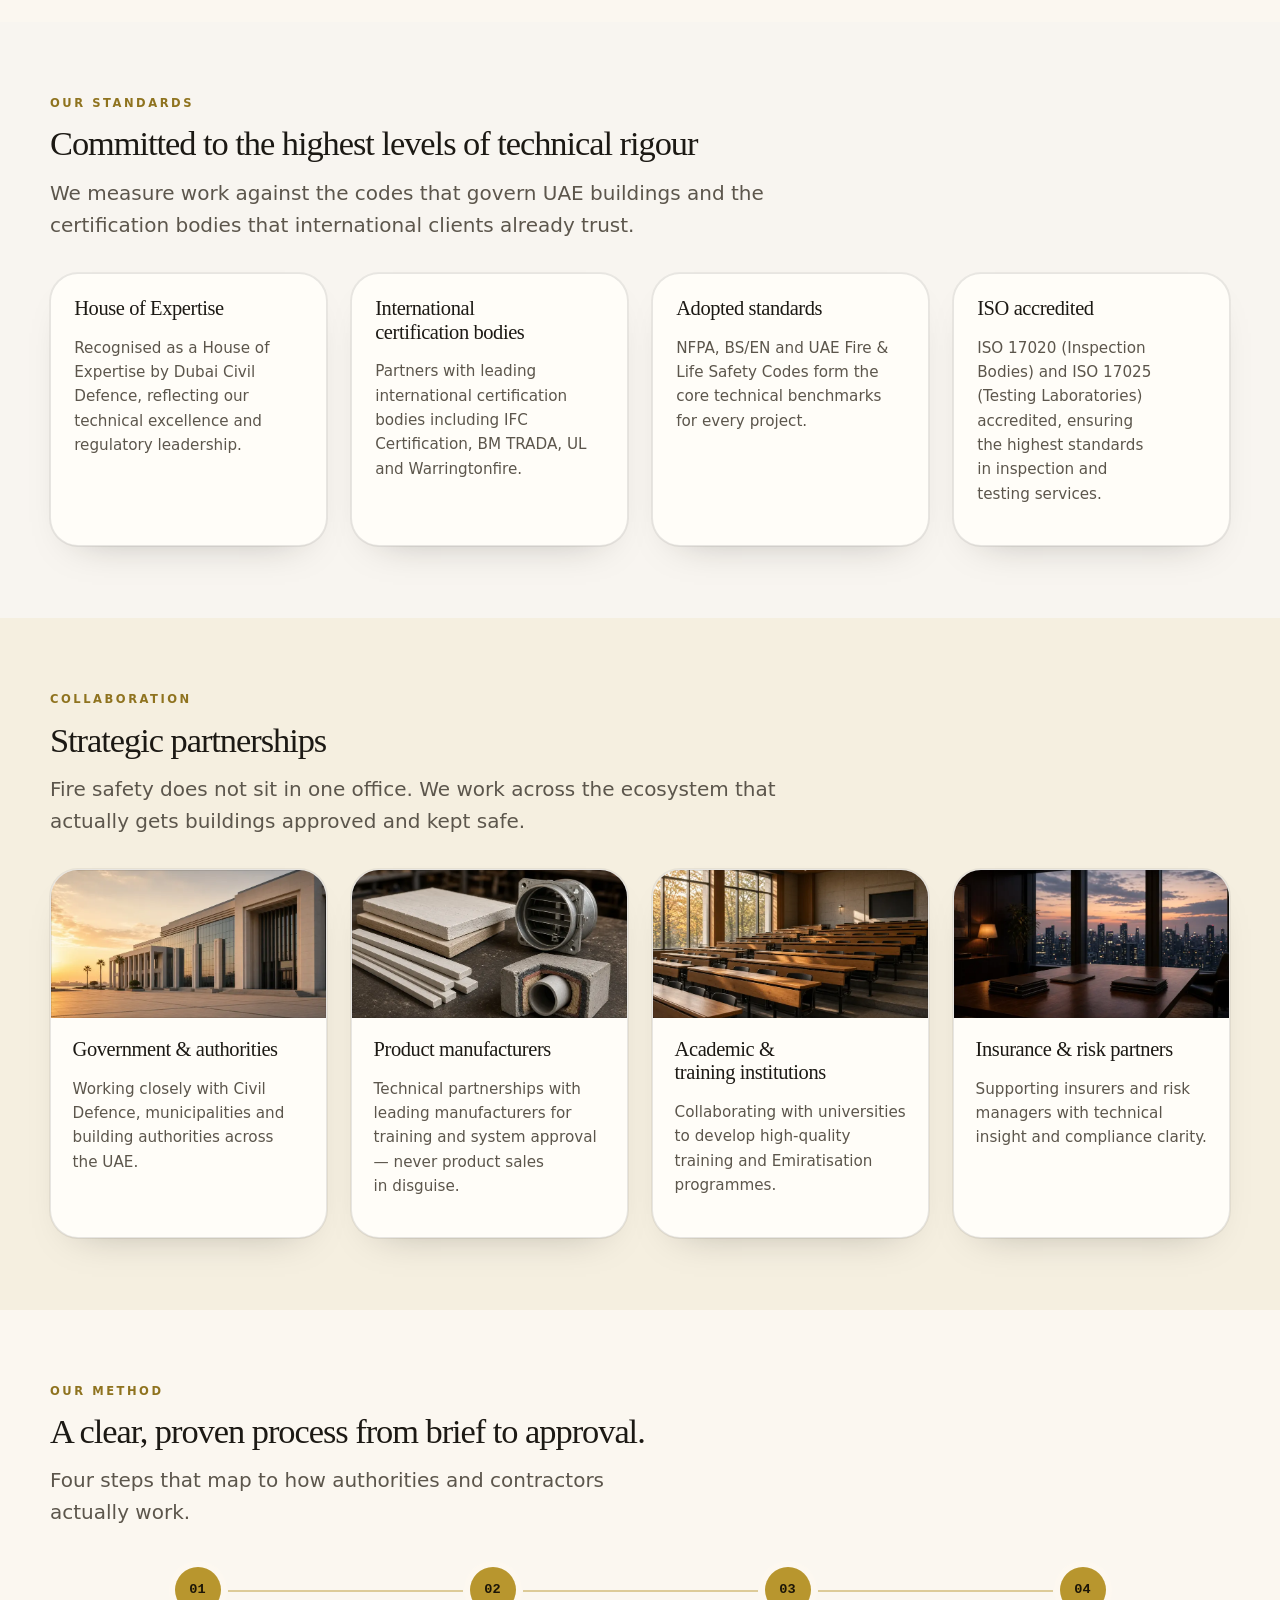
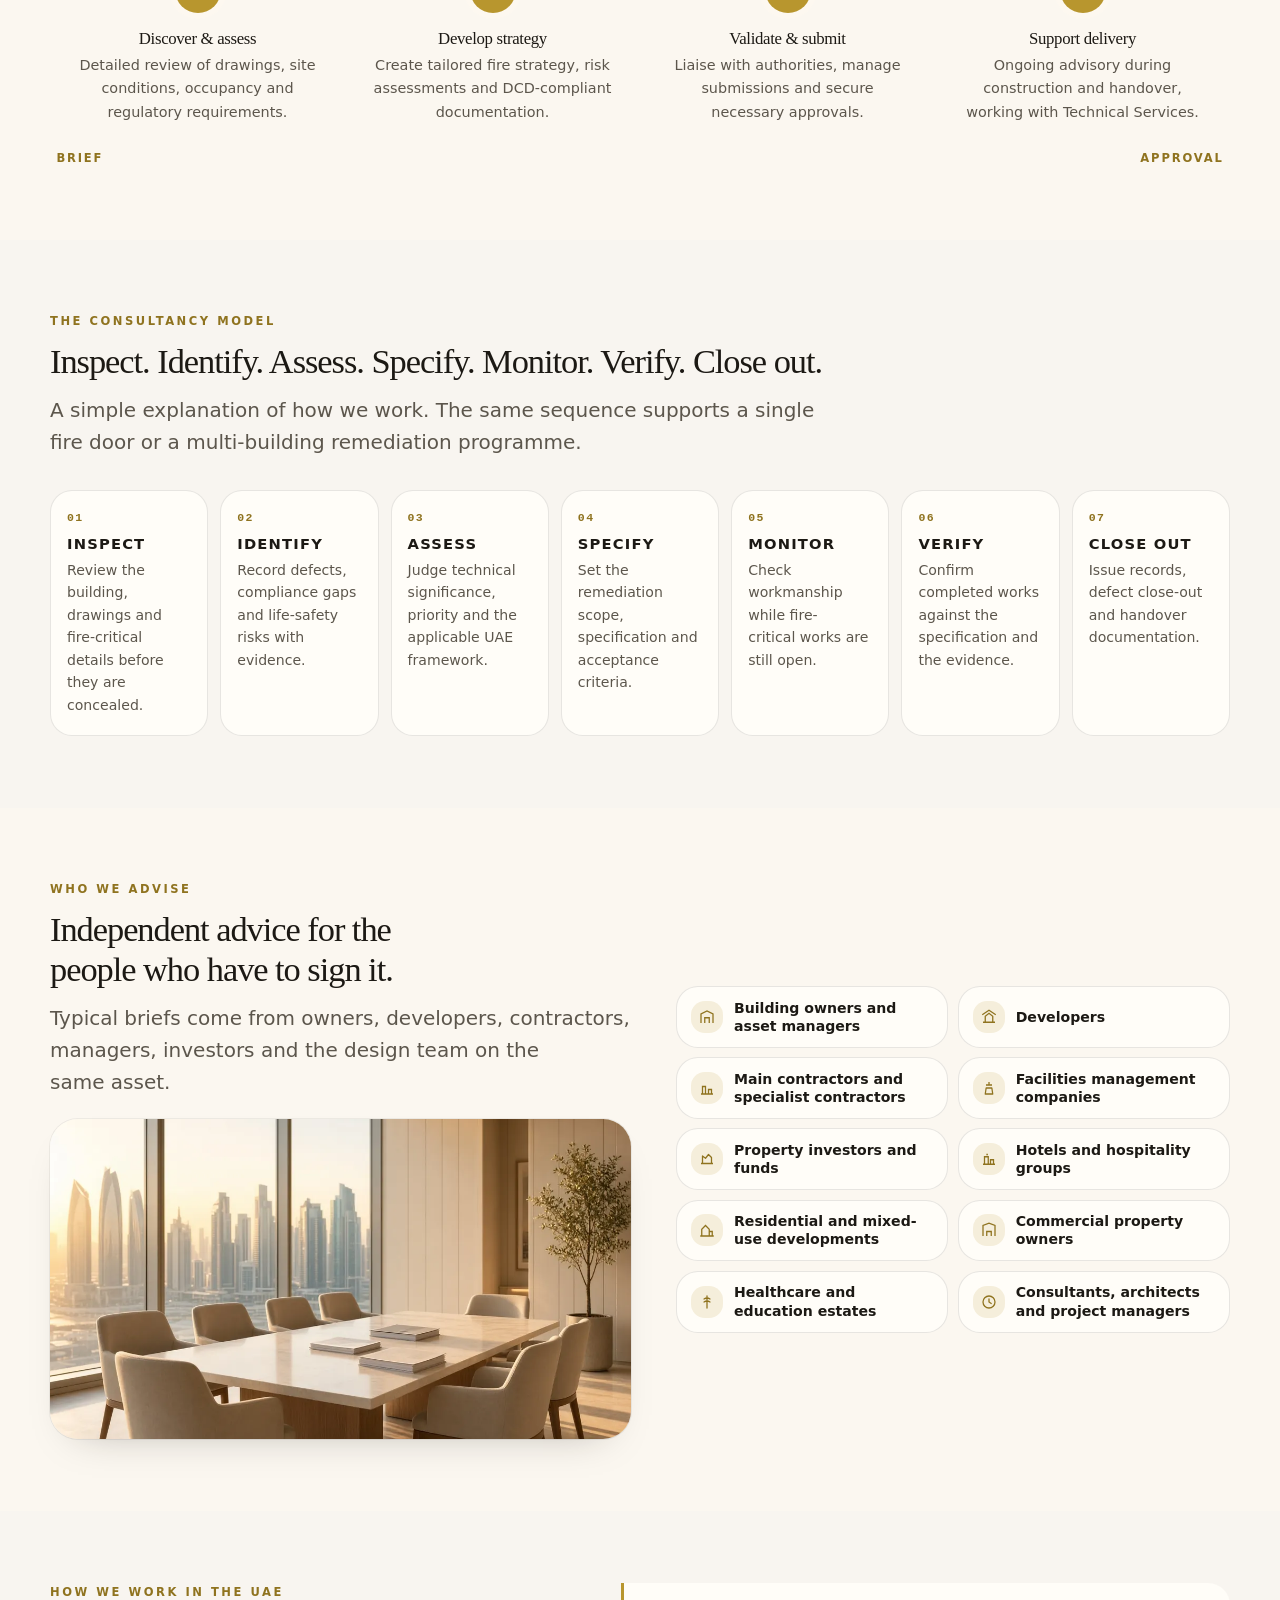
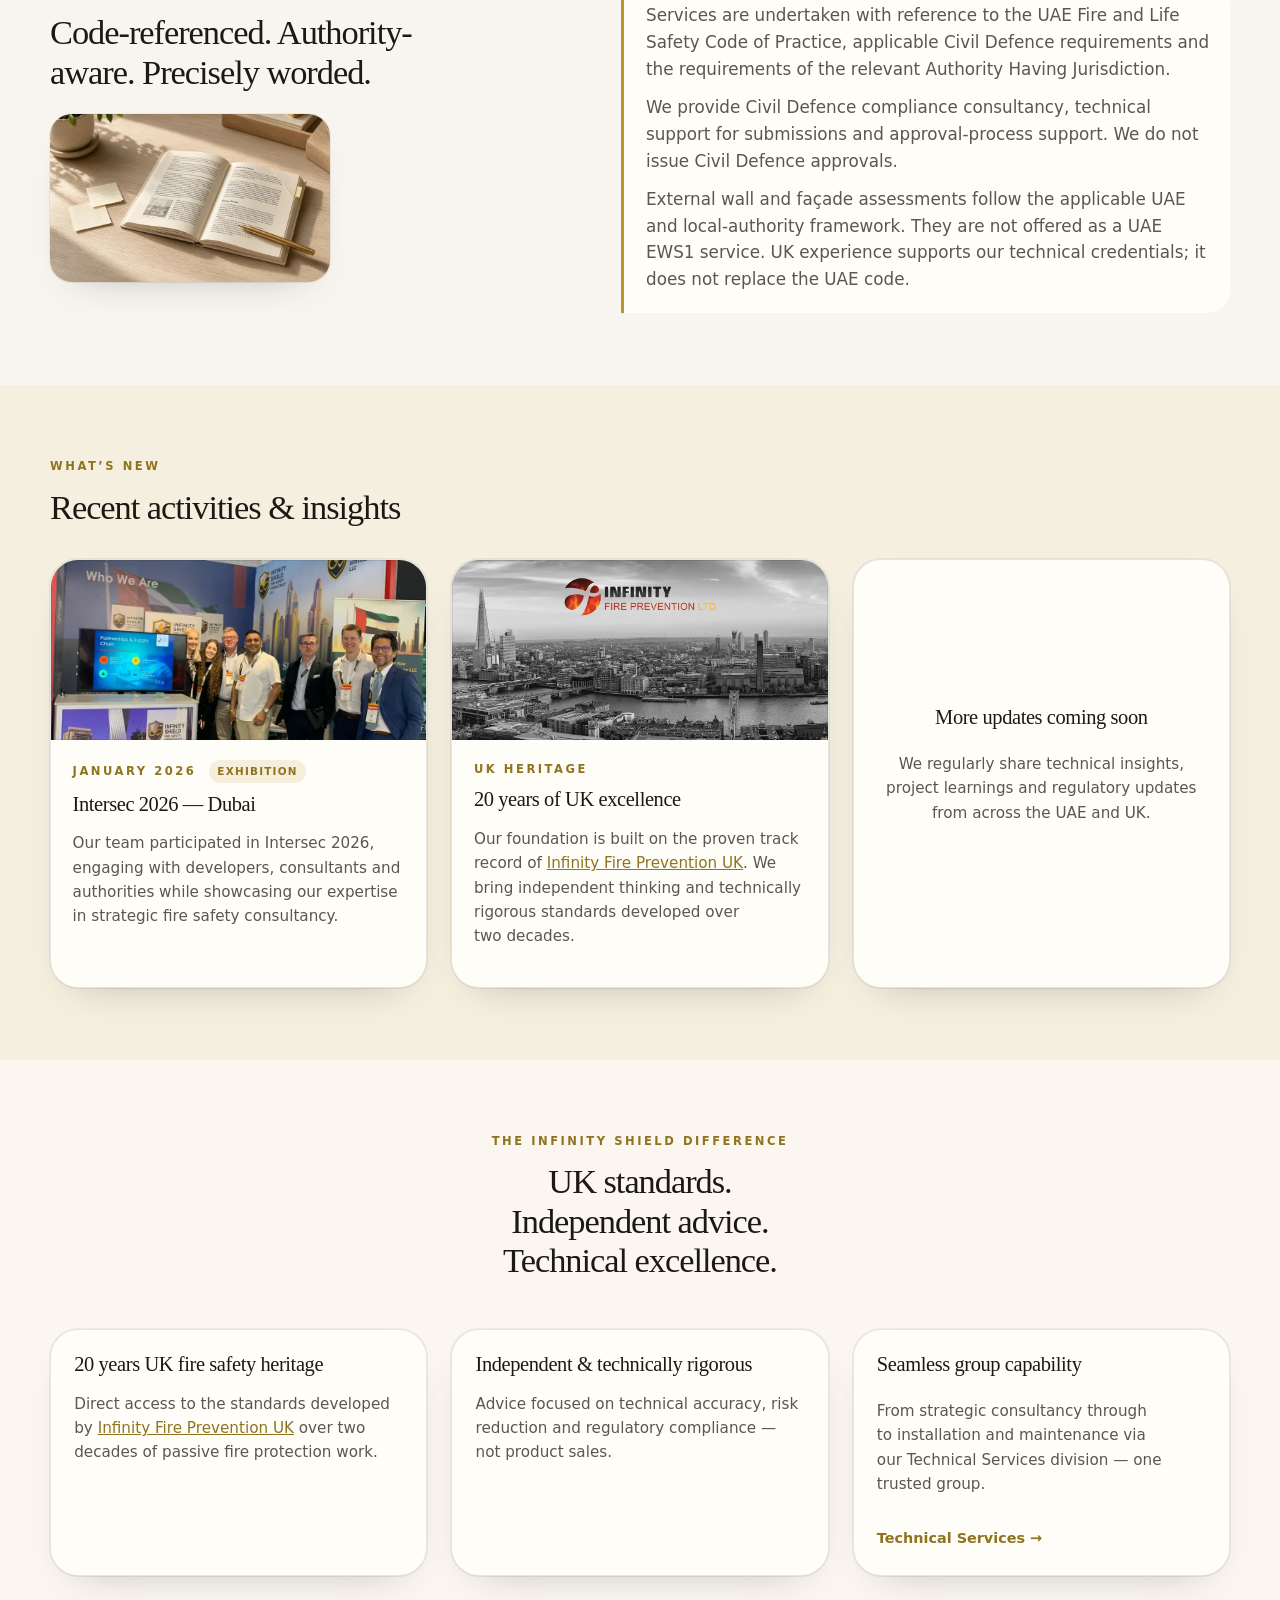
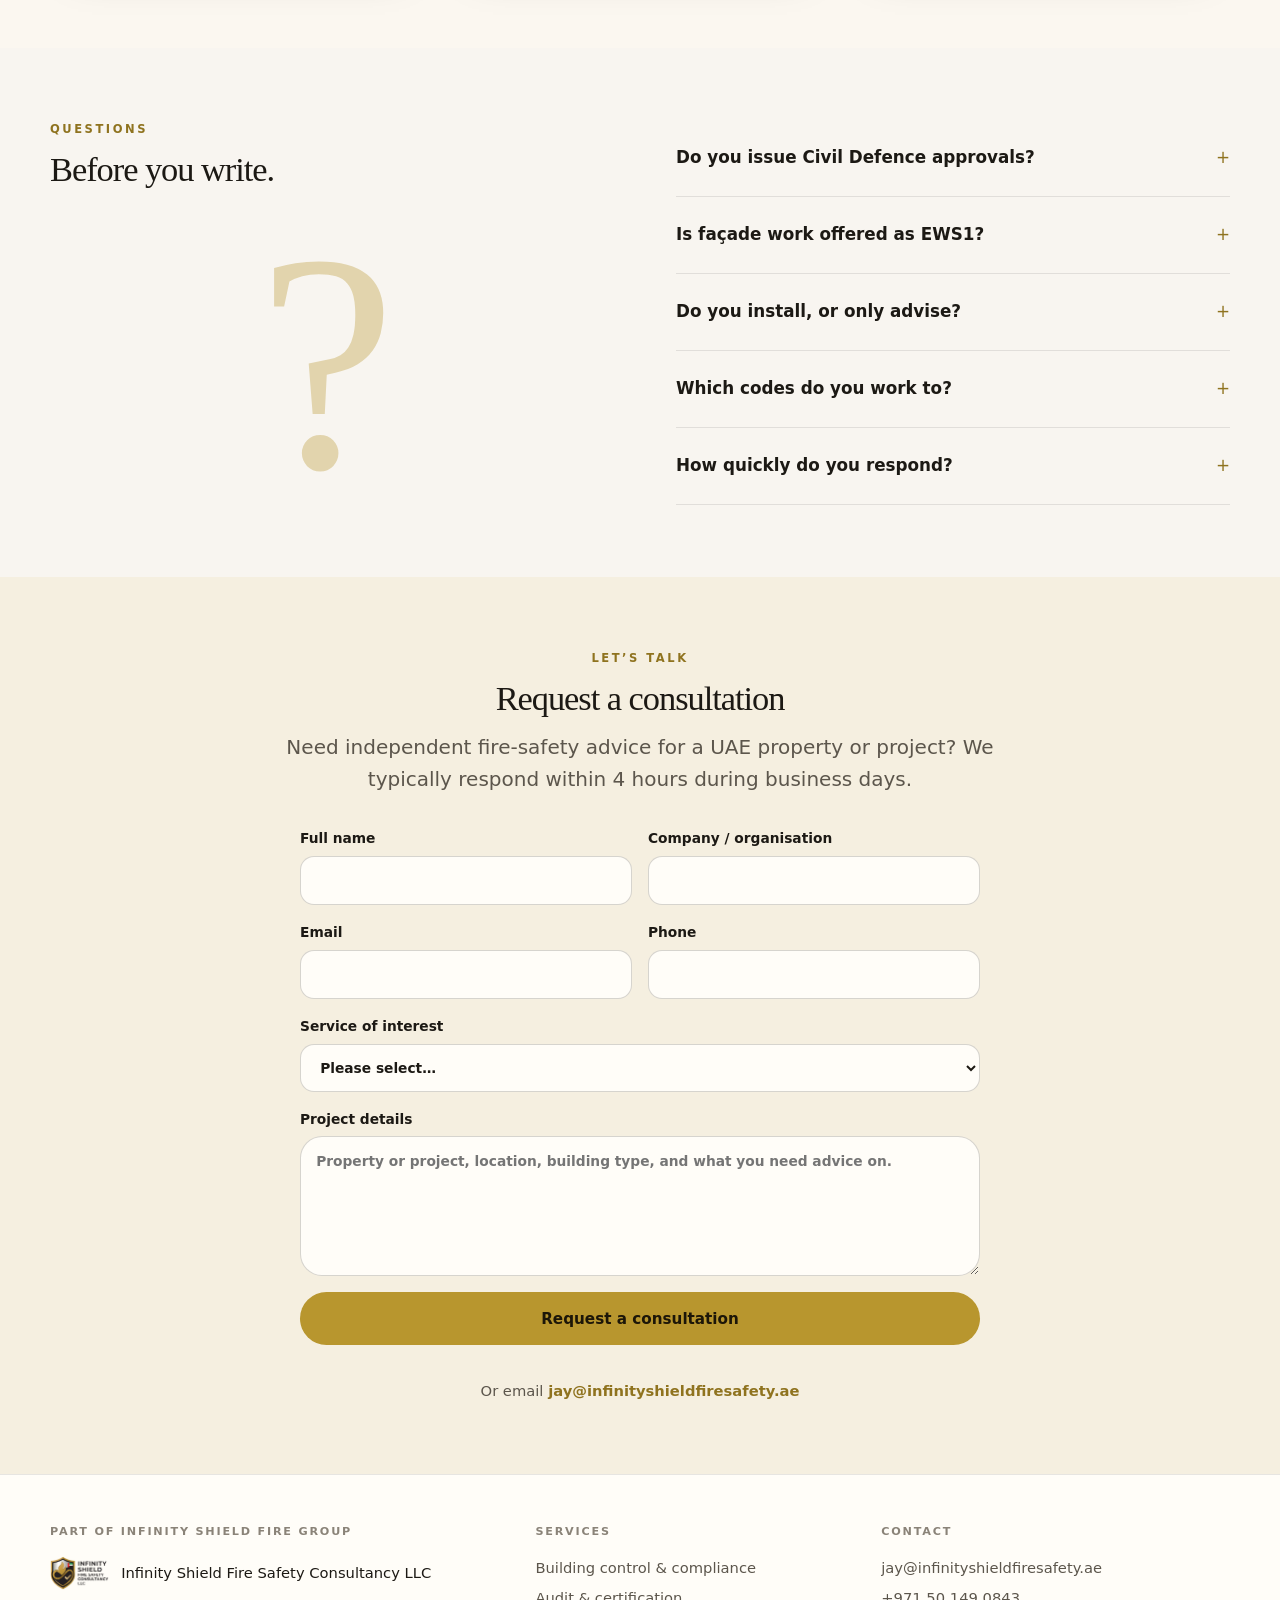
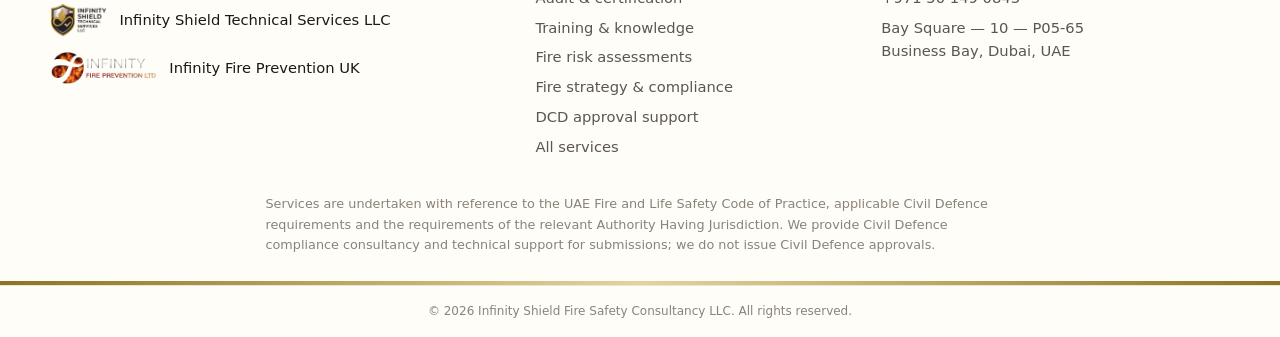
==== commit 72b51c29: "Homepage refresh: map, process diagram, photos, compact services Preview only — live consultancy sit" ====
--- a/index.html
+++ b/index.html
@@ -3,7 +3,6 @@
 <head>
   <meta charset="UTF-8">
   <meta name="viewport" content="width=device-width, initial-scale=1">
-  <meta name="robots" content="noindex, nofollow">
   <title>Infinity Shield Fire Safety Consultancy LLC | UAE</title>
   <meta name="description" content="Strategic fire safety consultancy delivering independent, technically rigorous advice for complex projects across the UAE.">
   <link rel="canonical" href="https://iinfinitydev.github.io/infinityshieldconsultancy/">
@@ -202,6 +201,10 @@
         <div>
           <div class="eyebrow">Who we are</div>
           <h2>Independent. Rigorous. Trusted.</h2>
+          <figure class="inset-photo">
+            <img src="assets/images/who-we-are-handshake.webp?v=2" width="1100" height="733" alt="A professional handshake" loading="lazy" decoding="async">
+          </figure>
+          <p class="quote">“Expert-led. Standards-driven. Compliance assured.”</p>
         </div>
         <div class="prose">
           <p>Infinity Shield Fire Safety Consultancy LLC is a specialist fire safety consultancy providing strategic advice and technical expertise across the full lifecycle of buildings and infrastructure.</p>
@@ -209,7 +212,19 @@
           <p>We work with developers, consultants, authorities, and facility managers who require clear, defensible, and technically sound fire safety strategies.</p>
           <p>Our services cover fire risk, passive fire protection, fire doors, compartmentation, external walls and façades, fire strategy, technical auditing and remediation support for existing buildings, new developments and refurbishment projects.</p>
           <p><a href="https://www.infinityfireprevention.com/" target="_blank" rel="noopener noreferrer">Learn more about our UK heritage →</a></p>
-          <p class="quote">“Expert-led. Standards-driven. Compliance assured.”</p>
+        </div>
+      </div>
+    </section>
+
+    <section class="coverage band-cream" id="coverage">
+      <div class="wrap">
+        <div class="eyebrow">Where we operate</div>
+        <h2>Dubai. Abu Dhabi. The UAE.</h2>
+        <p class="lead lead-space">Independent consultancy for complex assets across the Emirates. Pins mark where we work today — more cities as the practice grows.</p>
+      </div>
+      <div class="map-shell">
+        <div class="map-static" id="uae-map">
+          <img src="assets/images/uae-coverage.svg?v=2" width="1200" height="720" alt="Map of the United Arab Emirates with offices in Dubai and Abu Dhabi">
         </div>
       </div>
     </section>
@@ -238,6 +253,19 @@
         </div>
       </div>
     </section>
+
+    <div class="photo-row" role="group" aria-label="Building control, audit and training">
+      <figure>
+        <img src="assets/images/core-control.webp" width="1000" height="667" alt="Fire strategy drawings for building control and compliance" loading="lazy" decoding="async">
+      </figure>
+      <figure>
+        <img src="assets/images/core-audit.webp?v=3" width="1000" height="667" alt="Fire door inspection on a tablet" loading="lazy" decoding="async">
+      </figure>
+      <figure>
+        <img src="assets/images/core-training.webp?v=4" width="1000" height="667" alt="Fire door inspection training for inspectors and operators" loading="lazy" decoding="async">
+      </figure>
+    </div>
+    <p class="photo-cap">Building control. Independent audit. Knowledge that lasts.</p>
 
     <section id="portfolio" class="band-cream">
       <div class="wrap">
@@ -315,13 +343,16 @@
             <div class="actions">
               <a class="btn btn-gold" href="services/construction-refurbishment.html">View construction consultancy</a>
             </div>
+            <ul>
+              <li>Design-stage and progressive inspections</li>
+              <li>Fire-stopping inspected before closure</li>
+              <li>Fire-door and compartmentation checks on site</li>
+              <li>Snagging, monitoring and handover reviews</li>
+            </ul>
           </div>
-          <ul>
-            <li>Design-stage and progressive inspections</li>
-            <li>Fire-stopping inspected before closure</li>
-            <li>Fire-door and compartmentation checks on site</li>
-            <li>Snagging, monitoring and handover reviews</li>
-          </ul>
+          <figure class="feature-photo">
+            <img src="assets/images/construction-site.webp" width="1100" height="733" alt="Progressive inspection on a live site before fire-stopping and doors are concealed" loading="lazy" decoding="async">
+          </figure>
         </article>
       </div>
     </section>
@@ -358,62 +389,70 @@
         <h2>Strategic partnerships</h2>
         <p class="lead lead-space">Fire safety does not sit in one office. We work across the ecosystem that actually gets buildings approved and kept safe.</p>
         <div class="grid cols-4">
-          <article class="card">
-            <h3>Government & authorities</h3>
-            <p>Working closely with Civil Defence, municipalities and building authorities across the UAE.</p>
-          </article>
-          <article class="card">
-            <h3>Product manufacturers</h3>
-            <p>Technical partnerships with leading manufacturers for training and system approval — never product sales in disguise.</p>
-          </article>
-          <article class="card">
-            <h3>Academic & training institutions</h3>
-            <p>Collaborating with universities to develop high-quality training and Emiratisation programmes.</p>
-          </article>
-          <article class="card">
-            <h3>Insurance & risk partners</h3>
-            <p>Supporting insurers and risk managers with technical insight and compliance clarity.</p>
+          <article class="card media-card">
+            <img src="assets/images/partner-authorities.webp" width="800" height="533" alt="Civic architecture in the Gulf" loading="lazy" decoding="async">
+            <div class="pad">
+              <h3>Government & authorities</h3>
+              <p>Working closely with Civil Defence, municipalities and building authorities across the UAE.</p>
+            </div>
+          </article>
+          <article class="card media-card">
+            <img src="assets/images/partner-manufacturers.webp" width="800" height="533" alt="Fire-protection materials and components" loading="lazy" decoding="async">
+            <div class="pad">
+              <h3>Product manufacturers</h3>
+              <p>Technical partnerships with leading manufacturers for training and system approval — never product sales in disguise.</p>
+            </div>
+          </article>
+          <article class="card media-card">
+            <img src="assets/images/partner-training.webp" width="800" height="533" alt="University lecture hall used for professional training" loading="lazy" decoding="async">
+            <div class="pad">
+              <h3>Academic & training institutions</h3>
+              <p>Collaborating with universities to develop high-quality training and Emiratisation programmes.</p>
+            </div>
+          </article>
+          <article class="card media-card">
+            <img src="assets/images/partner-insurance.webp" width="800" height="533" alt="Boardroom overlooking the city at dusk" loading="lazy" decoding="async">
+            <div class="pad">
+              <h3>Insurance & risk partners</h3>
+              <p>Supporting insurers and risk managers with technical insight and compliance clarity.</p>
+            </div>
           </article>
         </div>
       </div>
     </section>
 
     <section id="method" class="band-cream">
-      <div class="wrap split split-2">
-        <div>
+      <div class="wrap">
+        <div class="method-head">
           <div class="eyebrow">Our method</div>
           <h2>A clear, proven process from brief to approval.</h2>
-          <p class="lead" style="margin-top:1rem;">Four steps that map to how authorities and contractors actually work.</p>
-        </div>
-        <div class="steps">
-          <div class="step">
-            <div class="num">01</div>
-            <div>
-              <h3>Discover & assess</h3>
-              <p>Detailed review of drawings, site conditions, occupancy and regulatory requirements.</p>
-            </div>
-          </div>
-          <div class="step">
-            <div class="num">02</div>
-            <div>
-              <h3>Develop strategy</h3>
-              <p>Create tailored fire strategy, risk assessments and DCD-compliant documentation.</p>
-            </div>
-          </div>
-          <div class="step">
-            <div class="num">03</div>
-            <div>
-              <h3>Validate & submit</h3>
-              <p>Liaise with authorities, manage submissions and secure necessary approvals.</p>
-            </div>
-          </div>
-          <div class="step">
-            <div class="num">04</div>
-            <div>
-              <h3>Support delivery</h3>
-              <p>Ongoing advisory during construction and handover, working seamlessly with our Technical Services team.</p>
-            </div>
-          </div>
+          <p class="lead">Four steps that map to how authorities and contractors actually work.</p>
+        </div>
+        <ol class="process">
+          <li>
+            <div class="process-num">01</div>
+            <h3>Discover & assess</h3>
+            <p>Detailed review of drawings, site conditions, occupancy and regulatory requirements.</p>
+          </li>
+          <li>
+            <div class="process-num">02</div>
+            <h3>Develop strategy</h3>
+            <p>Create tailored fire strategy, risk assessments and DCD-compliant documentation.</p>
+          </li>
+          <li>
+            <div class="process-num">03</div>
+            <h3>Validate & submit</h3>
+            <p>Liaise with authorities, manage submissions and secure necessary approvals.</p>
+          </li>
+          <li>
+            <div class="process-num">04</div>
+            <h3>Support delivery</h3>
+            <p>Ongoing advisory during construction and handover, working with Technical Services.</p>
+          </li>
+        </ol>
+        <div class="process-rail" aria-hidden="true">
+          <span>Brief</span>
+          <span>Approval</span>
         </div>
       </div>
     </section>
@@ -464,22 +503,57 @@
     </section>
 
     <section id="clients" class="band-cream">
-      <div class="wrap">
-        <div class="eyebrow">Who we advise</div>
-        <h2>Independent advice for the people who have to sign it.</h2>
-        <p class="lead lead-space">Typical briefs come from owners, developers, contractors, managers, investors and the design team on the same asset.</p>
-        <div class="clients">
-          <span class="client">Building owners and asset managers</span>
-          <span class="client">Developers</span>
-          <span class="client">Main contractors and specialist contractors</span>
-          <span class="client">Facilities management companies</span>
-          <span class="client">Property investors and funds</span>
-          <span class="client">Hotels and hospitality groups</span>
-          <span class="client">Residential and mixed-use developments</span>
-          <span class="client">Commercial property owners</span>
-          <span class="client">Healthcare and education estates</span>
-          <span class="client">Consultants, architects and project managers</span>
-        </div>
+      <div class="wrap clients-layout">
+        <div>
+          <div class="eyebrow">Who we advise</div>
+          <h2>Independent advice for the people who have to sign it.</h2>
+          <p class="lead">Typical briefs come from owners, developers, contractors, managers, investors and the design team on the same asset.</p>
+          <figure class="clients-photo">
+            <img src="assets/images/who-we-advise.webp" width="1100" height="733" alt="Boardroom overlooking the city — the table where fire-safety decisions are signed" loading="lazy" decoding="async">
+          </figure>
+        </div>
+        <ul class="client-grid">
+          <li>
+            <span class="icon" aria-hidden="true"><svg width="18" height="18" viewBox="0 0 24 24" fill="none"><path d="M4 20V8l8-4 8 4v12" stroke="currentColor" stroke-width="1.7"/><path d="M9 20v-7h6v7" stroke="currentColor" stroke-width="1.7"/></svg></span>
+            Building owners and asset managers
+          </li>
+          <li>
+            <span class="icon" aria-hidden="true"><svg width="18" height="18" viewBox="0 0 24 24" fill="none"><path d="M4 19h16M7 19V11l5-4 5 4v8" stroke="currentColor" stroke-width="1.7"/><path d="M3 9l9-6 9 6" stroke="currentColor" stroke-width="1.7"/></svg></span>
+            Developers
+          </li>
+          <li>
+            <span class="icon" aria-hidden="true"><svg width="18" height="18" viewBox="0 0 24 24" fill="none"><path d="M4 20h16M6 20V10h4v10M14 20v-6h4v6" stroke="currentColor" stroke-width="1.7"/></svg></span>
+            Main contractors and specialist contractors
+          </li>
+          <li>
+            <span class="icon" aria-hidden="true"><svg width="18" height="18" viewBox="0 0 24 24" fill="none"><path d="M12 4v4M8 8h8M7 20h10l-1.2-8H8.2L7 20z" stroke="currentColor" stroke-width="1.7" stroke-linejoin="round"/></svg></span>
+            Facilities management companies
+          </li>
+          <li>
+            <span class="icon" aria-hidden="true"><svg width="18" height="18" viewBox="0 0 24 24" fill="none"><path d="M4 18h16M6 18V8l4 3 4-5 4 4v8" stroke="currentColor" stroke-width="1.7" stroke-linejoin="round"/></svg></span>
+            Property investors and funds
+          </li>
+          <li>
+            <span class="icon" aria-hidden="true"><svg width="18" height="18" viewBox="0 0 24 24" fill="none"><path d="M4 19h16M6 19V9h5v10M14 19v-6h4v6M8.5 6h2" stroke="currentColor" stroke-width="1.7"/></svg></span>
+            Hotels and hospitality groups
+          </li>
+          <li>
+            <span class="icon" aria-hidden="true"><svg width="18" height="18" viewBox="0 0 24 24" fill="none"><path d="M3 20h18M5 20V11l5-5 5 5v9M15 20v-6h4v6" stroke="currentColor" stroke-width="1.7"/></svg></span>
+            Residential and mixed-use developments
+          </li>
+          <li>
+            <span class="icon" aria-hidden="true"><svg width="18" height="18" viewBox="0 0 24 24" fill="none"><path d="M4 20V6l8-3 8 3v14" stroke="currentColor" stroke-width="1.7"/><path d="M9 20v-6h6v6" stroke="currentColor" stroke-width="1.7"/></svg></span>
+            Commercial property owners
+          </li>
+          <li>
+            <span class="icon" aria-hidden="true"><svg width="18" height="18" viewBox="0 0 24 24" fill="none"><path d="M12 4v16M8 8c3-2 5-2 8 0M8 12c3-2 5-2 8 0" stroke="currentColor" stroke-width="1.7" stroke-linecap="round"/></svg></span>
+            Healthcare and education estates
+          </li>
+          <li>
+            <span class="icon" aria-hidden="true"><svg width="18" height="18" viewBox="0 0 24 24" fill="none"><circle cx="12" cy="12" r="8" stroke="currentColor" stroke-width="1.7"/><path d="M12 8v4l3 2" stroke="currentColor" stroke-width="1.7" stroke-linecap="round"/></svg></span>
+            Consultants, architects and project managers
+          </li>
+        </ul>
       </div>
     </section>
 
@@ -488,6 +562,9 @@
         <div>
           <div class="eyebrow">How we work in the UAE</div>
           <h2>Code-referenced. Authority-aware. Precisely worded.</h2>
+          <figure class="corner-photo">
+            <img src="assets/images/how-we-work.webp" width="800" height="533" alt="Fire and life-safety code of practice on the desk" loading="lazy" decoding="async">
+          </figure>
         </div>
         <div class="note">
           <p>Services are undertaken with reference to the UAE Fire and Life Safety Code of Practice, applicable Civil Defence requirements and the requirements of the relevant Authority Having Jurisdiction.</p>
@@ -551,10 +628,15 @@
     </section>
 
     <section class="band-paper">
-      <div class="wrap split split-2">
-        <div>
+      <div class="wrap split split-2 faq-split">
+        <div class="faq-left">
           <div class="eyebrow">Questions</div>
           <h2>Before you write.</h2>
+          <div class="faq-mark" aria-hidden="true">
+            <svg viewBox="0 0 80 150" preserveAspectRatio="xMidYMid meet">
+              <text x="40" y="132" text-anchor="middle" font-family="Georgia, 'Times New Roman', serif" font-size="148">?</text>
+            </svg>
+          </div>
         </div>
         <div>
           <details class="faq">
--- a/assets/css/site.css
+++ b/assets/css/site.css
@@ -1,7 +1,7 @@
 :root {
-  --bg: #f7f3ec;
-  --bg-elev: #fffdf9;
-  --bg-warm: #f1ebe1;
+  --bg: #f8f5f0;
+  --bg-elev: #fffdf8;
+  --bg-warm: #fdf8f0;
   --ink: #1c1914;
   --muted: #5c564c;
   --subtle: #8a8378;
@@ -47,7 +47,10 @@
 html, body { margin: 0; padding: 0; }
 body {
   font-family: var(--font-body);
-  background: var(--bg);
+  background:
+    radial-gradient(1200px 620px at 8% -12%, rgb(201 162 39 / 0.16), transparent 55%),
+    radial-gradient(900px 520px at 110% 6%, rgb(201 162 39 / 0.10), transparent 50%),
+    var(--bg);
   color: var(--ink);
   font-size: var(--text-base);
   line-height: var(--leading);
@@ -94,9 +97,9 @@
 .center .lead { margin-inline: auto; }
 
 section { padding: var(--space-8) 0; }
-.band-cream { background: var(--bg-elev); }
-.band-warm { background: var(--bg-warm); }
-.band-paper { background: var(--bg); }
+.band-cream { background: rgb(253 248 240 / 0.78); }
+.band-warm { background: rgb(201 162 39 / 0.08); }
+.band-paper { background: transparent; }
 
 /* NAV */
 .nav {
@@ -108,10 +111,10 @@
 .nav-inner {
   width: var(--wrap); margin: 0 auto;
   display: flex; align-items: center; justify-content: space-between;
-  gap: var(--space-4); padding: 0.85rem 0;
+  gap: var(--space-4); padding: 1.15rem 0;
 }
 .brand { flex: none; }
-.brand img { height: 52px; width: auto; }
+.brand img { height: 56px; width: auto; }
 .nav-links { display: none; gap: 0.15rem; align-items: center; }
 .nav-links a, .nav-drop > summary {
   text-decoration: none; font-size: 0.88rem; font-weight: 560; color: var(--muted);
@@ -186,18 +189,19 @@
 
 /* HERO */
 .hero {
-  position: relative; min-height: min(88vh, 820px);
+  position: relative;
+  min-height: 92vh;
   display: grid; place-items: center; color: var(--hero-ink); overflow: hidden;
 }
 .hero-media {
   position: absolute; inset: 0;
-  background: #2a2418 url("../images/hero-background.webp") center 28% / cover no-repeat;
+  background: #2a2418 url("../images/hero-background.webp") center 25% / cover no-repeat;
 }
 .hero-media::after {
   content: ""; position: absolute; inset: 0;
   background:
-    linear-gradient(180deg, rgb(18 15 10 / 0.38) 0%, rgb(18 15 10 / 0.62) 100%),
-    linear-gradient(90deg, rgb(18 15 10 / 0.45) 0%, rgb(18 15 10 / 0.15) 55%, rgb(18 15 10 / 0.35) 100%);
+    linear-gradient(90deg, rgb(31 41 55 / 0.50) 0%, rgb(31 41 55 / 0.28) 48%, transparent 100%),
+    rgb(201 162 39 / 0.32);
 }
 .hero-copy { position: relative; z-index: 1; width: var(--wrap); text-align: center; padding: 5.5rem 0 4.5rem; }
 .hero h1 { color: #fff; max-width: 22ch; margin: 0 auto var(--space-5); }
@@ -278,6 +282,66 @@
 .step h3 { margin-bottom: 0.25rem; }
 .step p { margin: 0; color: var(--muted); font-size: 0.95rem; }
 
+.method-head { max-width: 42rem; margin-bottom: 2.4rem; }
+.method-head .lead { margin-top: 0.8rem; }
+.process {
+  list-style: none;
+  margin: 0;
+  padding: 0;
+  display: grid;
+  grid-template-columns: repeat(4, 1fr);
+  gap: 0;
+}
+.process li {
+  position: relative;
+  text-align: center;
+  padding: 0 1.1rem;
+}
+.process li:not(:last-child)::after {
+  content: "";
+  position: absolute;
+  top: 23px;
+  left: calc(50% + 30px);
+  right: calc(-50% + 30px);
+  height: 2px;
+  background: var(--gold);
+  opacity: 0.45;
+}
+.process-num {
+  width: 46px; height: 46px;
+  margin: 0 auto 1rem;
+  border-radius: 50%;
+  display: grid; place-items: center;
+  background: var(--gold);
+  color: #1c1608;
+  font-family: ui-monospace, monospace;
+  font-weight: 700;
+  font-size: 0.85rem;
+  position: relative;
+  z-index: 1;
+  box-shadow: 0 0 0 6px var(--bg-warm, #fdf8f0);
+}
+.process h3 { margin: 0 0 0.4rem; font-size: 1.05rem; }
+.process p { margin: 0; color: var(--muted); font-size: 0.9rem; }
+.process-rail {
+  display: flex;
+  justify-content: space-between;
+  margin-top: 1.6rem;
+  padding: 0 0.4rem;
+  font-size: 0.72rem;
+  letter-spacing: 0.16em;
+  text-transform: uppercase;
+  font-weight: 700;
+  color: var(--gold-deep);
+}
+@media (max-width: 800px) {
+  .process { grid-template-columns: 1fr; gap: 0.4rem; }
+  .process li { text-align: left; padding: 0.4rem 0 0.8rem 1.2rem; border-left: 2px solid color-mix(in srgb, var(--gold) 45%, transparent); }
+  .process li:not(:last-child)::after { display: none; }
+  .process-num { margin: 0 0 0.7rem; }
+  .process-rail { display: none; }
+}
+
 .coming {
   display: grid; place-content: center; text-align: center; min-height: 280px;
 }
@@ -325,9 +389,99 @@
   color: var(--gold-deep);
 }
 
-.media-card { padding: 0; overflow: hidden; }
-.media-card img { width: 100%; height: 180px; object-fit: cover; outline: 1px solid rgb(28 25 20 / 0.1); outline-offset: -1px; }
-.media-card .pad { padding: 1.25rem 1.35rem 1.45rem; }
+.media-card { padding: 0; overflow: hidden; height: 100%; display: flex; flex-direction: column; }
+.media-card img { width: 100%; height: 180px; object-fit: cover; flex: none; outline: 1px solid rgb(28 25 20 / 0.1); outline-offset: -1px; }
+.media-card .pad { padding: 1.25rem 1.35rem 1.45rem; flex: 1; }
+.grid.cols-4 .media-card img { height: 148px; }
+
+.photo-break {
+  margin: 0;
+  height: min(46vh, 440px);
+  overflow: hidden;
+  position: relative;
+  background: #2a2418;
+}
+.photo-row {
+  display: grid;
+  grid-template-columns: 1fr 1fr 1fr;
+  gap: 5px;
+  margin: 0;
+  height: min(38vh, 340px);
+}
+.photo-row figure {
+  margin: 0; height: 100%; overflow: hidden; background: #2a2418;
+}
+.photo-row img {
+  width: 100%; height: 100%; max-width: none;
+  object-fit: cover; display: block;
+}
+.photo-row-draw {
+  height: min(42vh, 380px);
+  gap: 8px;
+  background: transparent;
+}
+.photo-row-draw figure { background: #fff; border: 1px solid var(--line); }
+.photo-row-draw img { object-fit: contain; }
+@media (max-width: 700px) {
+  .photo-row { height: 150px; }
+  .photo-row-draw { height: 130px; }
+}
+.coverage { padding-bottom: 2rem; padding-left: 0; padding-right: 0; }
+.coverage .wrap { padding-bottom: 0; }
+.map-shell {
+  width: 100%;
+  margin: 1.25rem 0 0;
+  height: 280px;
+  border-radius: 0;
+  overflow: hidden;
+  border: 1px solid var(--line);
+  border-left: 0;
+  border-right: 0;
+  background: #f3ece0;
+}
+.map-static { height: 100%; }
+.map-static > img {
+  width: 100%;
+  height: 100%;
+  object-fit: cover;
+  object-position: 55% 42%;
+  display: block;
+}
+@media (max-width: 700px) {
+  .map-shell { height: 210px; }
+}
+
+.photo-cap {
+  display: block;
+  width: var(--wrap);
+  margin: 0.85rem auto 1.8rem;
+  font-size: 0.82rem;
+  letter-spacing: 0.08em;
+  text-transform: uppercase;
+  font-weight: 650;
+  color: var(--gold-deep);
+}
+.inset-photo {
+  margin: 1.4rem 0 0;
+  border-radius: var(--radius-xl);
+  overflow: hidden;
+  box-shadow: var(--shadow);
+}
+.inset-photo img {
+  width: 100%; height: auto; aspect-ratio: 3 / 2; object-fit: cover; display: block;
+}
+.feature-photo {
+  margin: 0;
+  border-radius: var(--radius-lg);
+  overflow: hidden;
+  min-height: 260px;
+}
+.feature-photo img {
+  width: 100%; height: 100%; min-height: 260px; object-fit: cover; display: block;
+}
+@media (max-width: 859px) {
+  .photo-break { height: 220px; }
+}
 .chip {
   display: inline-block; font-size: 0.65rem; letter-spacing: 0.12em; text-transform: uppercase;
   font-weight: 700; color: var(--gold-deep); background: var(--gold-soft);
@@ -380,6 +534,52 @@
   margin-bottom: 0.35rem;
 }
 .journey-step p { margin: 0; color: var(--muted); font-size: 0.88rem; }
+
+.clients-layout {
+  display: grid;
+  grid-template-columns: 1.05fr 1fr;
+  gap: 2.4rem 2.8rem;
+  align-items: center;
+}
+.clients-layout h2 { max-width: none; }
+.clients-layout .lead { margin: 0.8rem 0 1.3rem; }
+.clients-photo {
+  margin: 0;
+  border-radius: var(--radius-xl);
+  overflow: hidden;
+  box-shadow: var(--shadow);
+}
+.clients-photo img { width: 100%; height: 320px; object-fit: cover; display: block; }
+.client-grid {
+  list-style: none;
+  margin: 0;
+  padding: 0;
+  display: grid;
+  grid-template-columns: 1fr 1fr;
+  gap: 0.6rem;
+}
+.client-grid li {
+  display: flex;
+  align-items: center;
+  gap: 0.7rem;
+  background: var(--bg-elev);
+  border: 1px solid var(--line);
+  border-radius: var(--radius-lg);
+  padding: 0.72rem 0.85rem;
+  font-size: 0.88rem;
+  font-weight: 560;
+  line-height: 1.3;
+}
+.client-grid .icon {
+  width: 32px; height: 32px; margin: 0; flex: none;
+}
+@media (max-width: 900px) {
+  .clients-layout { grid-template-columns: 1fr; }
+  .clients-photo img { height: 200px; }
+}
+@media (max-width: 600px) {
+  .client-grid { grid-template-columns: 1fr; }
+}
 
 .clients { display: flex; flex-wrap: wrap; gap: 0.55rem; }
 .client {
@@ -400,6 +600,17 @@
 .note p { margin: 0; color: var(--muted); }
 .note p + p { margin-top: 0.7rem; }
 
+.corner-photo {
+  margin: 1.35rem 0 0;
+  width: min(100%, 280px);
+  border-radius: var(--radius-lg);
+  overflow: hidden;
+  box-shadow: var(--shadow);
+}
+.corner-photo img {
+  width: 100%; height: 168px; object-fit: cover; display: block;
+}
+
 .cta-band {
   background: var(--gold);
   color: #1c1608;
@@ -407,6 +618,25 @@
 }
 .cta-band h2 { color: #1c1608; }
 .cta-band p { color: rgb(28 22 8 / 0.82); margin: 0.8rem 0 1.5rem; max-width: 56ch; }
+.cta-split {
+  display: grid;
+  grid-template-columns: 1.15fr 0.85fr;
+  gap: 2.2rem;
+  align-items: center;
+}
+.cta-photo {
+  margin: 0;
+  border-radius: var(--radius-xl);
+  overflow: hidden;
+  box-shadow: 0 18px 40px -24px rgb(28 22 8 / 0.45);
+}
+.cta-photo img {
+  width: 100%; height: 240px; object-fit: cover; display: block;
+}
+@media (max-width: 800px) {
+  .cta-split { grid-template-columns: 1fr; }
+  .cta-photo img { height: 180px; }
+}
 
 .why-head { text-align: center; max-width: 28ch; margin: 0 auto var(--space-7); }
 
@@ -421,6 +651,33 @@
 details.faq summary::after { content: "+"; color: var(--gold-deep); font-weight: 500; }
 details.faq[open] summary::after { content: "–"; }
 details.faq p { color: var(--muted); margin: 0.7rem 0 0.2rem; }
+
+.faq-split { align-items: stretch; }
+@media (min-width: 900px) {
+  .faq-split { grid-template-columns: 1fr 1fr; }
+  .faq-left {
+    display: flex;
+    flex-direction: column;
+  }
+  .faq-mark {
+    flex: 1 1 auto;
+    position: relative;
+    min-height: 0;
+    margin: 0;
+    color: var(--gold);
+    opacity: 0.34;
+  }
+  .faq-mark svg {
+    position: absolute;
+    inset: 0;
+    width: 100%;
+    height: 100%;
+    fill: currentColor;
+  }
+}
+@media (max-width: 899px) {
+  .faq-mark { display: none; }
+}
 
 .form {
   max-width: 680px; margin: 0 auto; display: grid; gap: 1rem;
@@ -538,10 +795,58 @@
 a.card-link { text-decoration: none; color: inherit; display: flex; flex-direction: column; }
 a.card-link h3 { color: var(--ink); }
 a.card-link .more { margin-top: auto; padding-top: 1rem; }
+a.card-link:has(.svc-num) {
+  display: grid;
+  grid-template-columns: 1fr auto;
+  align-items: start;
+  padding: 1.15rem 1.2rem 1.2rem;
+  column-gap: 0.7rem;
+}
+a.card-link:has(.svc-num) .svc-num {
+  grid-column: 1; grid-row: 1;
+  margin: 0; align-self: center;
+}
+a.card-link:has(.svc-num) > .icon {
+  grid-column: 2; grid-row: 1;
+  margin: 0; width: 36px; height: 36px;
+}
+a.card-link:has(.svc-num) h3,
+a.card-link:has(.svc-num) p,
+a.card-link:has(.svc-num) .more { grid-column: 1 / -1; }
+a.card-link:has(.svc-num) h3 { margin-top: 0.7rem; }
 
 .page-hero p { color: var(--muted); max-width: 62ch; margin: 0.85rem 0 0; font-size: var(--text-lg); }
 .page-hero .actions { justify-content: flex-start; margin-top: 1.4rem; }
 
+.svc-hero-photo {
+  margin: 0;
+  height: min(42vh, 360px);
+  overflow: hidden;
+  background: #2a2418;
+}
+.svc-hero-photo img {
+  width: 100%; height: 100%; max-width: none;
+  object-fit: cover; display: block;
+}
+
+.svc-figure {
+  margin: 0 0 1.8rem;
+  border-radius: var(--radius-lg);
+  overflow: hidden;
+  background: #fff;
+  border: 1px solid var(--line);
+}
+.svc-figure img {
+  width: 100%; height: auto; max-width: none; display: block;
+}
+.svc-figure figcaption {
+  padding: 0.75rem 1rem 0.9rem;
+  font-size: 0.78rem;
+  letter-spacing: 0.08em;
+  text-transform: uppercase;
+  font-weight: 650;
+  color: var(--gold-deep);
+}
 .svc-intro { margin: 0 0 1.6rem; color: var(--muted); max-width: 68ch; }
 .svc-intro p { margin: 0 0 1rem; }
 .svc-intro p:last-child { margin-bottom: 0; }
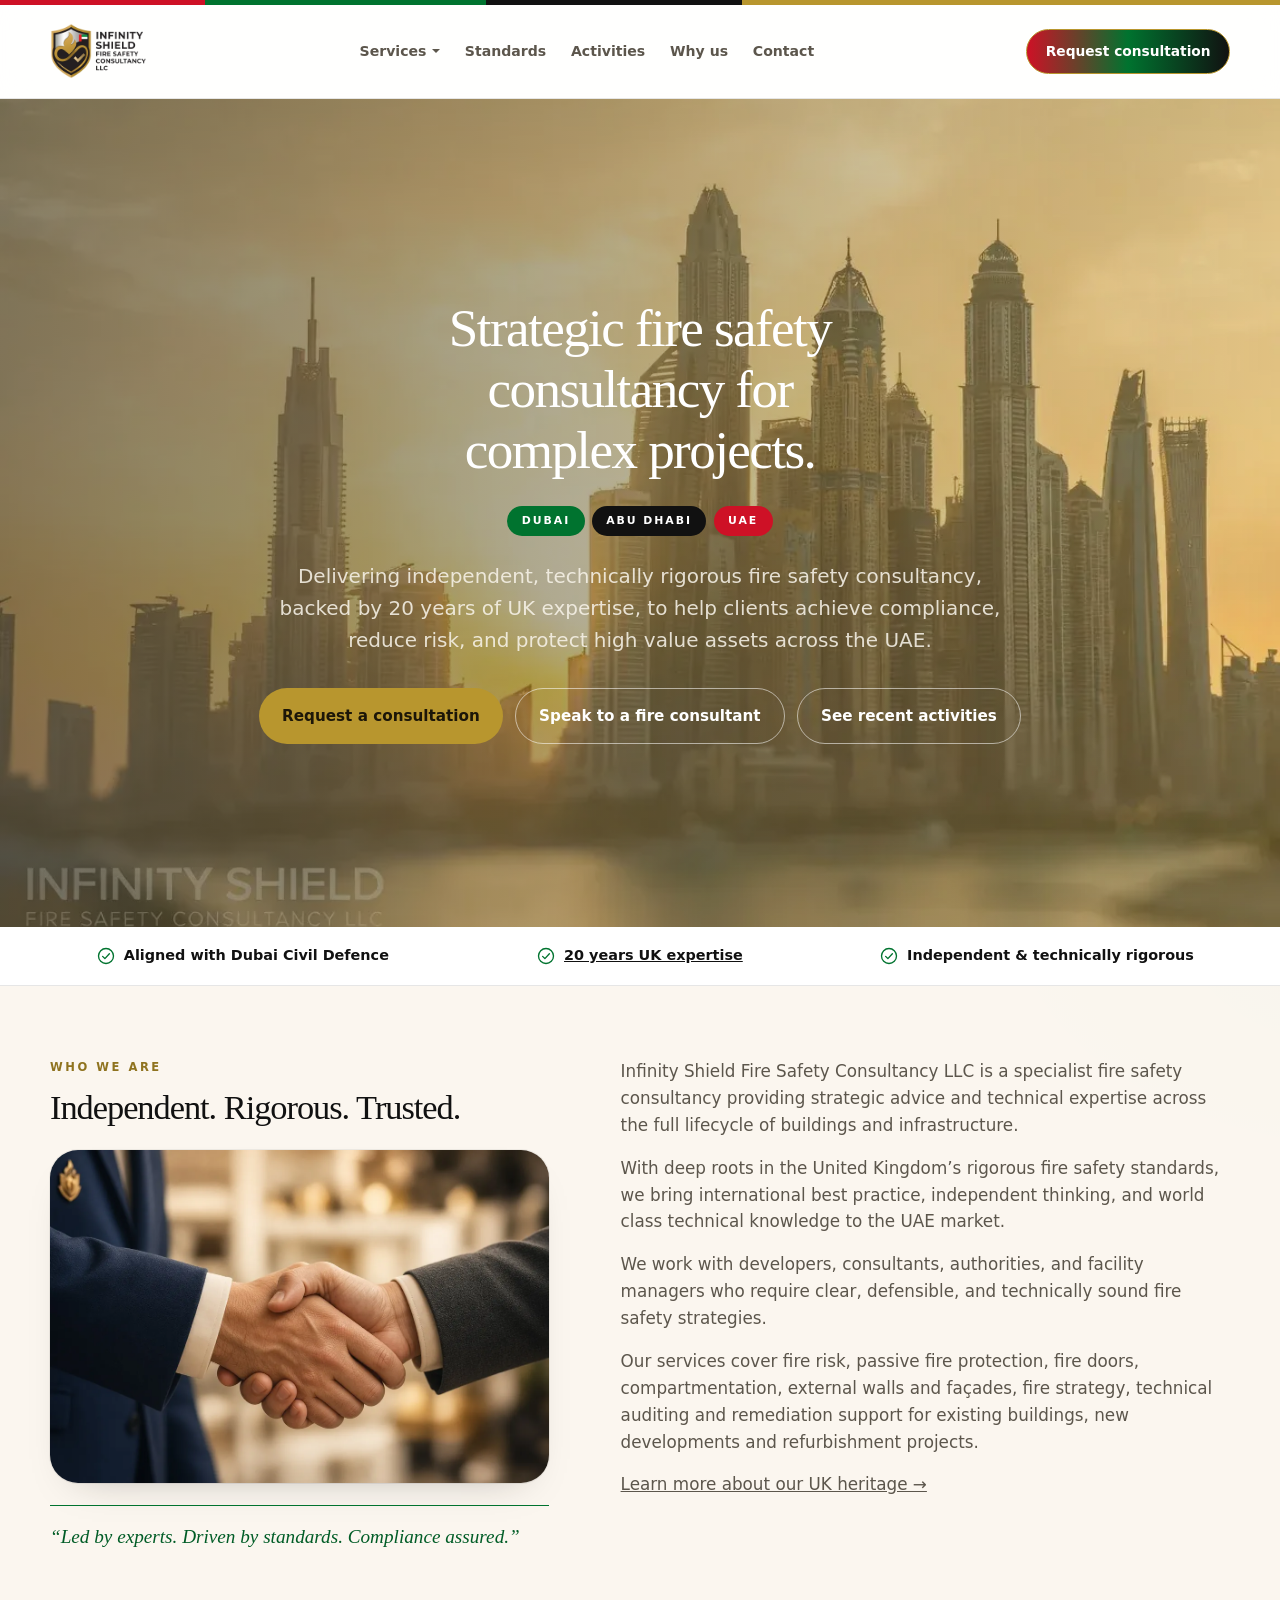
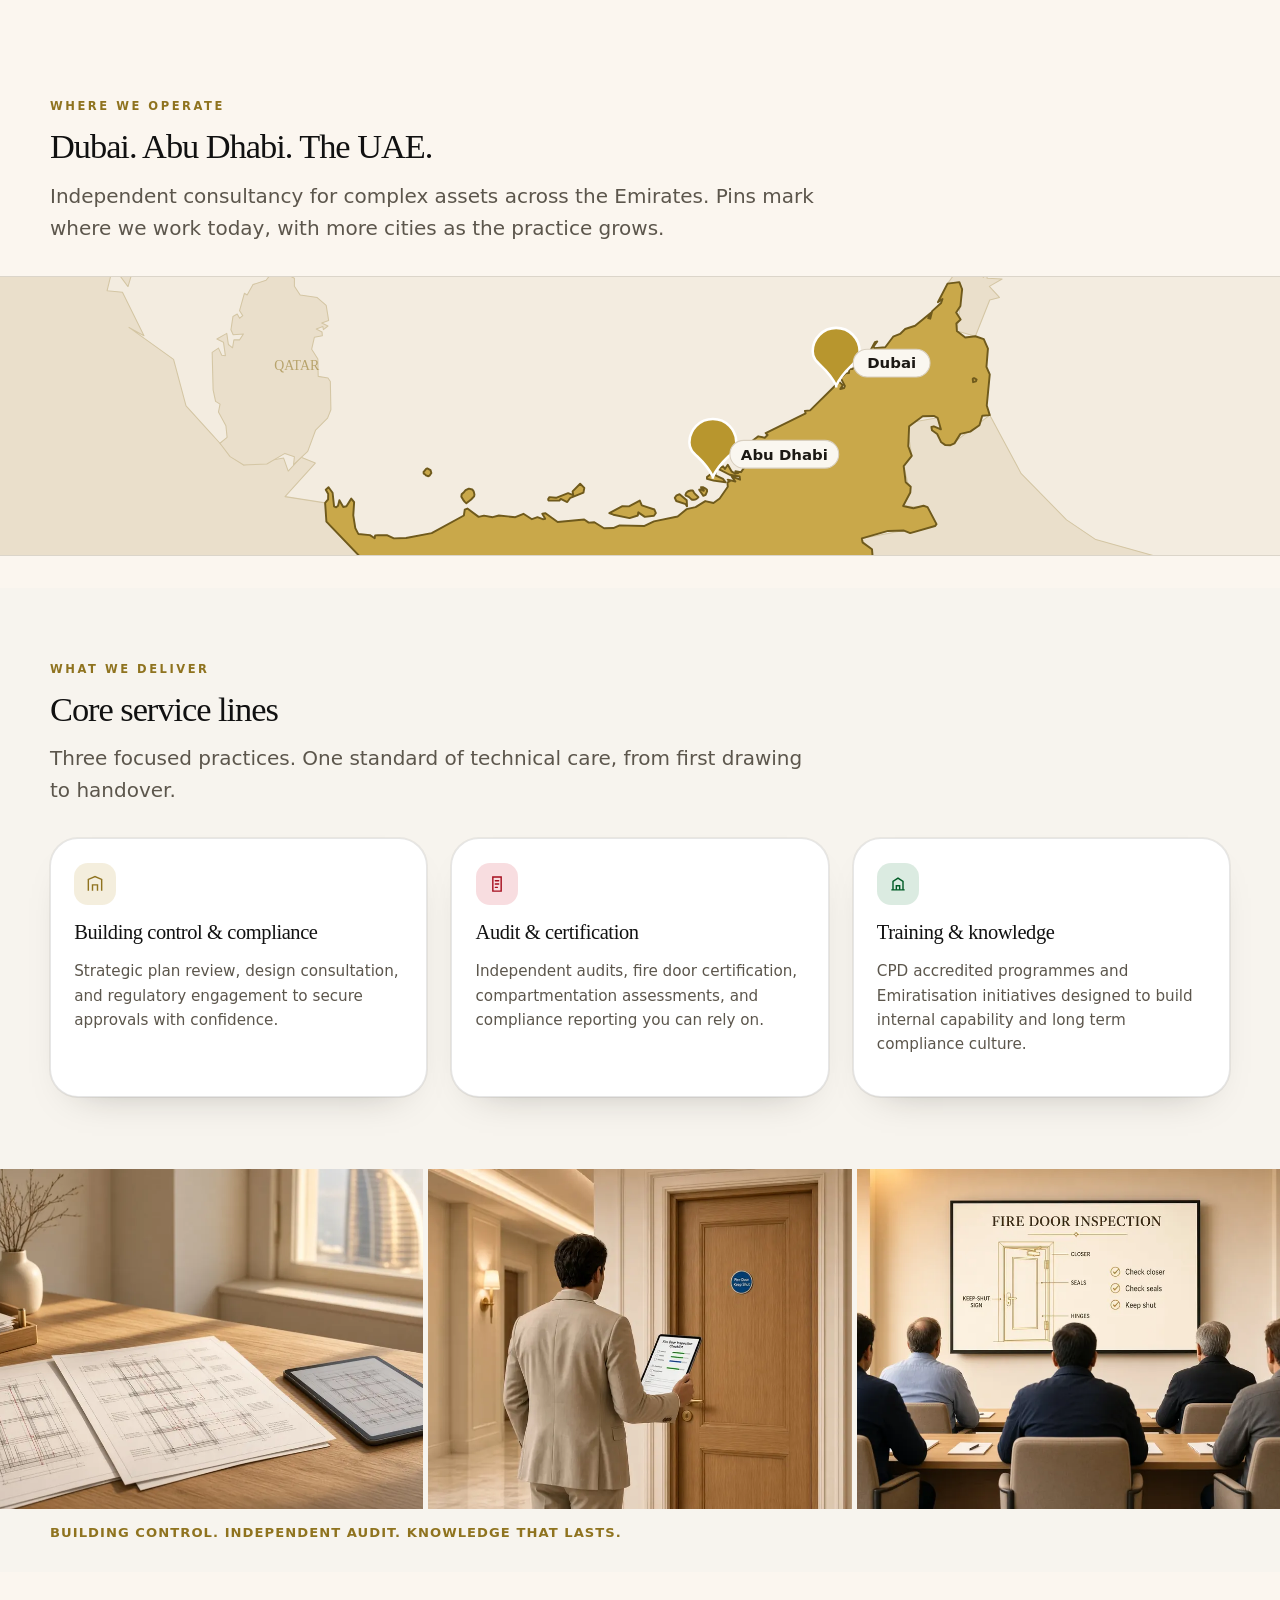
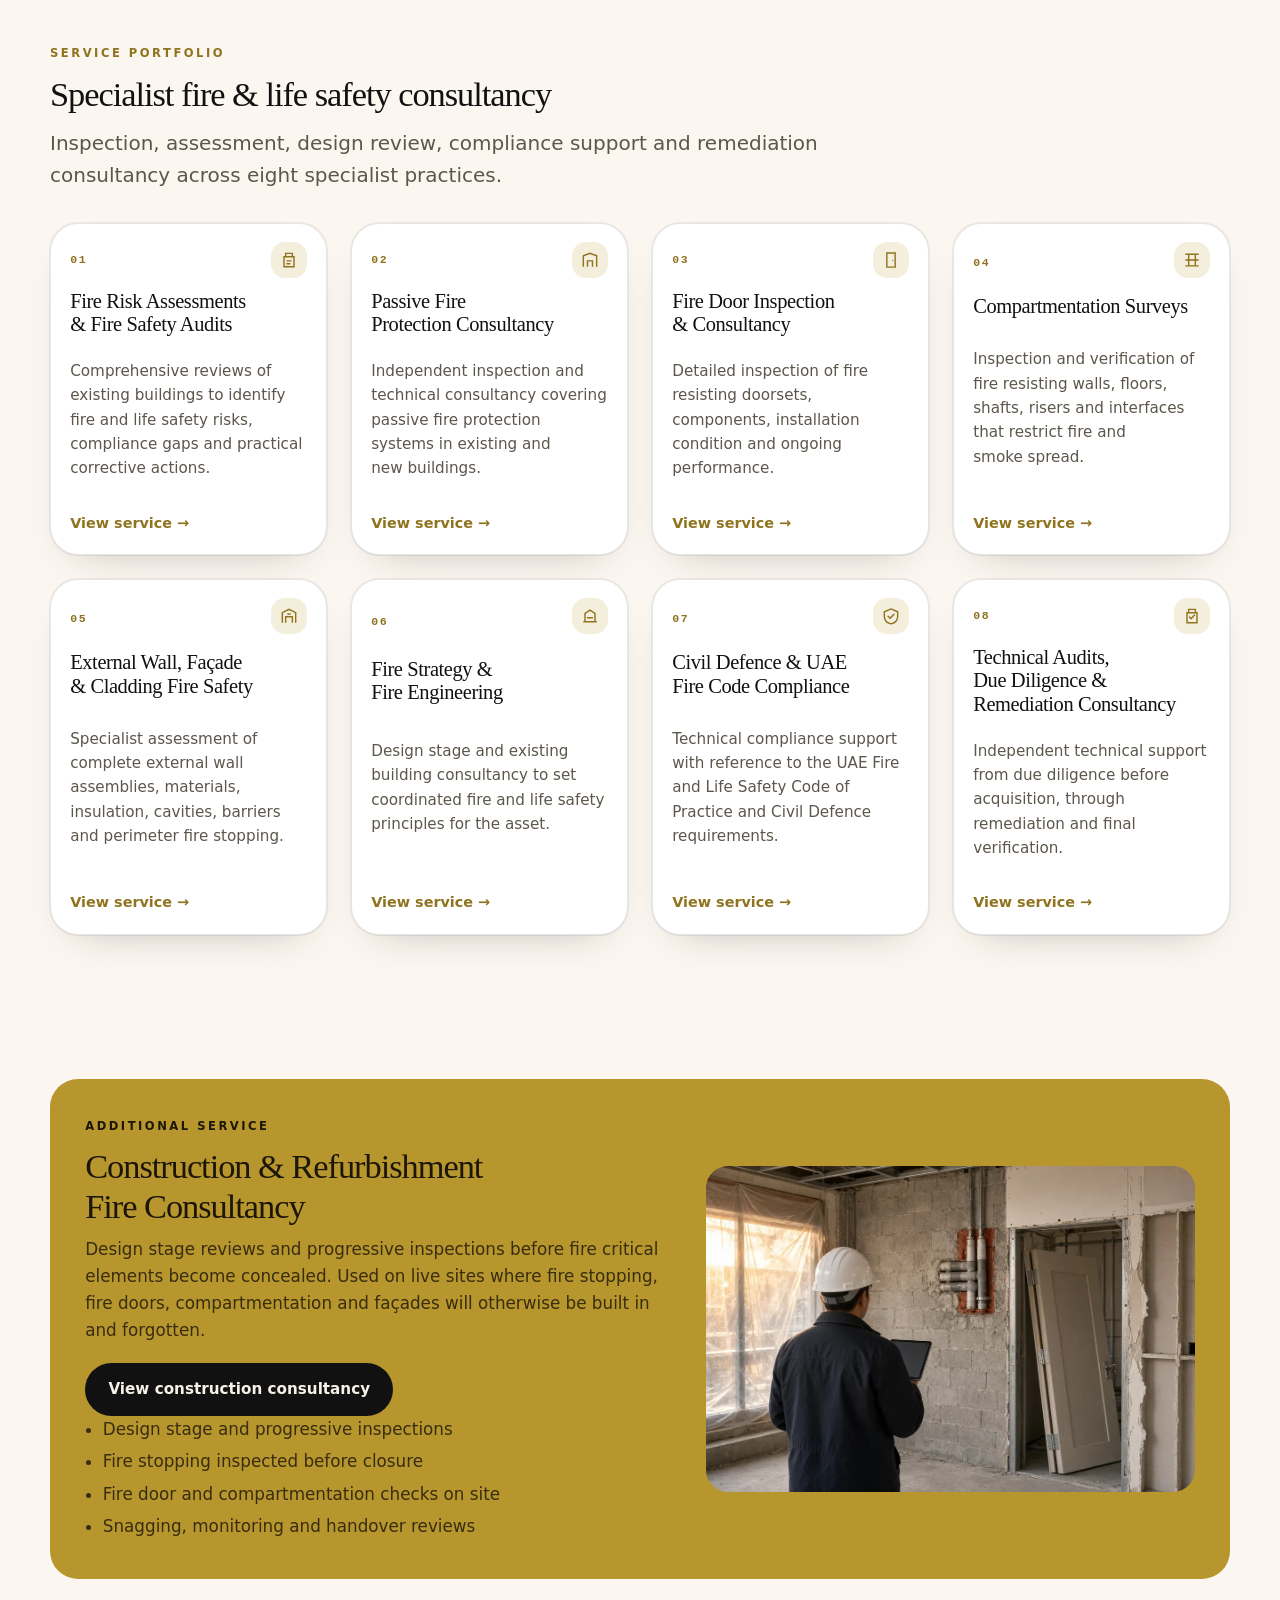
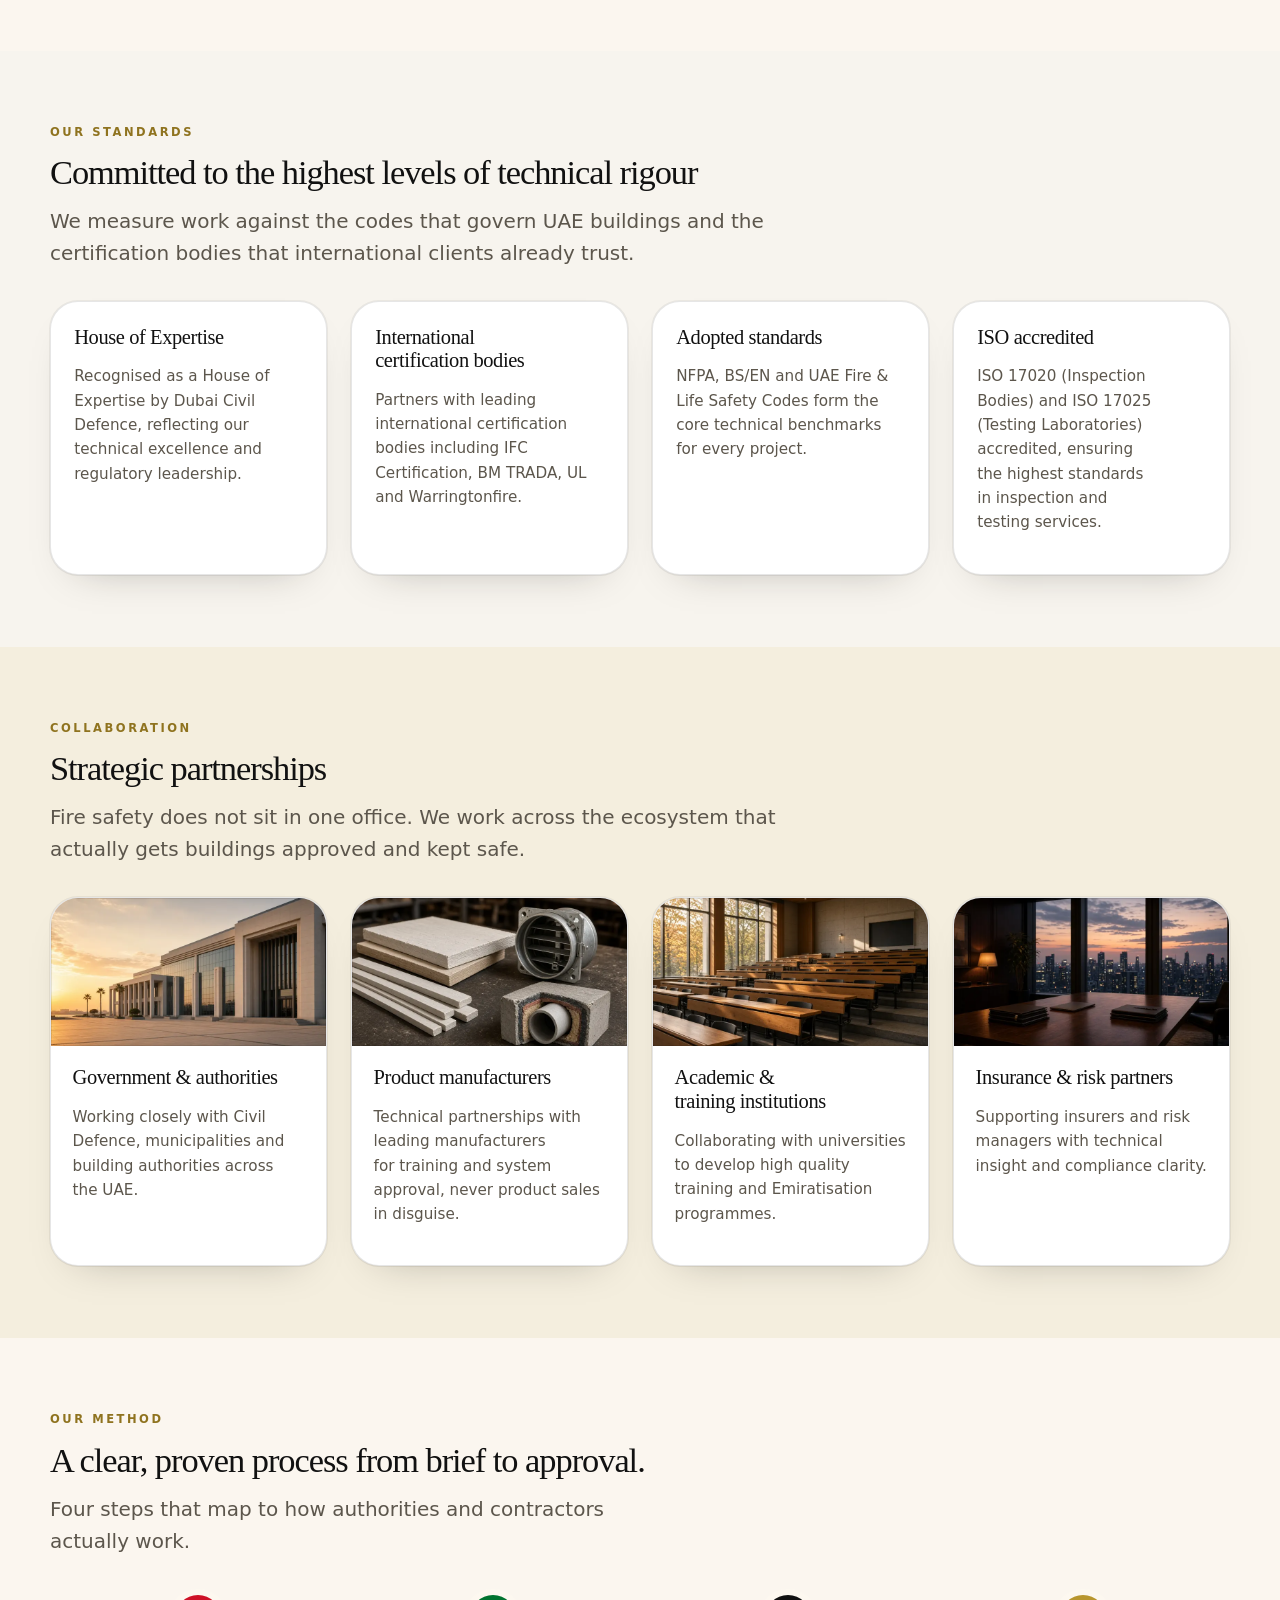
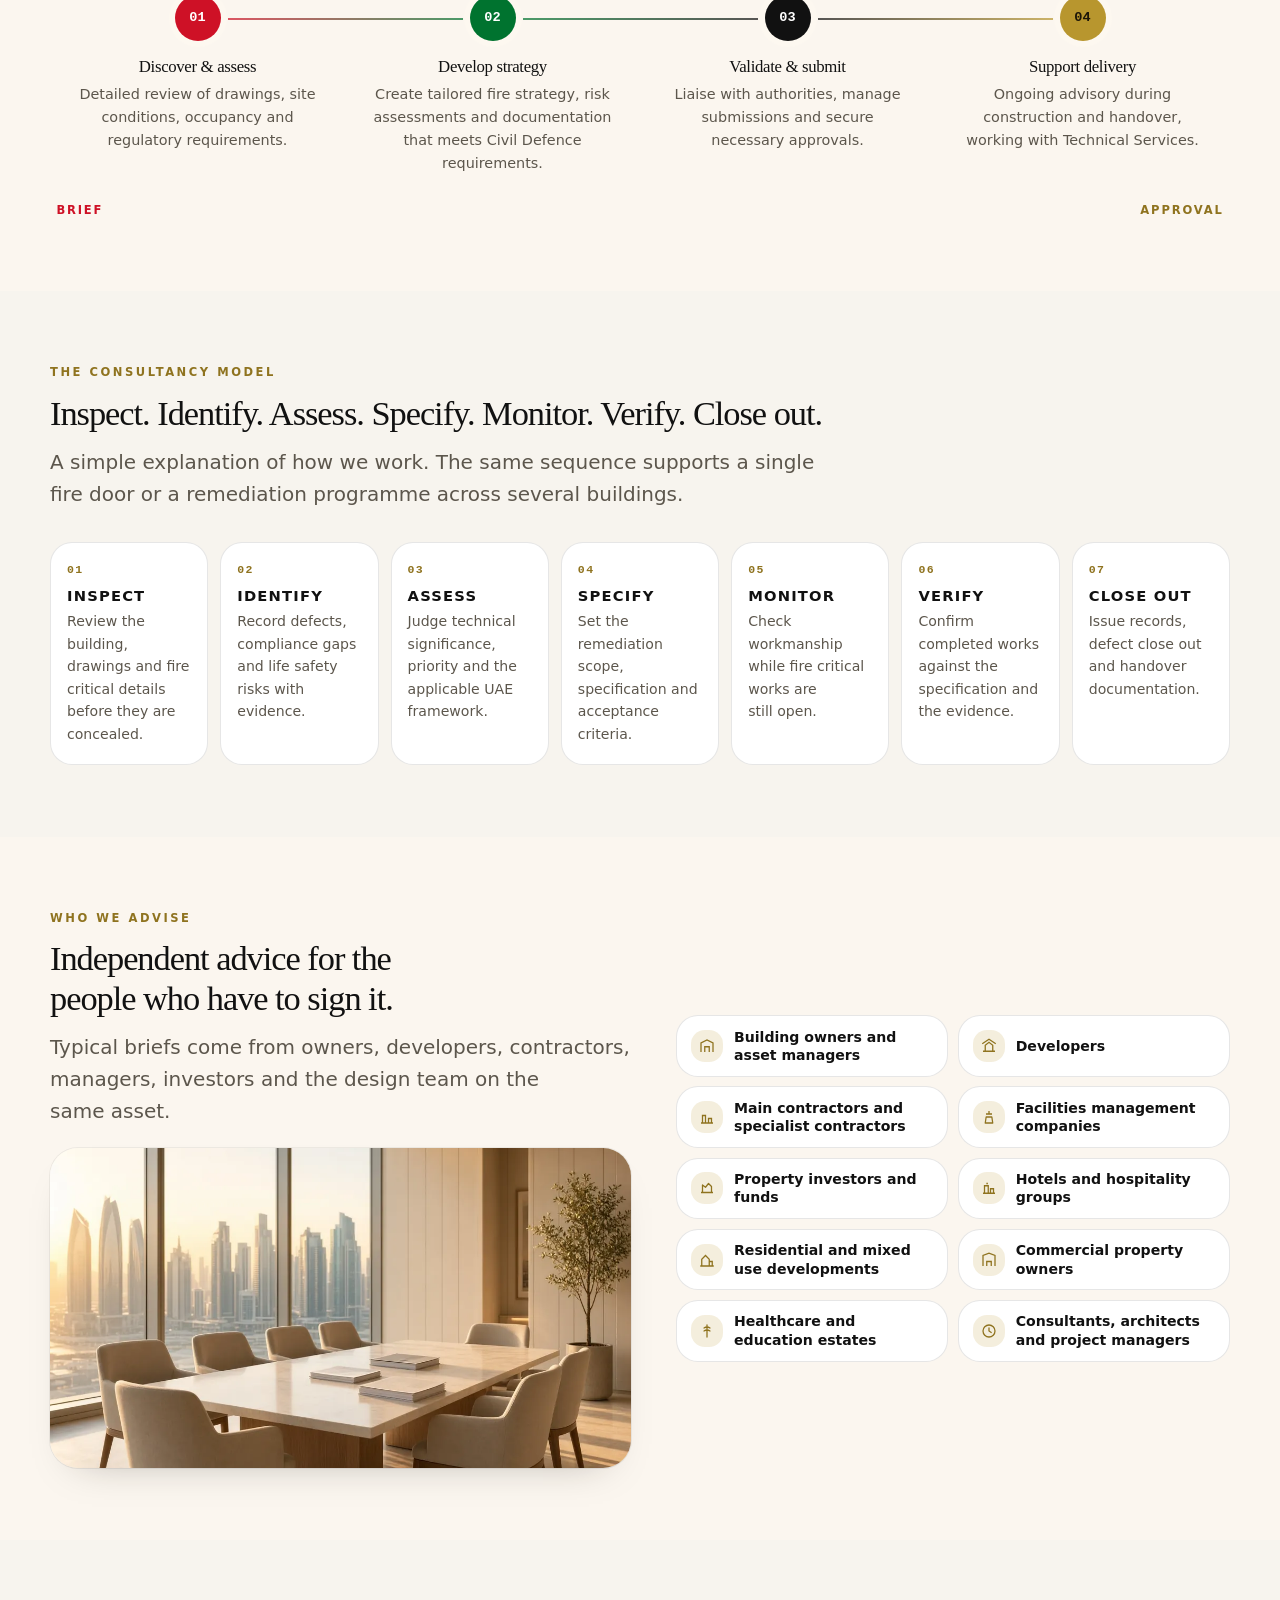
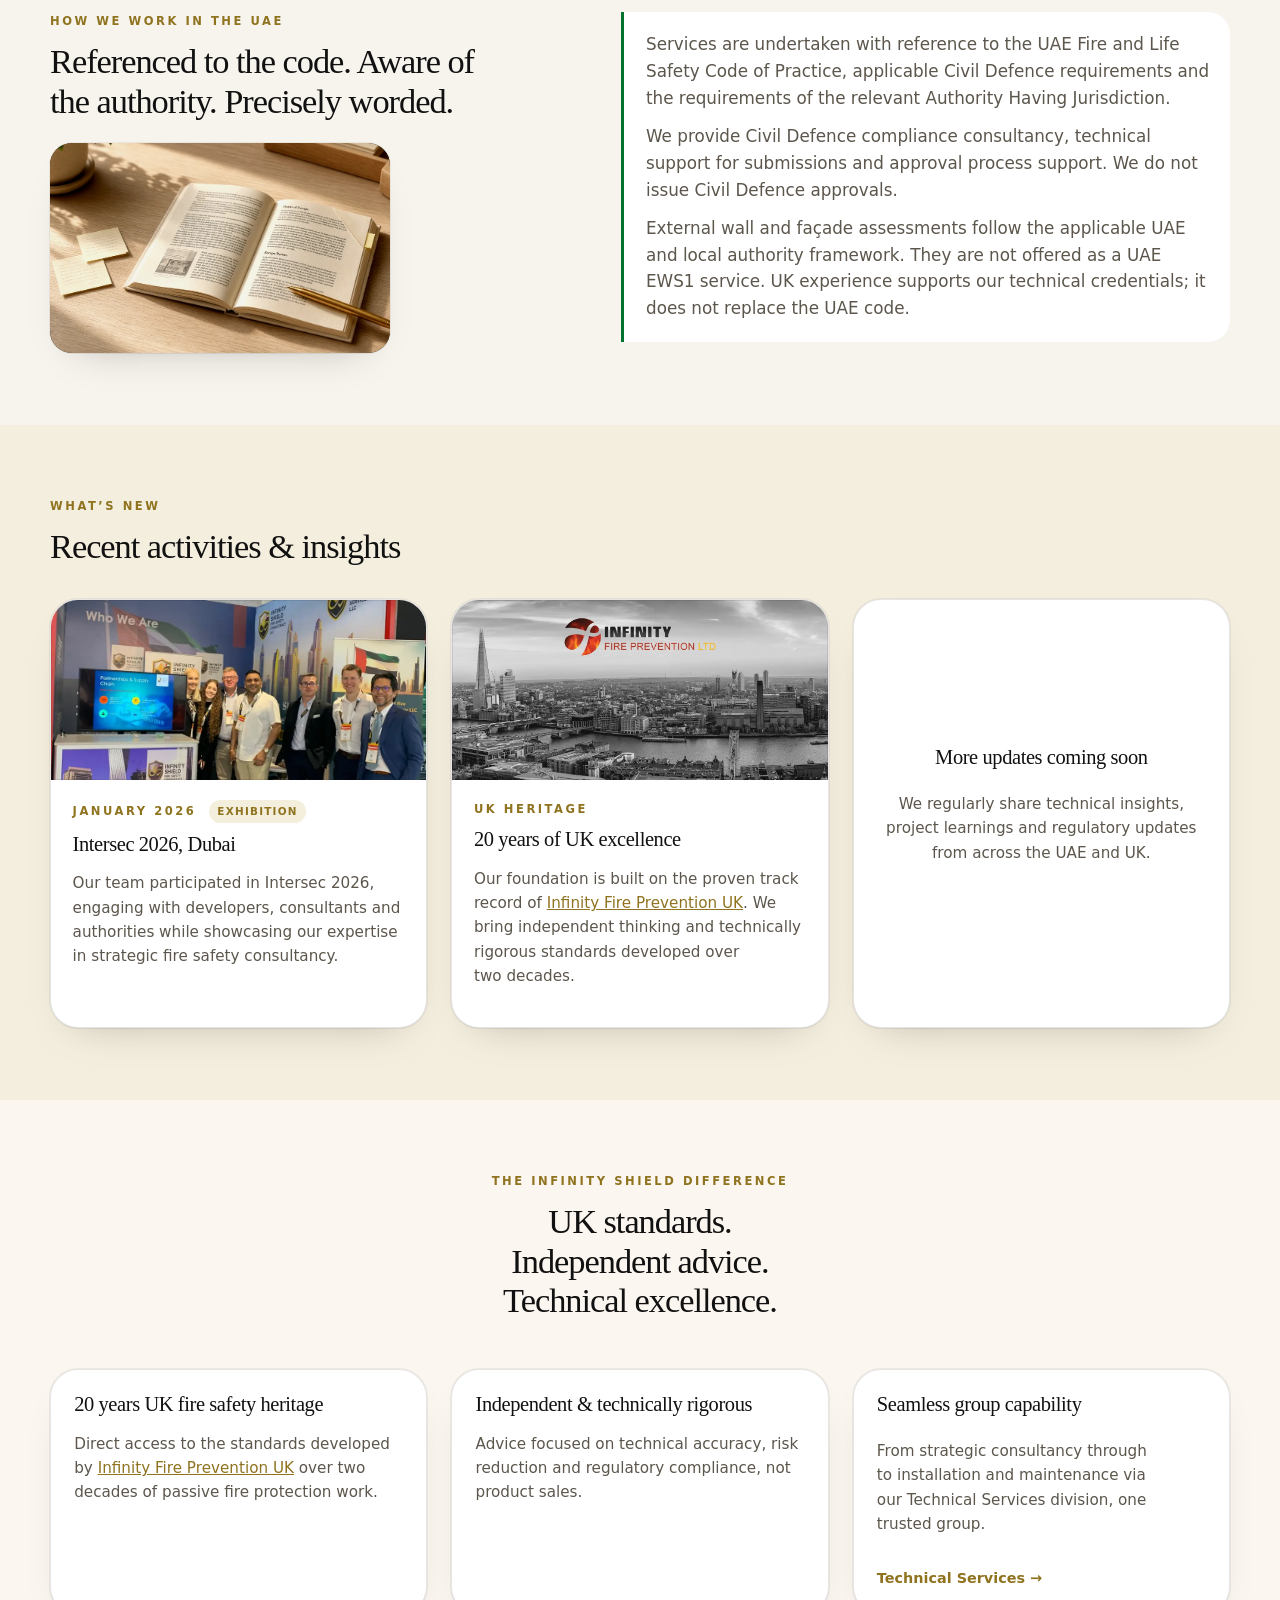
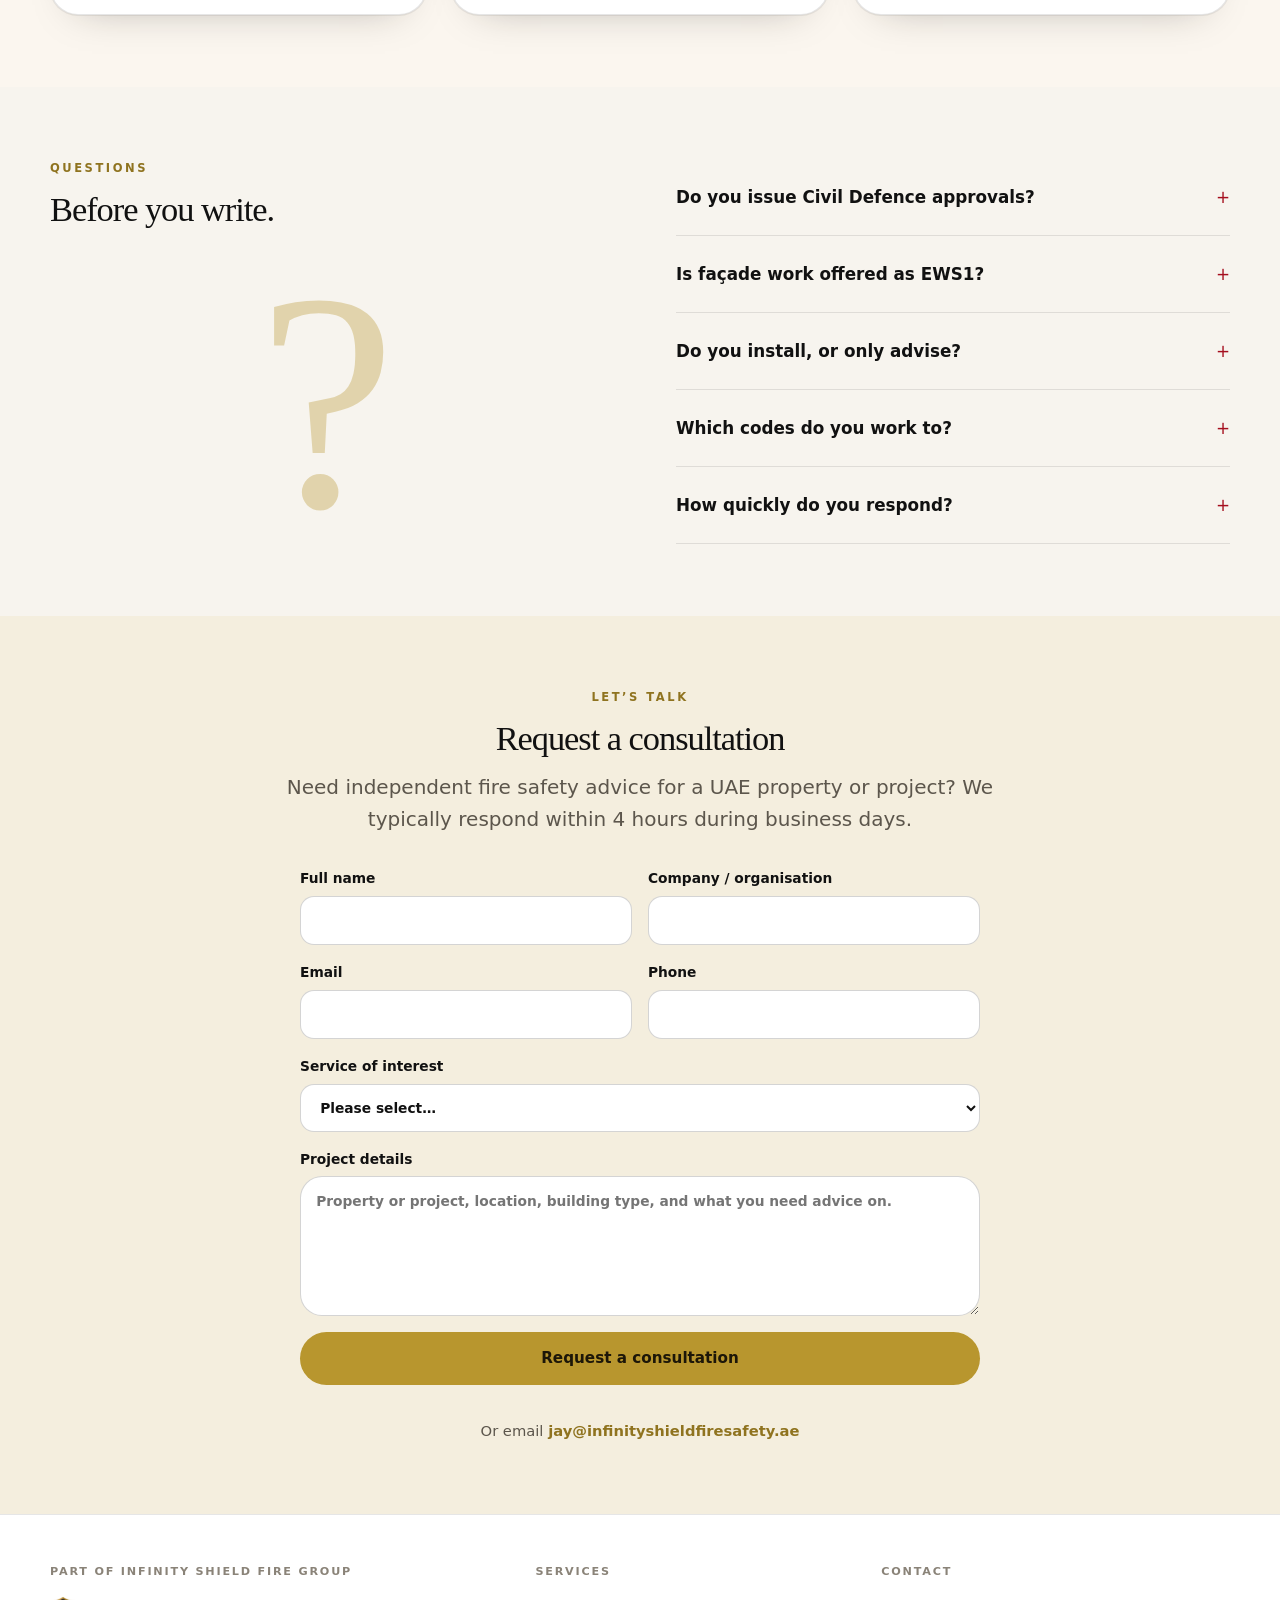
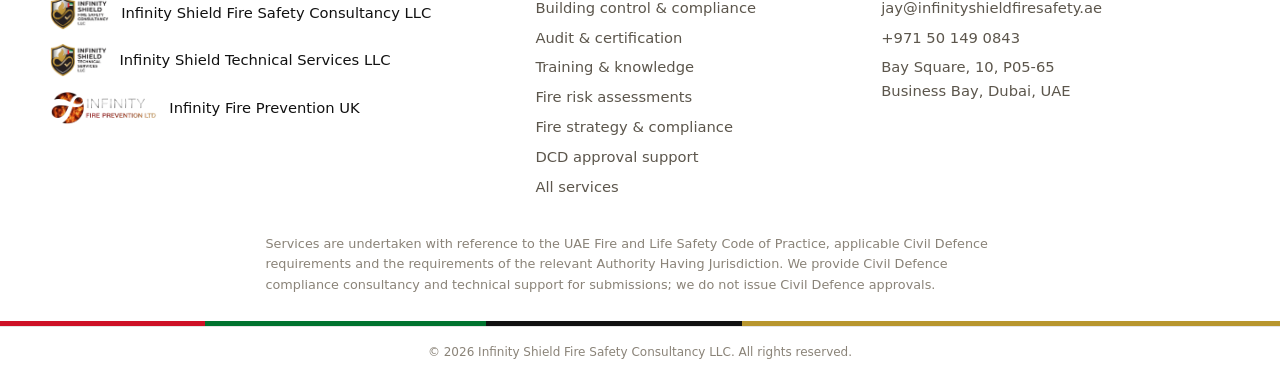
==== commit 7ae5fcba: "Preview: UAE colour accents, service photos, copy polish Local-only work since the last preview: fla" ====
--- a/index.html
+++ b/index.html
@@ -177,8 +177,12 @@
     <div class="hero-media" role="img" aria-label="Dubai skyline at dusk"></div>
     <div class="hero-copy">
       <h1>Strategic fire safety consultancy for complex projects.</h1>
-      <div class="pills"><span>Dubai</span><span class="dot">•</span><span>Abu Dhabi</span><span class="dot">•</span><span>UAE</span></div>
-      <p>Delivering independent, technically rigorous fire safety consultancy — backed by 20 years of UK expertise — to help clients achieve compliance, reduce risk, and protect high-value assets across the UAE.</p>
+      <div class="pills">
+        <span class="pill-green">Dubai</span>
+        <span class="pill-black">Abu Dhabi</span>
+        <span class="pill-red">UAE</span>
+      </div>
+      <p>Delivering independent, technically rigorous fire safety consultancy, backed by 20 years of UK expertise, to help clients achieve compliance, reduce risk, and protect high value assets across the UAE.</p>
       <div class="actions">
         <a class="btn btn-gold" href="#contact">Request a consultation</a>
         <a class="btn btn-ghost" href="tel:+971501490843">Speak to a fire consultant</a>
@@ -204,11 +208,11 @@
           <figure class="inset-photo">
             <img src="assets/images/who-we-are-handshake.webp?v=2" width="1100" height="733" alt="A professional handshake" loading="lazy" decoding="async">
           </figure>
-          <p class="quote">“Expert-led. Standards-driven. Compliance assured.”</p>
+          <p class="quote">“Led by experts. Driven by standards. Compliance assured.”</p>
         </div>
         <div class="prose">
           <p>Infinity Shield Fire Safety Consultancy LLC is a specialist fire safety consultancy providing strategic advice and technical expertise across the full lifecycle of buildings and infrastructure.</p>
-          <p>With deep roots in the United Kingdom’s rigorous fire safety standards, we bring international best practice, independent thinking, and world-class technical knowledge to the UAE market.</p>
+          <p>With deep roots in the United Kingdom’s rigorous fire safety standards, we bring international best practice, independent thinking, and world class technical knowledge to the UAE market.</p>
           <p>We work with developers, consultants, authorities, and facility managers who require clear, defensible, and technically sound fire safety strategies.</p>
           <p>Our services cover fire risk, passive fire protection, fire doors, compartmentation, external walls and façades, fire strategy, technical auditing and remediation support for existing buildings, new developments and refurbishment projects.</p>
           <p><a href="https://www.infinityfireprevention.com/" target="_blank" rel="noopener noreferrer">Learn more about our UK heritage →</a></p>
@@ -220,7 +224,7 @@
       <div class="wrap">
         <div class="eyebrow">Where we operate</div>
         <h2>Dubai. Abu Dhabi. The UAE.</h2>
-        <p class="lead lead-space">Independent consultancy for complex assets across the Emirates. Pins mark where we work today — more cities as the practice grows.</p>
+        <p class="lead lead-space">Independent consultancy for complex assets across the Emirates. Pins mark where we work today, with more cities as the practice grows.</p>
       </div>
       <div class="map-shell">
         <div class="map-static" id="uae-map">
@@ -233,7 +237,7 @@
       <div class="wrap">
         <div class="eyebrow">What we deliver</div>
         <h2>Core service lines</h2>
-        <p class="lead lead-space">Three focused practices. One standard of technical care — from first drawing to handover.</p>
+        <p class="lead lead-space">Three focused practices. One standard of technical care, from first drawing to handover.</p>
         <div class="grid cols-3">
           <article class="card">
             <div class="icon" aria-hidden="true"><svg width="20" height="20" viewBox="0 0 24 24" fill="none"><path d="M4 20V6.5L12 3l8 3.5V20" stroke="currentColor" stroke-width="1.7"/><path d="M9 20v-7h6v7" stroke="currentColor" stroke-width="1.7"/></svg></div>
@@ -241,14 +245,14 @@
             <p>Strategic plan review, design consultation, and regulatory engagement to secure approvals with confidence.</p>
           </article>
           <article class="card">
-            <div class="icon" aria-hidden="true"><svg width="20" height="20" viewBox="0 0 24 24" fill="none"><path d="M7 3.5h10v17H7z" stroke="currentColor" stroke-width="1.7"/><path d="M10 8h4M10 12h4M10 16h2.5" stroke="currentColor" stroke-width="1.7" stroke-linecap="round"/></svg></div>
+            <div class="icon icon-red" aria-hidden="true"><svg width="20" height="20" viewBox="0 0 24 24" fill="none"><path d="M7 3.5h10v17H7z" stroke="currentColor" stroke-width="1.7"/><path d="M10 8h4M10 12h4M10 16h2.5" stroke="currentColor" stroke-width="1.7" stroke-linecap="round"/></svg></div>
             <h3>Audit & certification</h3>
             <p>Independent audits, fire door certification, compartmentation assessments, and compliance reporting you can rely on.</p>
           </article>
           <article class="card">
-            <div class="icon" aria-hidden="true"><svg width="20" height="20" viewBox="0 0 24 24" fill="none"><path d="M4 19h16M6 19V9l6-4 6 4v10" stroke="currentColor" stroke-width="1.7"/><path d="M10 19v-5h4v5" stroke="currentColor" stroke-width="1.7"/></svg></div>
+            <div class="icon icon-green" aria-hidden="true"><svg width="20" height="20" viewBox="0 0 24 24" fill="none"><path d="M4 19h16M6 19V9l6-4 6 4v10" stroke="currentColor" stroke-width="1.7"/><path d="M10 19v-5h4v5" stroke="currentColor" stroke-width="1.7"/></svg></div>
             <h3>Training & knowledge</h3>
-            <p>CPD-accredited programmes and Emiratisation initiatives designed to build internal capability and long-term compliance culture.</p>
+            <p>CPD accredited programmes and Emiratisation initiatives designed to build internal capability and long term compliance culture.</p>
           </article>
         </div>
       </div>
@@ -270,14 +274,14 @@
     <section id="portfolio" class="band-cream">
       <div class="wrap">
         <div class="eyebrow">Service portfolio</div>
-        <h2>Specialist fire & life-safety consultancy</h2>
+        <h2>Specialist fire & life safety consultancy</h2>
         <p class="lead lead-space">Inspection, assessment, design review, compliance support and remediation consultancy across eight specialist practices.</p>
         <div class="grid cols-4">
           <a class="card card-link" href="services/fire-risk-assessments.html">
             <div class="svc-num">01</div>
             <div class="icon"><svg width="20" height="20" viewBox="0 0 24 24" fill="none" aria-hidden="true"><path d="M8 4h8v4H8zM6 8h12v12H6z" stroke="currentColor" stroke-width="1.7"/><path d="M9.5 13h5M9.5 16.5h3.5" stroke="currentColor" stroke-width="1.7" stroke-linecap="round"/></svg></div>
             <h3>Fire Risk Assessments &amp; Fire Safety Audits</h3>
-            <p>Comprehensive reviews of existing buildings to identify fire and life-safety risks, compliance gaps and practical corrective actions.</p>
+            <p>Comprehensive reviews of existing buildings to identify fire and life safety risks, compliance gaps and practical corrective actions.</p>
             <span class="more">View service →</span>
           </a>
           <a class="card card-link" href="services/passive-fire-protection.html">
@@ -291,28 +295,28 @@
             <div class="svc-num">03</div>
             <div class="icon"><svg width="20" height="20" viewBox="0 0 24 24" fill="none" aria-hidden="true"><path d="M7 3.5h10v17H7z" stroke="currentColor" stroke-width="1.7"/><circle cx="14.2" cy="12.5" r="0.8" fill="currentColor"/></svg></div>
             <h3>Fire Door Inspection &amp; Consultancy</h3>
-            <p>Detailed inspection of fire-resisting doorsets — components, installation condition and ongoing performance.</p>
+            <p>Detailed inspection of fire resisting doorsets, components, installation condition and ongoing performance.</p>
             <span class="more">View service →</span>
           </a>
           <a class="card card-link" href="services/compartmentation-surveys.html">
             <div class="svc-num">04</div>
             <div class="icon"><svg width="20" height="20" viewBox="0 0 24 24" fill="none" aria-hidden="true"><path d="M4 5h16M4 12h16M4 19h16M8 5v14M16 5v14" stroke="currentColor" stroke-width="1.7"/></svg></div>
             <h3>Compartmentation Surveys</h3>
-            <p>Inspection and verification of fire-resisting walls, floors, shafts, risers and interfaces that restrict fire and smoke spread.</p>
+            <p>Inspection and verification of fire resisting walls, floors, shafts, risers and interfaces that restrict fire and smoke spread.</p>
             <span class="more">View service →</span>
           </a>
           <a class="card card-link" href="services/external-wall-facade.html">
             <div class="svc-num">05</div>
             <div class="icon"><svg width="20" height="20" viewBox="0 0 24 24" fill="none" aria-hidden="true"><path d="M4 20V8l8-4 8 4v12" stroke="currentColor" stroke-width="1.7"/><path d="M8 20v-7h8v7M10 9.5h4" stroke="currentColor" stroke-width="1.7"/></svg></div>
             <h3>External Wall, Façade &amp; Cladding Fire Safety</h3>
-            <p>Specialist assessment of complete external wall assemblies — materials, insulation, cavities, barriers and perimeter fire-stopping.</p>
+            <p>Specialist assessment of complete external wall assemblies, materials, insulation, cavities, barriers and perimeter fire stopping.</p>
             <span class="more">View service →</span>
           </a>
           <a class="card card-link" href="services/fire-strategy.html">
             <div class="svc-num">06</div>
             <div class="icon"><svg width="20" height="20" viewBox="0 0 24 24" fill="none" aria-hidden="true"><path d="M4 19h16M6 19V9l6-4 6 4v10" stroke="currentColor" stroke-width="1.7"/><path d="M9 14h6" stroke="currentColor" stroke-width="1.7" stroke-linecap="round"/></svg></div>
             <h3>Fire Strategy &amp; Fire Engineering</h3>
-            <p>Design-stage and existing-building consultancy to set coordinated fire and life-safety principles for the asset.</p>
+            <p>Design stage and existing building consultancy to set coordinated fire and life safety principles for the asset.</p>
             <span class="more">View service →</span>
           </a>
           <a class="card card-link" href="services/civil-defence-compliance.html">
@@ -326,7 +330,7 @@
             <div class="svc-num">08</div>
             <div class="icon"><svg width="20" height="20" viewBox="0 0 24 24" fill="none" aria-hidden="true"><path d="M8 4h8v4H8zM6 8h12v12H6z" stroke="currentColor" stroke-width="1.7"/><path d="M9 13.2 11 15.2 15 10.8" stroke="currentColor" stroke-width="1.7" stroke-linecap="round" stroke-linejoin="round"/></svg></div>
             <h3>Technical Audits, Due Diligence &amp; Remediation Consultancy</h3>
-            <p>Independent technical support from pre-acquisition due diligence through remediation and final verification.</p>
+            <p>Independent technical support from due diligence before acquisition, through remediation and final verification.</p>
             <span class="more">View service →</span>
           </a>
         </div>
@@ -339,14 +343,14 @@
           <div>
             <div class="eyebrow">Additional service</div>
             <h2>Construction &amp; Refurbishment Fire Consultancy</h2>
-            <p>Design-stage reviews and progressive inspections before fire-critical elements become concealed. Used on live sites where fire-stopping, fire doors, compartmentation and façades will otherwise be built-in and forgotten.</p>
+            <p>Design stage reviews and progressive inspections before fire critical elements become concealed. Used on live sites where fire stopping, fire doors, compartmentation and façades will otherwise be built in and forgotten.</p>
             <div class="actions">
               <a class="btn btn-gold" href="services/construction-refurbishment.html">View construction consultancy</a>
             </div>
             <ul>
-              <li>Design-stage and progressive inspections</li>
-              <li>Fire-stopping inspected before closure</li>
-              <li>Fire-door and compartmentation checks on site</li>
+              <li>Design stage and progressive inspections</li>
+              <li>Fire stopping inspected before closure</li>
+              <li>Fire door and compartmentation checks on site</li>
               <li>Snagging, monitoring and handover reviews</li>
             </ul>
           </div>
@@ -400,14 +404,14 @@
             <img src="assets/images/partner-manufacturers.webp" width="800" height="533" alt="Fire-protection materials and components" loading="lazy" decoding="async">
             <div class="pad">
               <h3>Product manufacturers</h3>
-              <p>Technical partnerships with leading manufacturers for training and system approval — never product sales in disguise.</p>
+              <p>Technical partnerships with leading manufacturers for training and system approval, never product sales in disguise.</p>
             </div>
           </article>
           <article class="card media-card">
             <img src="assets/images/partner-training.webp" width="800" height="533" alt="University lecture hall used for professional training" loading="lazy" decoding="async">
             <div class="pad">
               <h3>Academic & training institutions</h3>
-              <p>Collaborating with universities to develop high-quality training and Emiratisation programmes.</p>
+              <p>Collaborating with universities to develop high quality training and Emiratisation programmes.</p>
             </div>
           </article>
           <article class="card media-card">
@@ -437,7 +441,7 @@
           <li>
             <div class="process-num">02</div>
             <h3>Develop strategy</h3>
-            <p>Create tailored fire strategy, risk assessments and DCD-compliant documentation.</p>
+            <p>Create tailored fire strategy, risk assessments and documentation that meets Civil Defence requirements.</p>
           </li>
           <li>
             <div class="process-num">03</div>
@@ -461,17 +465,17 @@
       <div class="wrap">
         <div class="eyebrow">The consultancy model</div>
         <h2>Inspect. Identify. Assess. Specify. Monitor. Verify. Close out.</h2>
-        <p class="lead lead-space">A simple explanation of how we work. The same sequence supports a single fire door or a multi-building remediation programme.</p>
+        <p class="lead lead-space">A simple explanation of how we work. The same sequence supports a single fire door or a remediation programme across several buildings.</p>
         <div class="journey">
           <article class="journey-step">
             <div class="mark">01</div>
             <h3>Inspect</h3>
-            <p>Review the building, drawings and fire-critical details before they are concealed.</p>
+            <p>Review the building, drawings and fire critical details before they are concealed.</p>
           </article>
           <article class="journey-step">
             <div class="mark">02</div>
             <h3>Identify</h3>
-            <p>Record defects, compliance gaps and life-safety risks with evidence.</p>
+            <p>Record defects, compliance gaps and life safety risks with evidence.</p>
           </article>
           <article class="journey-step">
             <div class="mark">03</div>
@@ -486,7 +490,7 @@
           <article class="journey-step">
             <div class="mark">05</div>
             <h3>Monitor</h3>
-            <p>Check workmanship while fire-critical works are still open.</p>
+            <p>Check workmanship while fire critical works are still open.</p>
           </article>
           <article class="journey-step">
             <div class="mark">06</div>
@@ -496,7 +500,7 @@
           <article class="journey-step">
             <div class="mark">07</div>
             <h3>Close out</h3>
-            <p>Issue records, defect close-out and handover documentation.</p>
+            <p>Issue records, defect close out and handover documentation.</p>
           </article>
         </div>
       </div>
@@ -539,7 +543,7 @@
           </li>
           <li>
             <span class="icon" aria-hidden="true"><svg width="18" height="18" viewBox="0 0 24 24" fill="none"><path d="M3 20h18M5 20V11l5-5 5 5v9M15 20v-6h4v6" stroke="currentColor" stroke-width="1.7"/></svg></span>
-            Residential and mixed-use developments
+            Residential and mixed use developments
           </li>
           <li>
             <span class="icon" aria-hidden="true"><svg width="18" height="18" viewBox="0 0 24 24" fill="none"><path d="M4 20V6l8-3 8 3v14" stroke="currentColor" stroke-width="1.7"/><path d="M9 20v-6h6v6" stroke="currentColor" stroke-width="1.7"/></svg></span>
@@ -561,15 +565,15 @@
       <div class="wrap split split-2">
         <div>
           <div class="eyebrow">How we work in the UAE</div>
-          <h2>Code-referenced. Authority-aware. Precisely worded.</h2>
+          <h2>Referenced to the code. Aware of the authority. Precisely worded.</h2>
           <figure class="corner-photo">
-            <img src="assets/images/how-we-work.webp" width="800" height="533" alt="Fire and life-safety code of practice on the desk" loading="lazy" decoding="async">
+            <img src="assets/images/how-we-work.webp?v=2" width="900" height="600" alt="Fire and life-safety code of practice on the desk" decoding="async">
           </figure>
         </div>
         <div class="note">
           <p>Services are undertaken with reference to the UAE Fire and Life Safety Code of Practice, applicable Civil Defence requirements and the requirements of the relevant Authority Having Jurisdiction.</p>
-          <p>We provide Civil Defence compliance consultancy, technical support for submissions and approval-process support. We do not issue Civil Defence approvals.</p>
-          <p>External wall and façade assessments follow the applicable UAE and local-authority framework. They are not offered as a UAE EWS1 service. UK experience supports our technical credentials; it does not replace the UAE code.</p>
+          <p>We provide Civil Defence compliance consultancy, technical support for submissions and approval process support. We do not issue Civil Defence approvals.</p>
+          <p>External wall and façade assessments follow the applicable UAE and local authority framework. They are not offered as a UAE EWS1 service. UK experience supports our technical credentials; it does not replace the UAE code.</p>
         </div>
       </div>
     </section>
@@ -583,7 +587,7 @@
             <img src="assets/images/intersec-2026-team.webp" width="900" height="1086" alt="Infinity Shield team at Intersec 2026" loading="lazy" decoding="async">
             <div class="pad">
               <div class="eyebrow" style="margin:0 0 .6rem">January 2026 <span class="chip">Exhibition</span></div>
-              <h3>Intersec 2026 — Dubai</h3>
+              <h3>Intersec 2026, Dubai</h3>
               <p>Our team participated in Intersec 2026, engaging with developers, consultants and authorities while showcasing our expertise in strategic fire safety consultancy.</p>
             </div>
           </article>
@@ -616,11 +620,11 @@
           </article>
           <article class="card">
             <h3>Independent & technically rigorous</h3>
-            <p>Advice focused on technical accuracy, risk reduction and regulatory compliance — not product sales.</p>
+            <p>Advice focused on technical accuracy, risk reduction and regulatory compliance, not product sales.</p>
           </article>
           <a class="card card-link" href="https://iinfinitydev.github.io/infinityshieldtechnical/">
             <h3>Seamless group capability</h3>
-            <p>From strategic consultancy through to installation and maintenance via our Technical Services division — one trusted group.</p>
+            <p>From strategic consultancy through to installation and maintenance via our Technical Services division, one trusted group.</p>
             <span class="more">Technical Services →</span>
           </a>
         </div>
@@ -641,11 +645,11 @@
         <div>
           <details class="faq">
             <summary>Do you issue Civil Defence approvals?</summary>
-            <p>No. We provide Civil Defence compliance consultancy, technical support for submissions and approval-process support where it sits within our authorised scope. Approvals remain with the relevant authority.</p>
+            <p>No. We provide Civil Defence compliance consultancy, technical support for submissions and approval process support where it sits within our authorised scope. Approvals remain with the relevant authority.</p>
           </details>
           <details class="faq">
             <summary>Is façade work offered as EWS1?</summary>
-            <p>No. External wall and cladding assessments in the UAE follow the applicable UAE and local-authority framework. UK experience informs our method; it is not sold as a UAE EWS1 service.</p>
+            <p>No. External wall and cladding assessments in the UAE follow the applicable UAE and local authority framework. UK experience informs our method; it is not sold as a UAE EWS1 service.</p>
           </details>
           <details class="faq">
             <summary>Do you install, or only advise?</summary>
@@ -668,7 +672,7 @@
         <div class="center" style="margin-bottom:2rem;">
           <div class="eyebrow">Let’s talk</div>
           <h2>Request a consultation</h2>
-          <p class="lead lead-space">Need independent fire-safety advice for a UAE property or project? We typically respond within 4 hours during business days.</p>
+          <p class="lead lead-space">Need independent fire safety advice for a UAE property or project? We typically respond within 4 hours during business days.</p>
         </div>
         <form id="consultancy-form" class="form" action="https://formsubmit.co/jay@infinityshieldfiresafety.ae" method="POST">
           <input type="hidden" name="_subject" value="Infinity Shield Consultancy — new enquiry">
@@ -706,7 +710,7 @@
               <option value="Civil Defence &amp; UAE Fire Code Compliance">Civil Defence &amp; UAE Fire Code Compliance</option>
               <option value="Technical Audits, Due Diligence &amp; Remediation Consultancy">Technical Audits, Due Diligence &amp; Remediation Consultancy</option>
               <option value="Construction &amp; Refurbishment Fire Consultancy">Construction &amp; Refurbishment Fire Consultancy</option>
-              <option value="General consultation">General fire-safety consultation</option>
+              <option value="General consultation">General fire safety consultation</option>
             </select>
           </label>
           <label>Project details
@@ -752,7 +756,7 @@
         <div class="foot-list">
           <a href="mailto:jay@infinityshieldfiresafety.ae">jay@infinityshieldfiresafety.ae</a>
           <a href="tel:+971501490843">+971 50 149 0843</a>
-          <div>Bay Square — 10 — P05-65<br>Business Bay, Dubai, UAE</div>
+          <div>Bay Square, 10, P05-65<br>Business Bay, Dubai, UAE</div>
         </div>
       </div>
     </div>
--- a/assets/css/site.css
+++ b/assets/css/site.css
@@ -1,15 +1,27 @@
 :root {
-  --bg: #f8f5f0;
-  --bg-elev: #fffdf8;
+  --bg: #f7f4ee;
+  --bg-elev: #ffffff;
   --bg-warm: #fdf8f0;
-  --ink: #1c1914;
+  --ink: #111111;
   --muted: #5c564c;
   --subtle: #8a8378;
   --line: color-mix(in srgb, var(--ink) 10%, transparent);
   --line-strong: color-mix(in srgb, var(--ink) 18%, transparent);
   --gold: #b8962e;
   --gold-deep: #8f731f;
-  --gold-soft: color-mix(in srgb, var(--gold) 14%, transparent);
+  --gold-soft: color-mix(in srgb, var(--gold) 16%, transparent);
+  --green: #00732f;
+  --green-deep: #005c26;
+  --green-soft: color-mix(in srgb, var(--green) 14%, transparent);
+  --red: #ce1126;
+  --red-deep: #a50e1e;
+  --red-soft: color-mix(in srgb, var(--red) 14%, transparent);
+  --black: #111111;
+  --uae-bar: linear-gradient(90deg,
+    var(--red) 0 16%,
+    var(--green) 16% 38%,
+    var(--black) 38% 58%,
+    var(--gold) 58% 100%);
   --hero-ink: #f6f1e7;
   --radius-sm: 8px;
   --radius-md: 14px;
@@ -48,8 +60,8 @@
 body {
   font-family: var(--font-body);
   background:
-    radial-gradient(1200px 620px at 8% -12%, rgb(201 162 39 / 0.16), transparent 55%),
-    radial-gradient(900px 520px at 110% 6%, rgb(201 162 39 / 0.10), transparent 50%),
+    radial-gradient(1200px 620px at 8% -12%, rgb(184 150 46 / 0.18), transparent 55%),
+    radial-gradient(900px 520px at 110% 8%, rgb(0 115 47 / 0.06), transparent 52%),
     var(--bg);
   color: var(--ink);
   font-size: var(--text-base);
@@ -107,6 +119,12 @@
   background: color-mix(in srgb, var(--bg-elev) 92%, transparent);
   backdrop-filter: blur(14px);
   border-bottom: 1px solid var(--line);
+}
+.nav::before {
+  content: "";
+  display: block;
+  height: 5px;
+  background: var(--uae-bar);
 }
 .nav-inner {
   width: var(--wrap); margin: 0 auto;
@@ -154,11 +172,13 @@
   flex: none;
   white-space: nowrap;
   text-decoration: none; font-size: 0.86rem; font-weight: 650;
-  border: 1px solid var(--gold); color: var(--gold-deep);
-  padding: 0.65rem 1.1rem; border-radius: 999px;
-  transition: background-color var(--motion-fast) var(--ease), color var(--motion-fast) var(--ease);
-}
-.nav-cta:hover { background: var(--gold); color: #fff; }
+  border: 1.5px solid var(--gold);
+  color: #fff;
+  background: linear-gradient(90deg, var(--red) 0%, var(--green) 50%, var(--black) 100%);
+  padding: 0.65rem 1.15rem; border-radius: 999px;
+  transition: filter var(--motion-fast) var(--ease);
+}
+.nav-cta:hover { color: #fff; filter: brightness(1.1); }
 .menu-btn {
   width: 44px; height: 44px; border: 1px solid var(--line); background: var(--bg-elev);
   border-radius: var(--radius-sm); display: grid; place-items: center;
@@ -206,11 +226,16 @@
 .hero-copy { position: relative; z-index: 1; width: var(--wrap); text-align: center; padding: 5.5rem 0 4.5rem; }
 .hero h1 { color: #fff; max-width: 22ch; margin: 0 auto var(--space-5); }
 .pills {
-  display: inline-flex; gap: 0.7rem; align-items: center; flex-wrap: wrap; justify-content: center;
-  border: 1px solid rgb(255 255 255 / 0.28); background: rgb(255 255 255 / 0.08);
-  padding: 0.45rem 0.9rem; border-radius: 999px; margin-bottom: var(--space-5);
-  letter-spacing: 0.22em; font-size: 0.7rem; font-weight: 650;
-}
+  display: inline-flex; gap: 0.45rem; align-items: center; flex-wrap: wrap; justify-content: center;
+  margin-bottom: var(--space-5);
+}
+.pills span {
+  letter-spacing: 0.18em; font-size: 0.68rem; font-weight: 700;
+  padding: 0.42rem 0.9rem; border-radius: 999px; text-transform: uppercase;
+}
+.pill-green { background: var(--green); color: #fff; }
+.pill-black { background: var(--black); color: #fff; }
+.pill-red { background: var(--red); color: #fff; }
 .dot { opacity: 0.4; }
 .hero p { margin: 0 auto var(--space-6); max-width: 58ch; color: rgb(246 241 231 / 0.88); font-size: var(--text-lg); }
 .actions { display: flex; gap: 0.75rem; justify-content: center; flex-wrap: wrap; }
@@ -245,7 +270,7 @@
   display: grid; gap: 0.7rem;
 }
 .trust li { display: flex; gap: 0.55rem; align-items: center; font-size: var(--text-sm); font-weight: 600; }
-.trust svg { flex: none; color: var(--gold-deep); }
+.trust svg { flex: none; color: var(--green); }
 .trust a { color: inherit; }
 
 @media (min-width: 800px) {
@@ -260,8 +285,8 @@
 .prose { max-width: 68ch; }
 .prose p { color: var(--muted); margin: 0 0 1rem; }
 .quote {
-  margin: 1.4rem 0 0; padding: 1rem 0 0; border-top: 1px solid var(--line);
-  font-family: var(--font-display); font-style: italic; font-size: 1.2rem; color: var(--ink);
+  margin: 1.4rem 0 0; padding: 1rem 0 0; border-top: 1px solid var(--green);
+  font-family: var(--font-display); font-style: italic; font-size: 1.2rem; color: var(--green-deep);
 }
 
 .steps { display: grid; gap: 0.35rem; }
@@ -304,9 +329,11 @@
   left: calc(50% + 30px);
   right: calc(-50% + 30px);
   height: 2px;
-  background: var(--gold);
-  opacity: 0.45;
-}
+  opacity: 0.7;
+}
+.process li:nth-child(1)::after { background: linear-gradient(90deg, var(--red), var(--green)); }
+.process li:nth-child(2)::after { background: linear-gradient(90deg, var(--green), var(--black)); }
+.process li:nth-child(3)::after { background: linear-gradient(90deg, var(--black), var(--gold)); }
 .process-num {
   width: 46px; height: 46px;
   margin: 0 auto 1rem;
@@ -321,6 +348,10 @@
   z-index: 1;
   box-shadow: 0 0 0 6px var(--bg-warm, #fdf8f0);
 }
+.process li:nth-child(1) .process-num { background: var(--red); color: #fff; }
+.process li:nth-child(2) .process-num { background: var(--green); color: #fff; }
+.process li:nth-child(3) .process-num { background: var(--black); color: #fff; }
+.process li:nth-child(4) .process-num { background: var(--gold); color: #1c1608; }
 .process h3 { margin: 0 0 0.4rem; font-size: 1.05rem; }
 .process p { margin: 0; color: var(--muted); font-size: 0.9rem; }
 .process-rail {
@@ -334,9 +365,15 @@
   font-weight: 700;
   color: var(--gold-deep);
 }
+.process-rail span:first-child { color: var(--red); }
+.process-rail span:last-child { color: var(--gold-deep); }
 @media (max-width: 800px) {
   .process { grid-template-columns: 1fr; gap: 0.4rem; }
-  .process li { text-align: left; padding: 0.4rem 0 0.8rem 1.2rem; border-left: 2px solid color-mix(in srgb, var(--gold) 45%, transparent); }
+  .process li { text-align: left; padding: 0.4rem 0 0.8rem 1.2rem; border-left: 2px solid var(--line); }
+  .process li:nth-child(1) { border-left-color: var(--red); }
+  .process li:nth-child(2) { border-left-color: var(--green); }
+  .process li:nth-child(3) { border-left-color: var(--black); }
+  .process li:nth-child(4) { border-left-color: var(--gold); }
   .process li:not(:last-child)::after { display: none; }
   .process-num { margin: 0 0 0.7rem; }
   .process-rail { display: none; }
@@ -375,6 +412,8 @@
   width: 42px; height: 42px; border-radius: var(--radius-md);
   display: grid; place-items: center; background: var(--gold-soft); color: var(--gold-deep); margin-bottom: 1rem;
 }
+.icon-red { background: var(--red-soft); color: var(--red-deep); }
+.icon-green { background: var(--green-soft); color: var(--green-deep); }
 .card h3 { margin-bottom: 0.45rem; }
 .card p, .card li { color: var(--muted); font-size: 0.95rem; }
 .card ul { margin: 0.85rem 0 0; padding: 0 0 0 1.05rem; display: grid; gap: 0.35rem; }
@@ -592,7 +631,7 @@
 }
 
 .note {
-  border-left: 3px solid var(--gold);
+  border-left: 3px solid var(--green);
   background: var(--bg-elev);
   padding: 1.2rem 1.3rem 1.25rem 1.4rem;
   border-radius: 0 var(--radius-lg) var(--radius-lg) 0;
@@ -602,13 +641,14 @@
 
 .corner-photo {
   margin: 1.35rem 0 0;
-  width: min(100%, 280px);
+  width: min(100%, 340px);
   border-radius: var(--radius-lg);
   overflow: hidden;
   box-shadow: var(--shadow);
+  background: #2a2418;
 }
 .corner-photo img {
-  width: 100%; height: 168px; object-fit: cover; display: block;
+  width: 100%; height: 210px; object-fit: cover; object-position: center 40%; display: block;
 }
 
 .cta-band {
@@ -648,7 +688,7 @@
   min-height: 44px; align-items: center;
 }
 details.faq summary::-webkit-details-marker { display: none; }
-details.faq summary::after { content: "+"; color: var(--gold-deep); font-weight: 500; }
+details.faq summary::after { content: "+"; color: var(--red-deep); font-weight: 500; }
 details.faq[open] summary::after { content: "–"; }
 details.faq p { color: var(--muted); margin: 0.7rem 0 0.2rem; }
 
@@ -705,7 +745,7 @@
 .foot-list { display: grid; gap: 0.4rem; }
 .foot-list a { text-decoration: none; }
 .foot-list a:hover { color: var(--gold-deep); }
-.gold-strip { height: 4px; background: linear-gradient(90deg, var(--gold-deep), #e6d39a, var(--gold-deep)); }
+.gold-strip { height: 5px; background: var(--uae-bar); }
 .legal { text-align: center; font-size: 0.75rem; color: var(--subtle); padding: 1rem; border-top: 1px solid var(--line); }
 
 .modal {
@@ -718,7 +758,7 @@
 }
 .check {
   width: 64px; height: 64px; margin: 0 auto 1rem; border-radius: 50%;
-  display: grid; place-items: center; background: #e7f6ee; color: #157a45; font-size: 1.8rem;
+  display: grid; place-items: center; background: var(--green-soft); color: var(--green); font-size: 1.8rem;
 }
 
 /* Inner service pages */
@@ -736,29 +776,85 @@
 .svc-layout {
   display: grid; gap: var(--space-6);
 }
-@media (min-width: 980px) {
-  .svc-layout { grid-template-columns: minmax(0, 1fr) 280px; align-items: start; gap: var(--space-8); }
+main.band-paper {
+  padding: var(--space-6) 0 var(--space-8);
+}
+.svc-photo {
+  margin: 1.6rem auto 0;
+  border-radius: var(--radius-xl);
+  overflow: hidden;
+  box-shadow: var(--shadow);
+  background: #2a2418;
+}
+.svc-photo img {
+  width: 100%;
+  height: auto;
+  aspect-ratio: 16 / 9;
+  object-fit: contain;
+  object-position: center;
+  display: block;
+}
+.svc-diagrams {
+  display: grid;
+  grid-template-columns: 1fr 1fr;
+  gap: 0.85rem;
+  margin: 1.6rem auto 0;
+}
+@media (min-width: 900px) {
+  .svc-diagrams { grid-template-columns: repeat(4, 1fr); }
+}
+.svc-diagrams figure {
+  margin: 0;
+  background: var(--bg-elev);
+  border: 1px solid var(--line);
+  border-radius: var(--radius-lg);
+  overflow: hidden;
+  box-shadow: var(--shadow);
+}
+.svc-diagrams img {
+  width: 100%;
+  height: auto;
+  aspect-ratio: 1;
+  object-fit: contain;
+  display: block;
+  background: #f4efe6;
+}
+.svc-diagrams figcaption {
+  padding: 0.65rem 0.7rem 0.85rem;
+  font-size: 0.82rem;
+  font-weight: 650;
+  text-align: center;
+  color: var(--ink);
 }
 .included {
-  list-style: none; margin: 1.2rem 0 0; padding: 0;
-  display: grid; gap: 0;
+  list-style: none; margin: 1rem 0 0; padding: 0;
+  display: grid; gap: 0.65rem;
 }
 @media (min-width: 720px) {
-  .included { grid-template-columns: 1fr 1fr; column-gap: 1.5rem; }
+  .included { grid-template-columns: 1fr 1fr; }
 }
 .included li {
-  padding: 0.7rem 0;
-  border-bottom: 1px solid var(--line);
-  color: var(--muted);
+  margin: 0;
+  padding: 0.9rem 1rem 0.9rem 2.55rem;
+  background: var(--bg-elev);
+  border: 1px solid var(--line);
+  border-radius: var(--radius-md);
+  color: var(--ink);
   font-size: 0.95rem;
-  padding-left: 1.3rem;
   position: relative;
 }
 .included li::before {
   content: "";
-  position: absolute; left: 0; top: 1.05rem;
-  width: 7px; height: 7px; border-radius: 50%;
-  background: var(--gold);
+  position: absolute;
+  left: 1.05rem;
+  top: 1.05rem;
+  width: 6px;
+  height: 11px;
+  border: solid var(--green);
+  border-width: 0 2px 2px 0;
+  transform: rotate(45deg);
+  background: none;
+  border-radius: 0;
 }
 .side {
   position: sticky; top: 88px;
@@ -851,7 +947,7 @@
 .svc-intro p { margin: 0 0 1rem; }
 .svc-intro p:last-child { margin-bottom: 0; }
 
-.subhead { margin: 2rem 0 0.6rem; font-size: 1.05rem; }
+.subhead { margin: 0.35rem 0 1rem; font-size: 1.35rem; }
 
 @media (min-width: 1100px) {
   .journey { grid-template-columns: repeat(7, 1fr); }
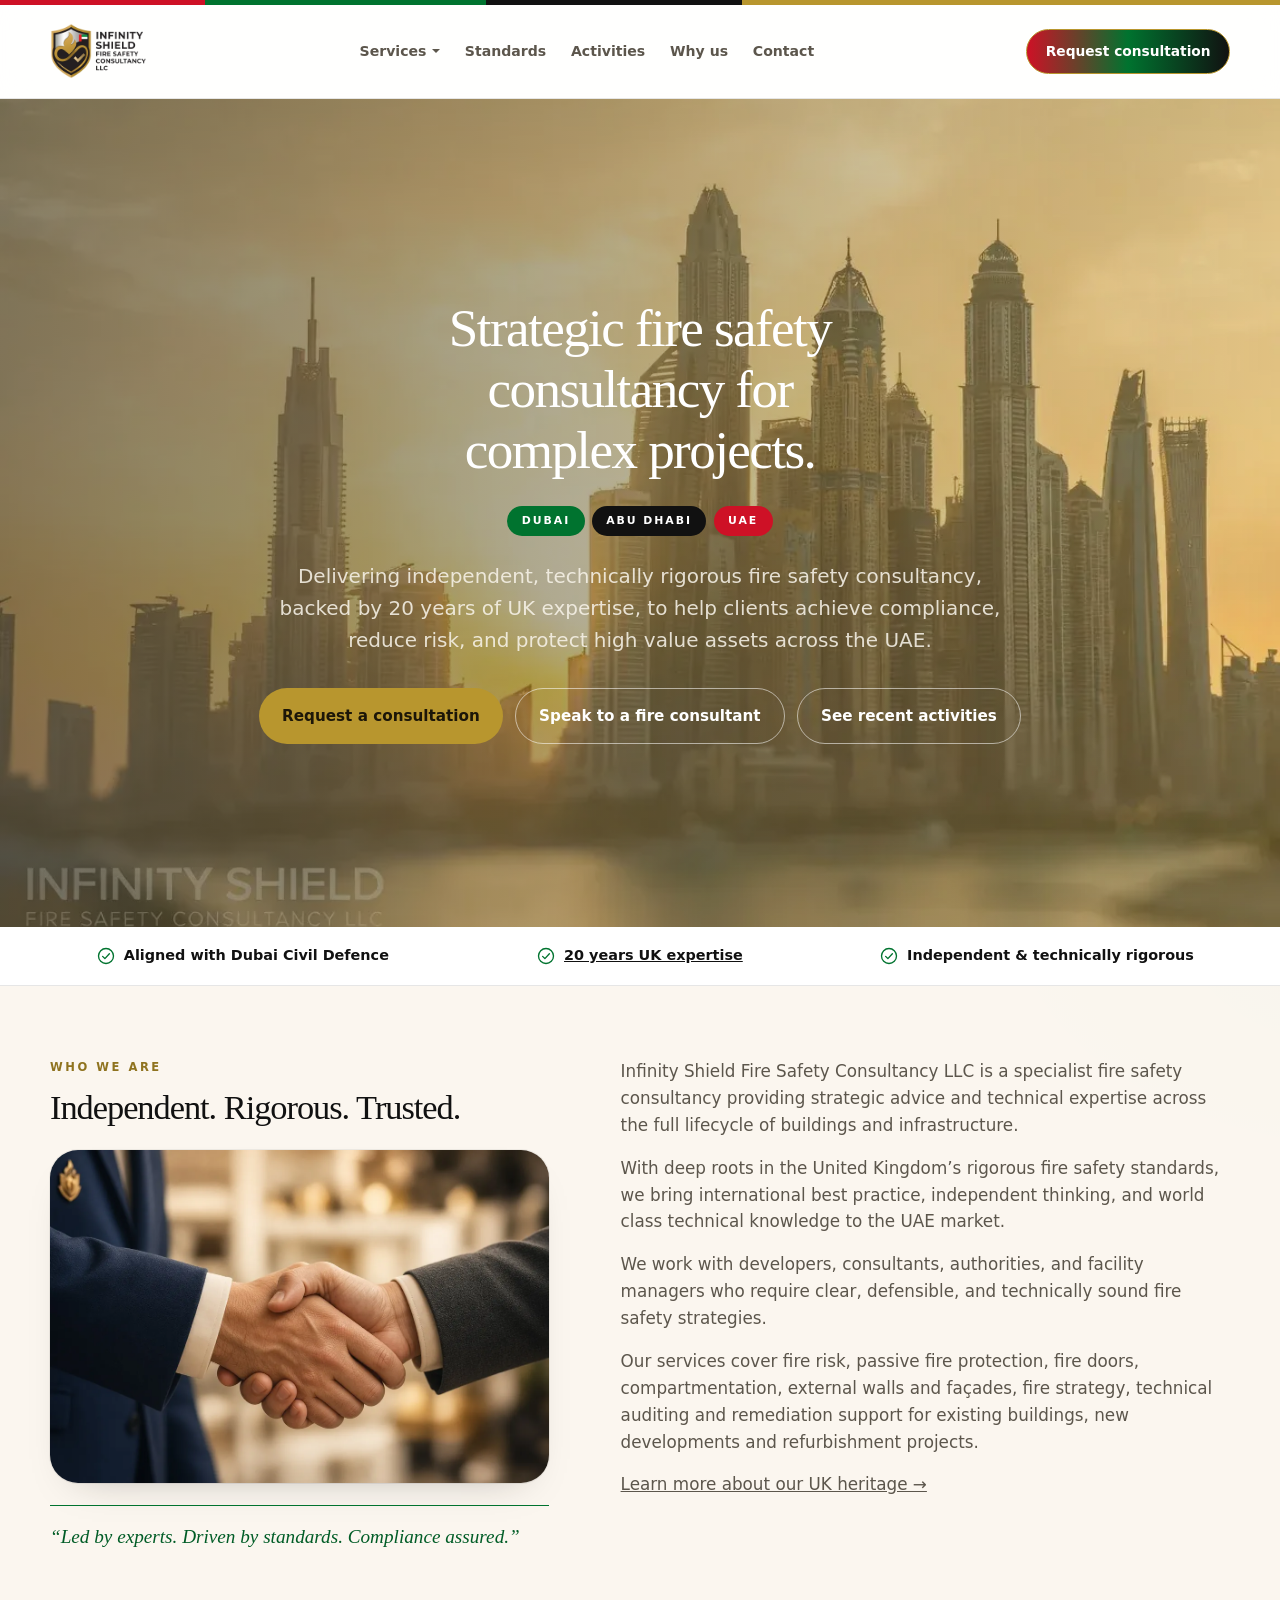
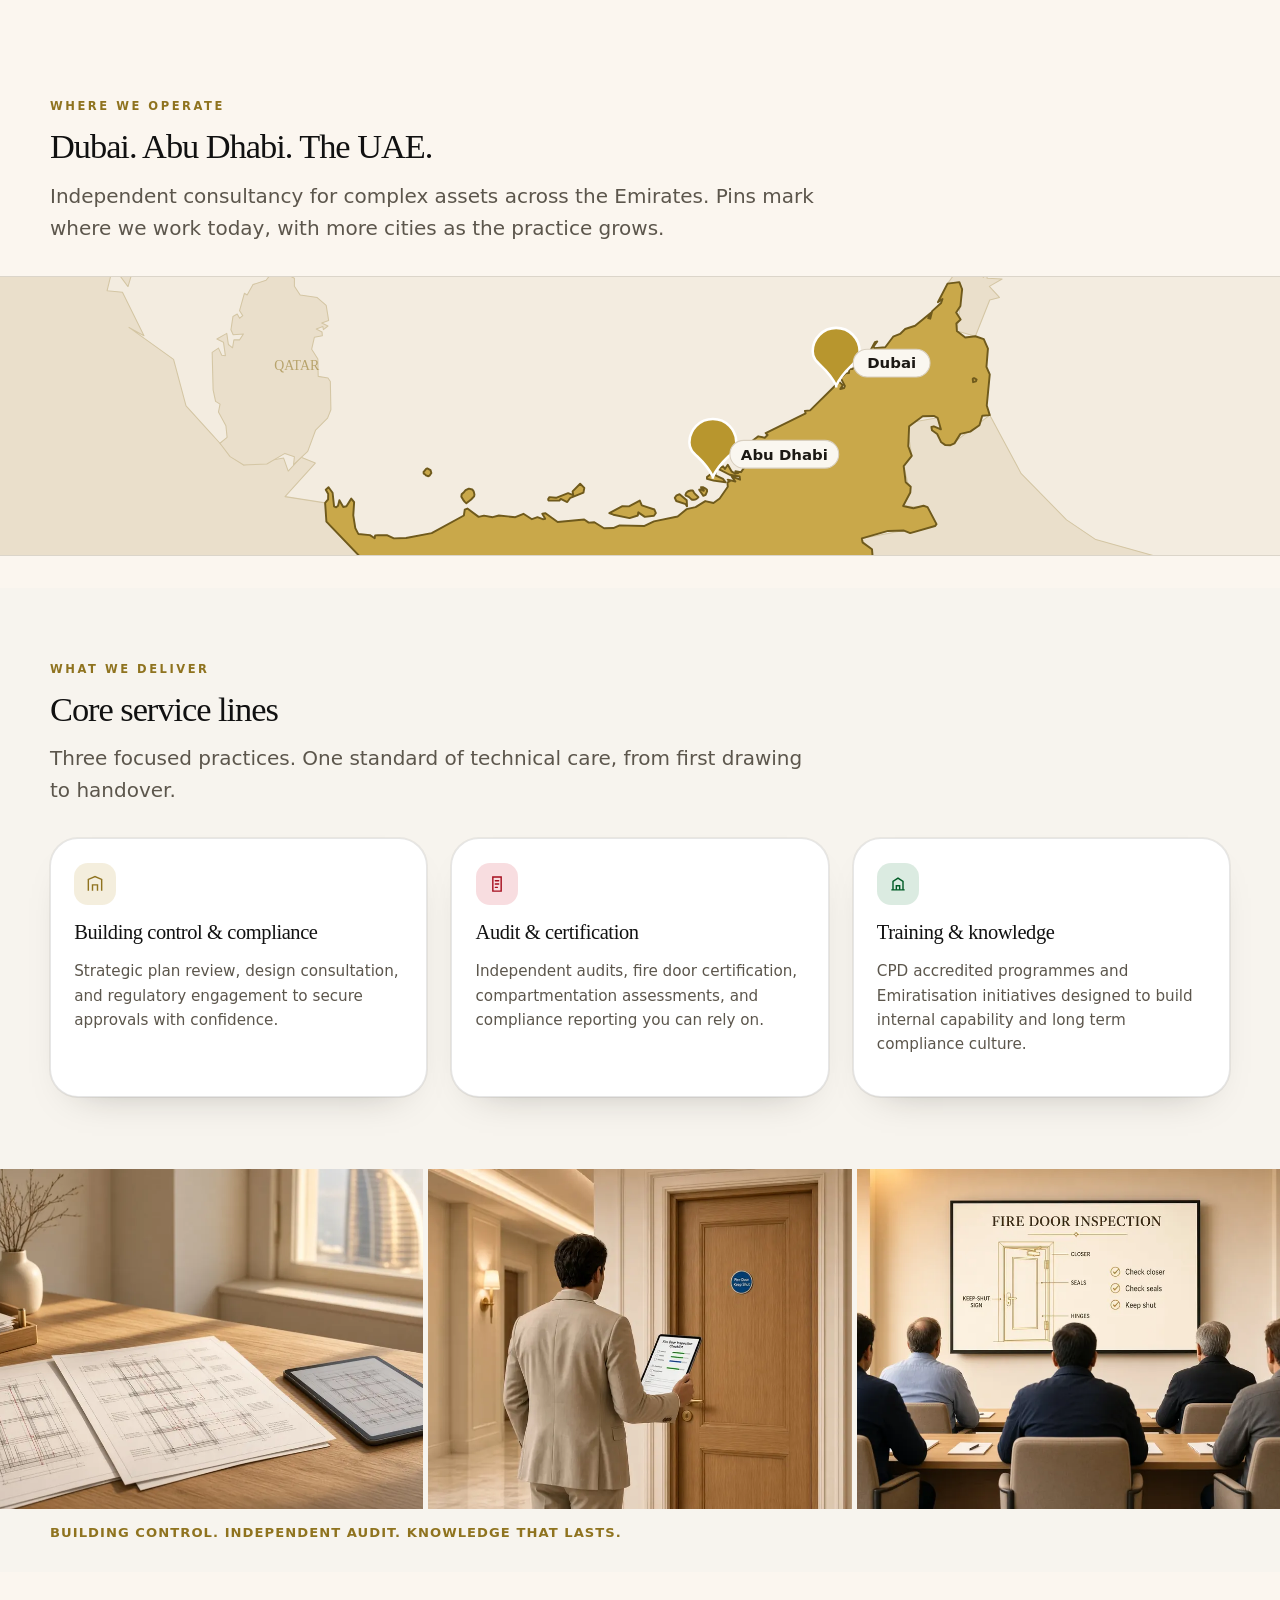
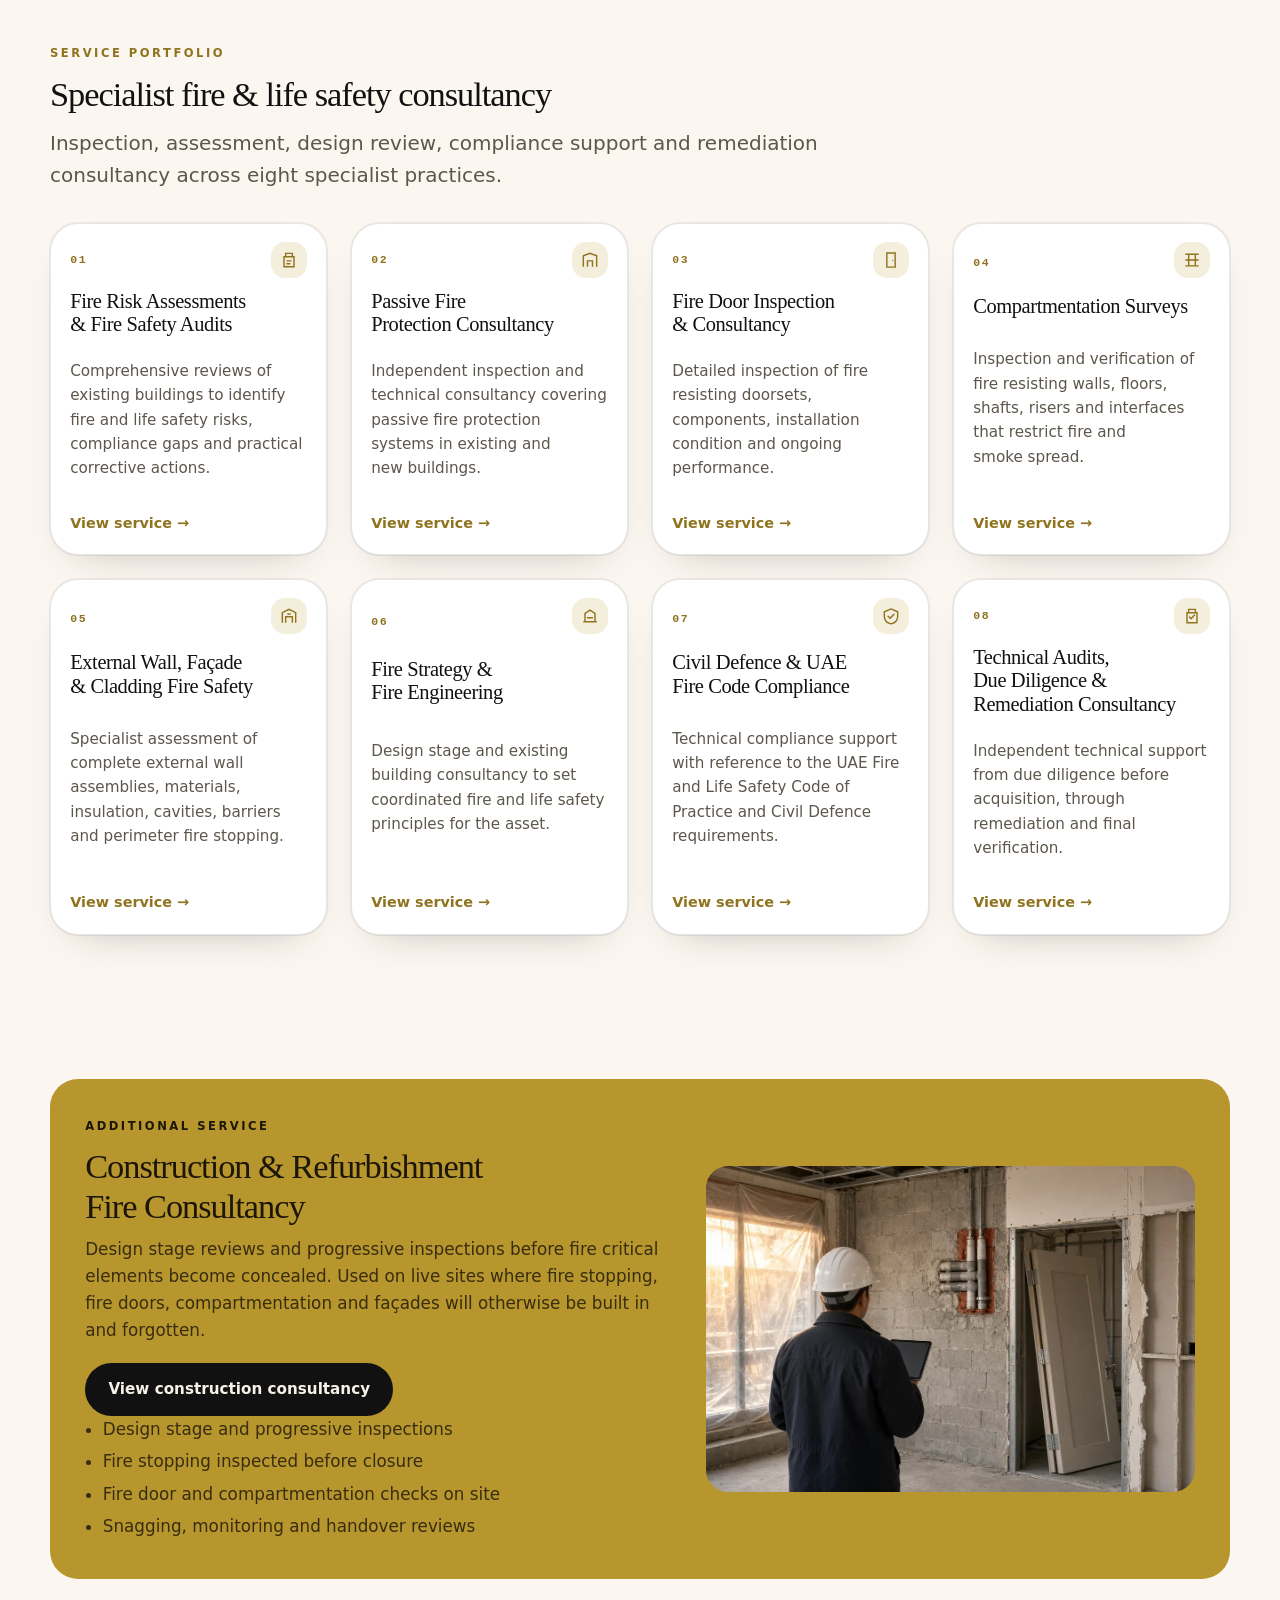
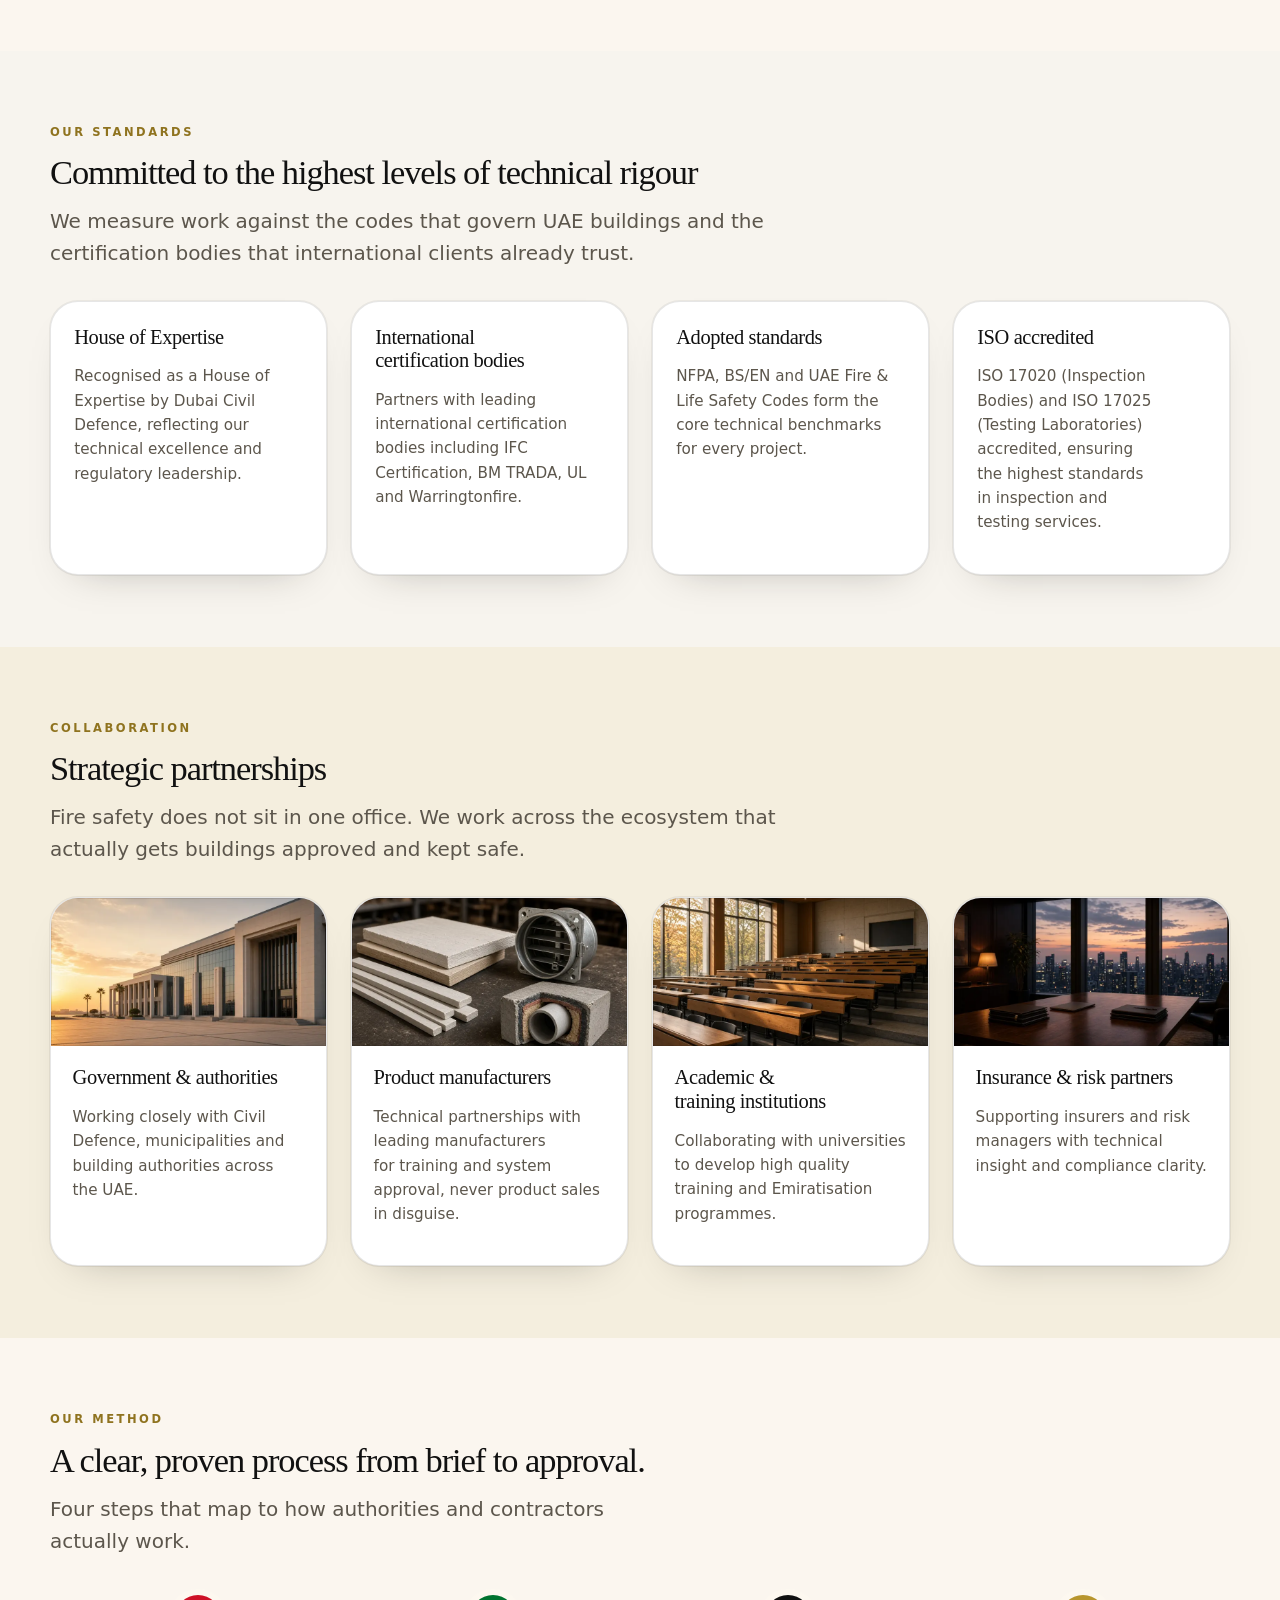
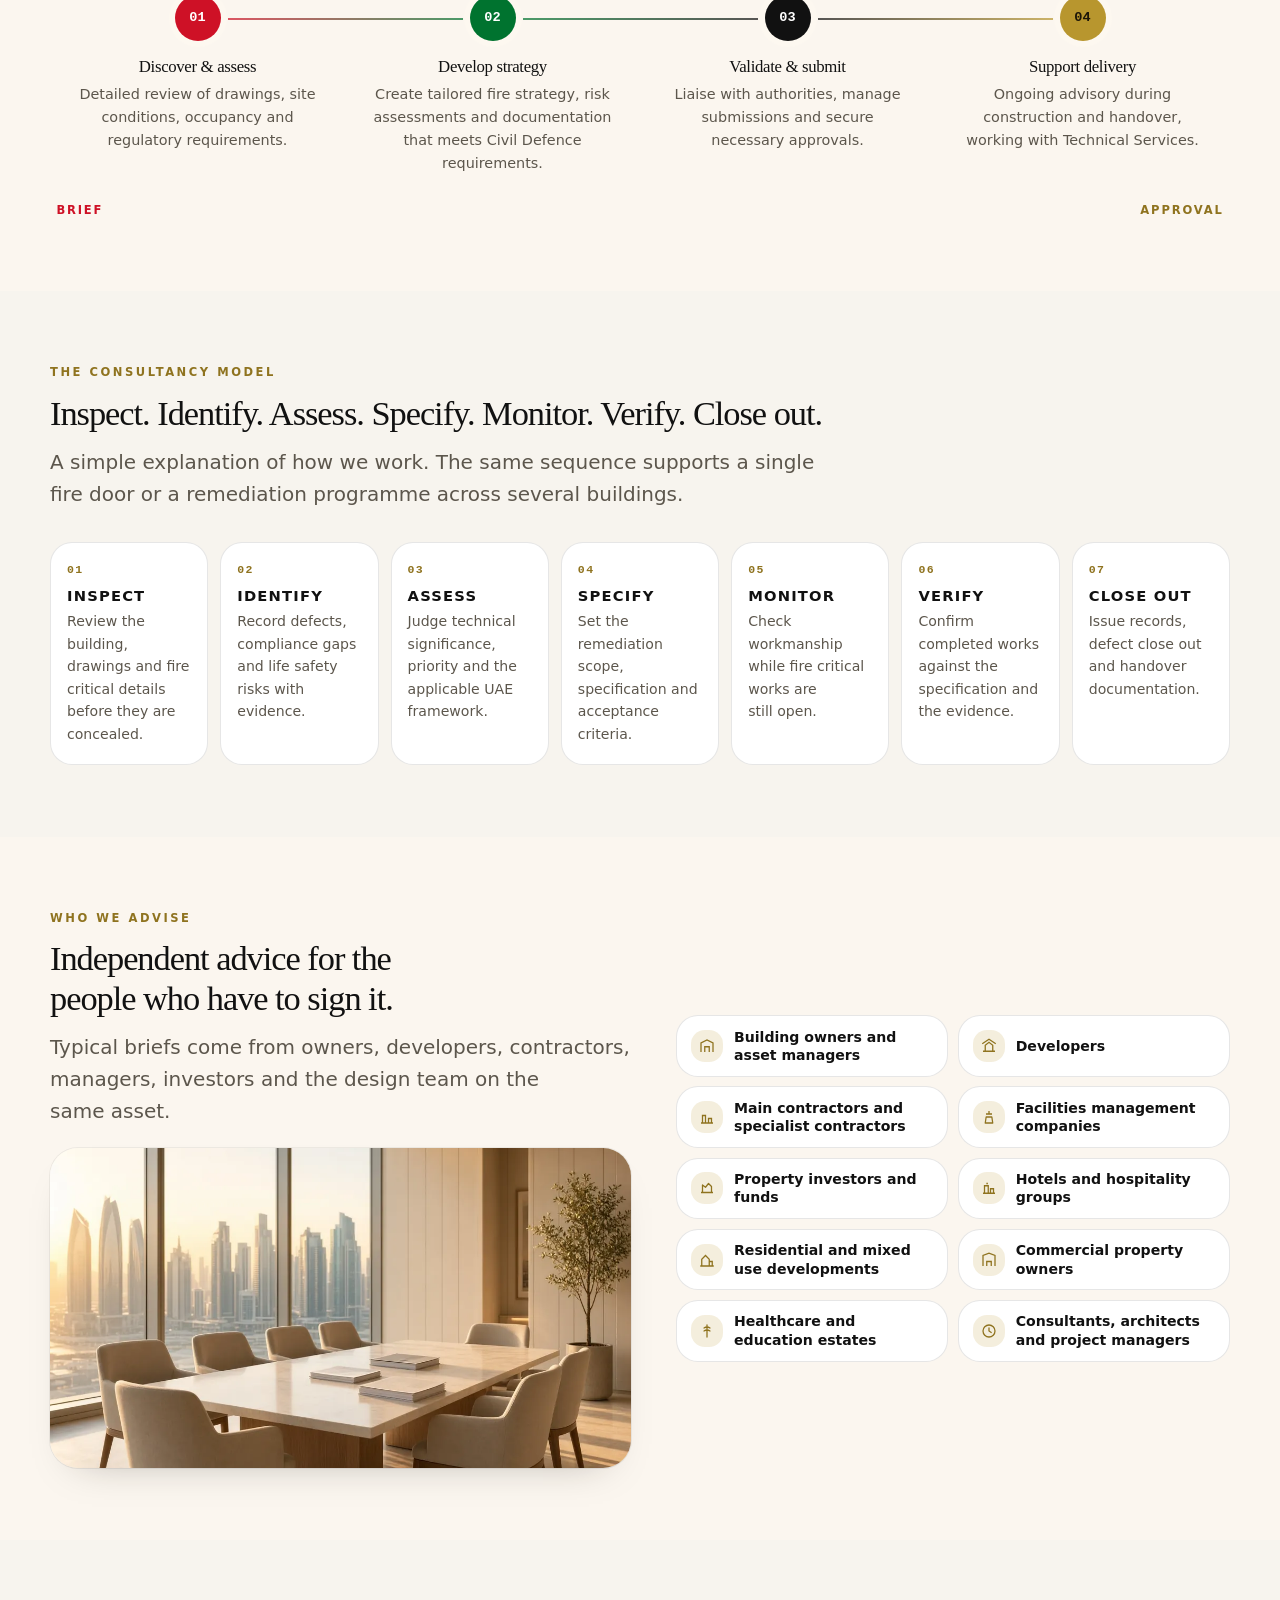
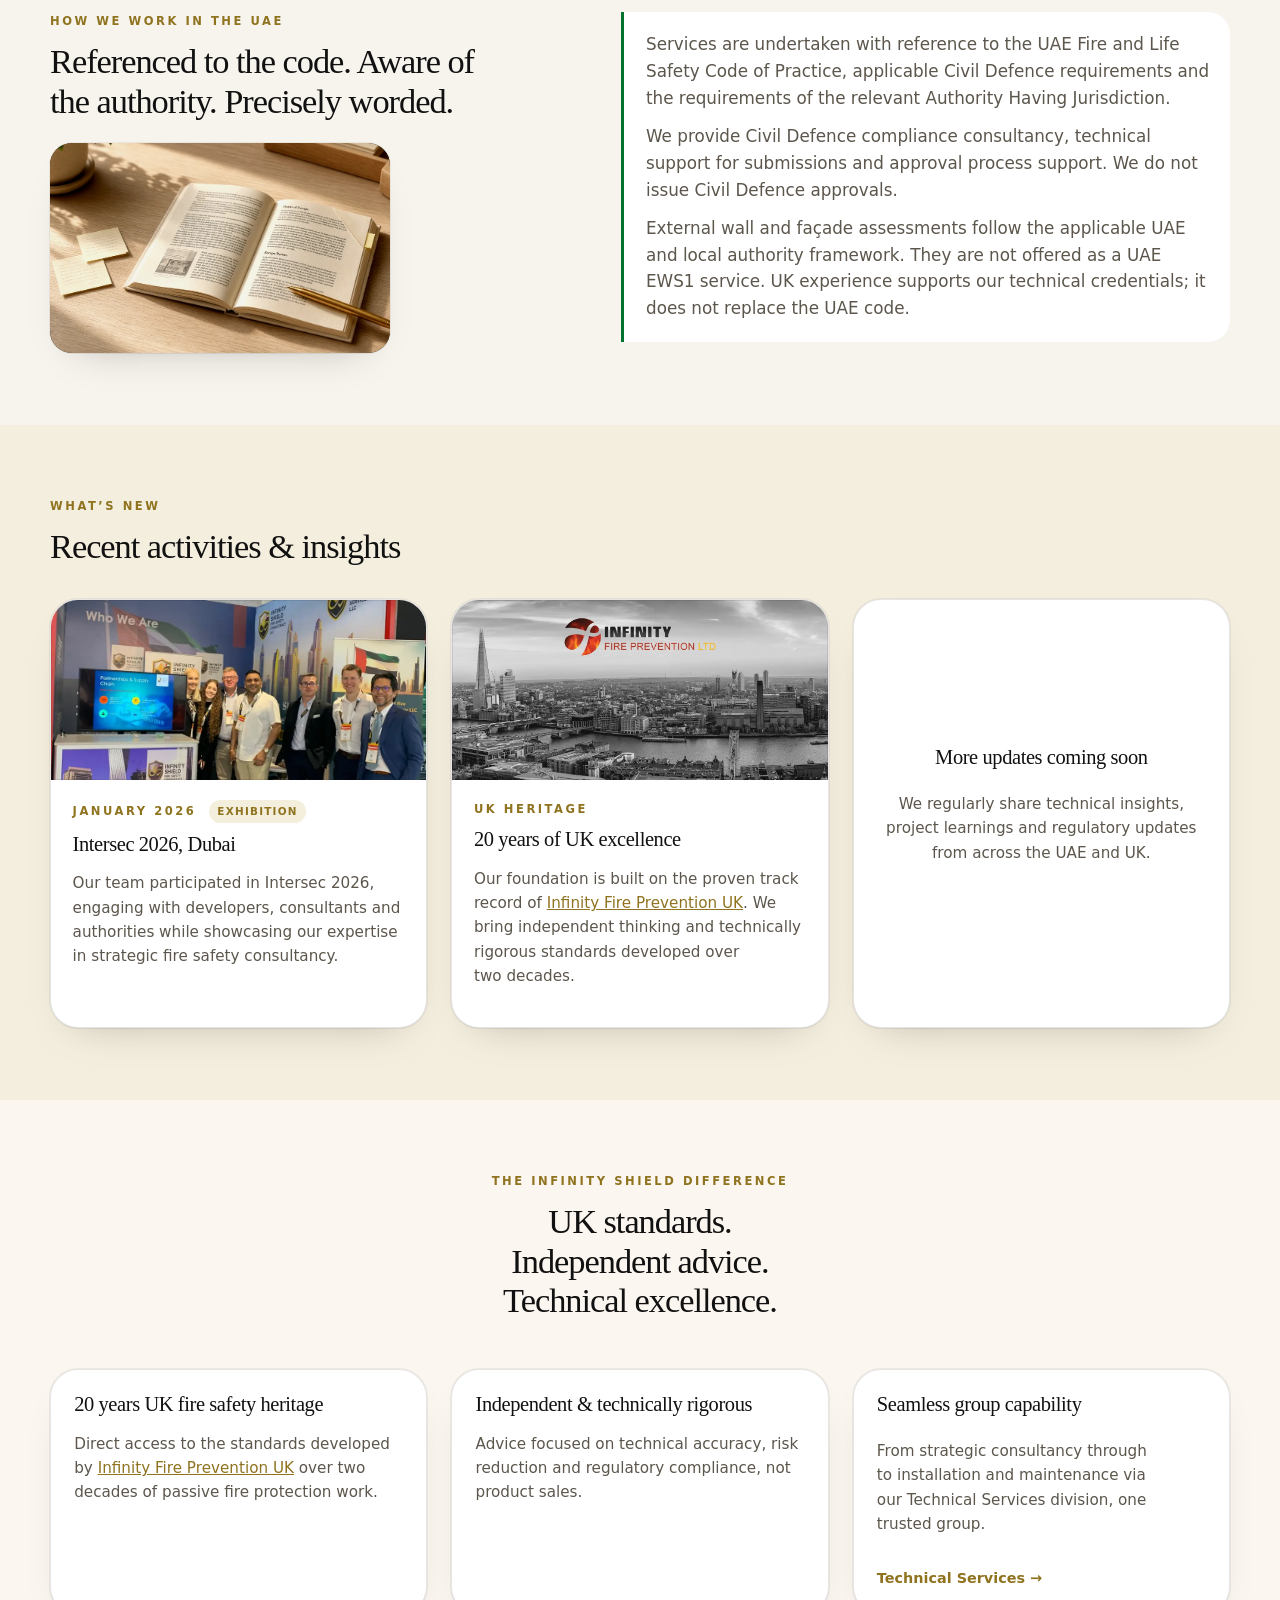
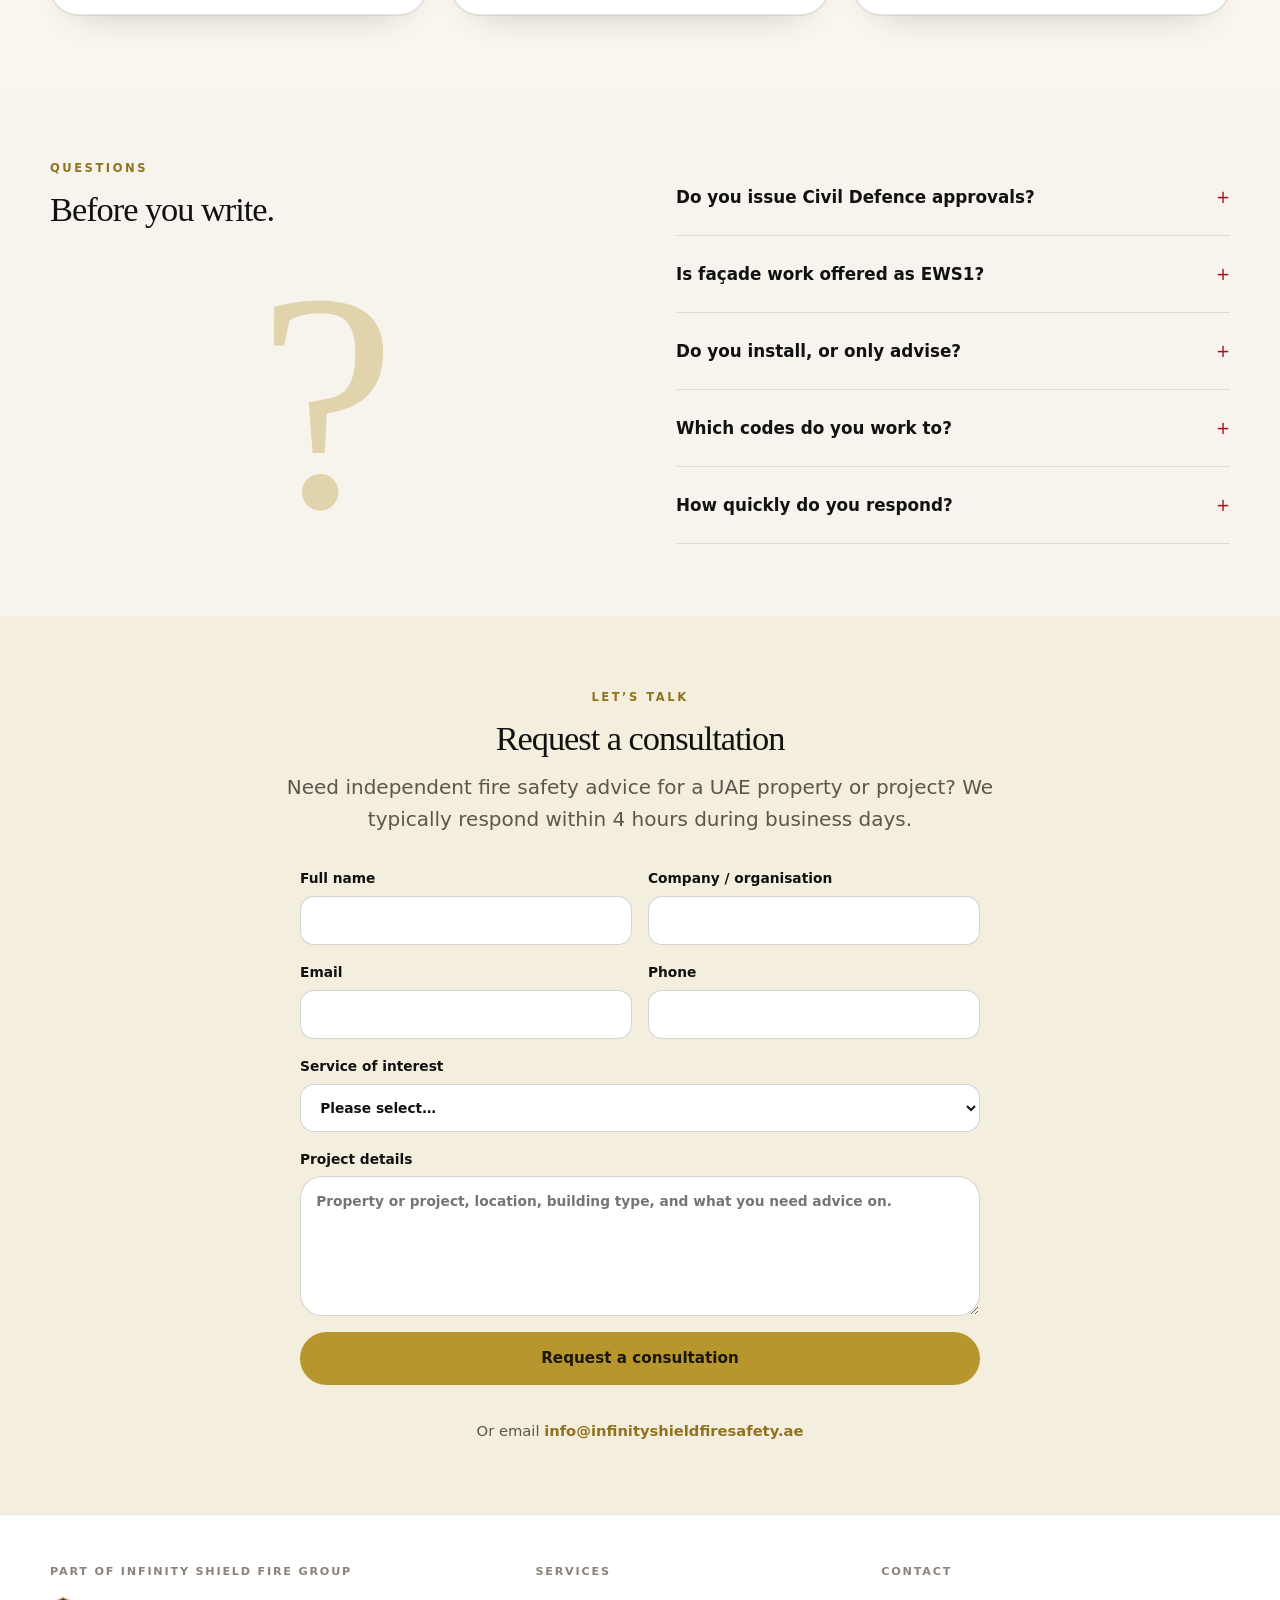
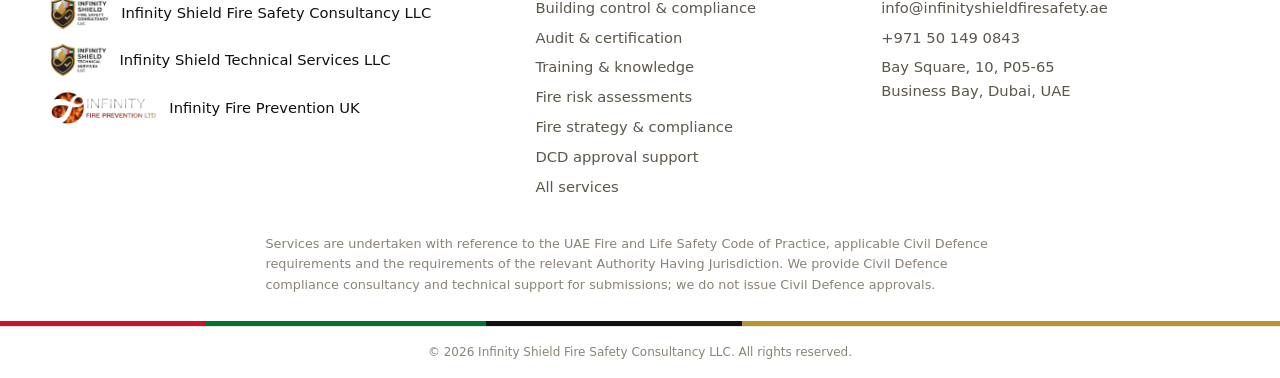
==== commit d145b5db: "Show info@ publicly; form still emails jay@ Contact details now read info@infinityshieldfiresafety.a" ====
--- a/index.html
+++ b/index.html
@@ -3,16 +3,25 @@
 <head>
   <meta charset="UTF-8">
   <meta name="viewport" content="width=device-width, initial-scale=1">
-  <title>Infinity Shield Fire Safety Consultancy LLC | UAE</title>
+  <title>Fire Safety Consultancy in Dubai & Abu Dhabi | Infinity Shield UAE</title>
   <meta name="description" content="Strategic fire safety consultancy delivering independent, technically rigorous advice for complex projects across the UAE.">
-  <link rel="canonical" href="https://iinfinitydev.github.io/infinityshieldconsultancy/">
+  <link rel="canonical" href="https://www.infinityhouseofcompliance.ae/">
   <link rel="icon" href="favicon.ico?v=2">
   <link rel="icon" type="image/webp" href="favicon.webp?v=2">
   <link rel="apple-touch-icon" href="apple-touch-icon.png?v=2">
   <meta property="og:title" content="Infinity Shield Fire Safety Consultancy LLC">
   <meta property="og:description" content="Strategic fire safety consultancy delivering independent, technically rigorous advice for complex projects across the UAE.">
   <meta property="og:type" content="website">
-  <meta property="og:image" content="https://iinfinitydev.github.io/infinityshieldconsultancy/assets/images/hero-background.webp">
+  <meta property="og:image" content="https://www.infinityhouseofcompliance.ae/assets/images/hero-background.webp">
+  <meta property="og:url" content="https://www.infinityhouseofcompliance.ae/">
+  <meta property="og:site_name" content="Infinity Shield Fire Safety Consultancy LLC">
+  <meta property="og:locale" content="en_AE">
+  <meta name="twitter:card" content="summary_large_image">
+  <meta name="twitter:title" content="Infinity Shield Fire Safety Consultancy LLC | UAE">
+  <meta name="twitter:description" content="Strategic fire safety consultancy delivering independent, technically rigorous advice for complex projects across the UAE.">
+  <meta name="twitter:image" content="https://www.infinityhouseofcompliance.ae/assets/images/hero-background.webp">
+  <meta name="robots" content="noindex,nofollow">
+  <meta name="author" content="Infinity Shield Fire Safety Consultancy LLC">
   <meta name="theme-color" content="#b8962e">
   <link rel="preload" as="image" href="assets/images/hero-background.webp">
   <link rel="preload" as="image" href="assets/logos/consultancy-logo.webp">
@@ -21,8 +30,12 @@
   "@context": "https://schema.org",
   "@type": "ProfessionalService",
   "name": "Infinity Shield Fire Safety Consultancy LLC",
-  "url": "https://iinfinitydev.github.io/infinityshieldconsultancy/",
-  "email": "jay@infinityshieldfiresafety.ae",
+  "url": "https://www.infinityhouseofcompliance.ae/",
+  "image": "https://www.infinityhouseofcompliance.ae/assets/images/hero-background.webp",
+  "logo": "https://www.infinityhouseofcompliance.ae/assets/logos/consultancy-logo.webp",
+  "sameAs": ["https://www.infinityfireprevention.com/"],
+  "priceRange": "$$",
+  "email": "info@infinityshieldfiresafety.ae",
   "telephone": "+971501490843",
   "address": {
     "@type": "PostalAddress",
@@ -50,7 +63,7 @@
           "@type": "Service",
           "name": "Fire Risk Assessments & Fire Safety Audits",
           "description": "Comprehensive reviews of existing buildings to identify fire and life-safety risks, compliance gaps and practical corrective actions.",
-          "url": "https://iinfinitydev.github.io/infinityshieldconsultancy/services/fire-risk-assessments.html"
+          "url": "https://www.infinityhouseofcompliance.ae/services/fire-risk-assessments.html"
         }
       },
       {
@@ -59,7 +72,7 @@
           "@type": "Service",
           "name": "Passive Fire Protection Consultancy",
           "description": "Independent inspection and technical consultancy covering passive fire protection systems in existing and new buildings.",
-          "url": "https://iinfinitydev.github.io/infinityshieldconsultancy/services/passive-fire-protection.html"
+          "url": "https://www.infinityhouseofcompliance.ae/services/passive-fire-protection.html"
         }
       },
       {
@@ -68,7 +81,7 @@
           "@type": "Service",
           "name": "Fire Door Inspection & Consultancy",
           "description": "Detailed inspection of fire-resisting doorsets \u2014 components, installation condition and ongoing performance.",
-          "url": "https://iinfinitydev.github.io/infinityshieldconsultancy/services/fire-door-inspections.html"
+          "url": "https://www.infinityhouseofcompliance.ae/services/fire-door-inspections.html"
         }
       },
       {
@@ -77,7 +90,7 @@
           "@type": "Service",
           "name": "Compartmentation Surveys",
           "description": "Inspection and verification of fire-resisting walls, floors, shafts, risers and interfaces that restrict fire and smoke spread.",
-          "url": "https://iinfinitydev.github.io/infinityshieldconsultancy/services/compartmentation-surveys.html"
+          "url": "https://www.infinityhouseofcompliance.ae/services/compartmentation-surveys.html"
         }
       },
       {
@@ -86,7 +99,7 @@
           "@type": "Service",
           "name": "External Wall, Fa\u00e7ade & Cladding Fire Safety",
           "description": "Specialist assessment of complete external wall assemblies \u2014 materials, insulation, cavities, barriers and perimeter fire-stopping.",
-          "url": "https://iinfinitydev.github.io/infinityshieldconsultancy/services/external-wall-facade.html"
+          "url": "https://www.infinityhouseofcompliance.ae/services/external-wall-facade.html"
         }
       },
       {
@@ -95,7 +108,7 @@
           "@type": "Service",
           "name": "Fire Strategy & Fire Engineering",
           "description": "Design-stage and existing-building consultancy to set coordinated fire and life-safety principles for the asset.",
-          "url": "https://iinfinitydev.github.io/infinityshieldconsultancy/services/fire-strategy.html"
+          "url": "https://www.infinityhouseofcompliance.ae/services/fire-strategy.html"
         }
       },
       {
@@ -104,7 +117,7 @@
           "@type": "Service",
           "name": "Civil Defence & UAE Fire Code Compliance",
           "description": "Technical compliance support with reference to the UAE Fire and Life Safety Code of Practice and Civil Defence requirements.",
-          "url": "https://iinfinitydev.github.io/infinityshieldconsultancy/services/civil-defence-compliance.html"
+          "url": "https://www.infinityhouseofcompliance.ae/services/civil-defence-compliance.html"
         }
       },
       {
@@ -113,7 +126,7 @@
           "@type": "Service",
           "name": "Technical Audits, Due Diligence & Remediation Consultancy",
           "description": "Independent technical support from pre-acquisition due diligence through remediation and final verification.",
-          "url": "https://iinfinitydev.github.io/infinityshieldconsultancy/services/technical-audits.html"
+          "url": "https://www.infinityhouseofcompliance.ae/services/technical-audits.html"
         }
       },
       {
@@ -122,7 +135,7 @@
           "@type": "Service",
           "name": "Construction & Refurbishment Fire Consultancy",
           "description": "Design-stage reviews and progressive inspections before fire-critical elements become concealed.",
-          "url": "https://iinfinitydev.github.io/infinityshieldconsultancy/services/construction-refurbishment.html"
+          "url": "https://www.infinityhouseofcompliance.ae/services/construction-refurbishment.html"
         }
       }
     ]
@@ -622,7 +635,7 @@
             <h3>Independent & technically rigorous</h3>
             <p>Advice focused on technical accuracy, risk reduction and regulatory compliance, not product sales.</p>
           </article>
-          <a class="card card-link" href="https://iinfinitydev.github.io/infinityshieldtechnical/">
+          <a class="card card-link" href="https://www.infinityshieldtechnical.ae/">
             <h3>Seamless group capability</h3>
             <p>From strategic consultancy through to installation and maintenance via our Technical Services division, one trusted group.</p>
             <span class="more">Technical Services →</span>
@@ -717,7 +730,7 @@
             <textarea name="Message" id="message" rows="5" placeholder="Property or project, location, building type, and what you need advice on."></textarea>
           </label>
           <button type="submit" class="btn btn-gold btn-block">Request a consultation</button>
-          <p class="form-alt">Or email <a href="mailto:jay@infinityshieldfiresafety.ae">jay@infinityshieldfiresafety.ae</a></p>
+          <p class="form-alt">Or email <a href="mailto:info@infinityshieldfiresafety.ae">info@infinityshieldfiresafety.ae</a></p>
         </form>
       </div>
     </section>
@@ -730,7 +743,7 @@
           <img src="assets/logos/consultancy-logo.webp" width="480" height="276" alt="" loading="lazy">
           <span>Infinity Shield Fire Safety Consultancy LLC</span>
         </a>
-        <a class="group-link" href="https://iinfinitydev.github.io/infinityshieldtechnical/">
+        <a class="group-link" href="https://www.infinityshieldtechnical.ae/">
           <img src="assets/logos/technical-logo.webp" width="480" height="284" alt="" loading="lazy">
           <span>Infinity Shield Technical Services LLC</span>
         </a>
@@ -754,7 +767,7 @@
       <div>
         <div class="foot-label">Contact</div>
         <div class="foot-list">
-          <a href="mailto:jay@infinityshieldfiresafety.ae">jay@infinityshieldfiresafety.ae</a>
+          <a href="mailto:info@infinityshieldfiresafety.ae">info@infinityshieldfiresafety.ae</a>
           <a href="tel:+971501490843">+971 50 149 0843</a>
           <div>Bay Square, 10, P05-65<br>Business Bay, Dubai, UAE</div>
         </div>
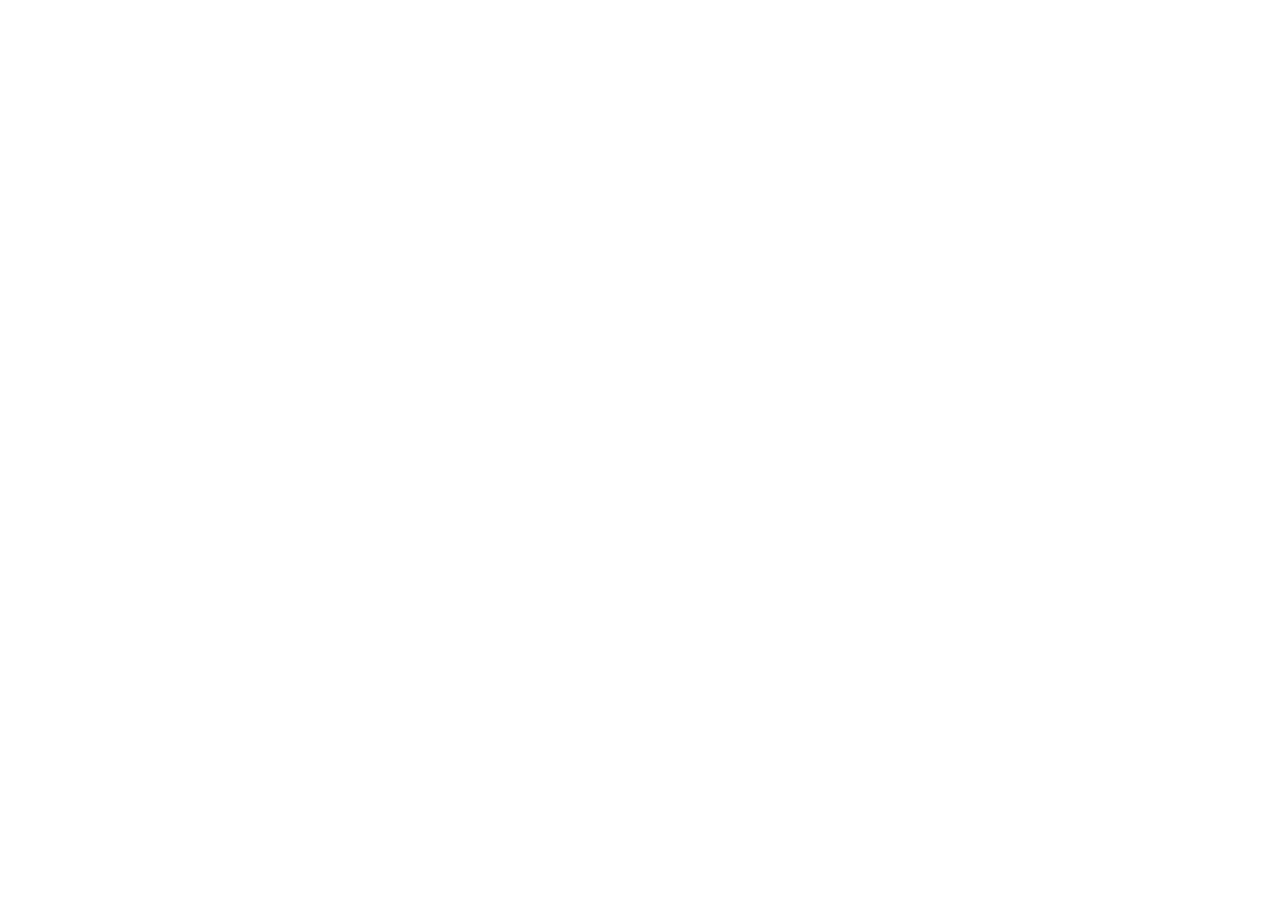
==== commit 35af23fa: "Preview domain now redirects to the live consultancy site Approved site moved to www.infinityshieldf" ====
--- a/index.html
+++ b/index.html
@@ -3,780 +3,13 @@
 <head>
   <meta charset="UTF-8">
   <meta name="viewport" content="width=device-width, initial-scale=1">
-  <title>Fire Safety Consultancy in Dubai & Abu Dhabi | Infinity Shield UAE</title>
-  <meta name="description" content="Strategic fire safety consultancy delivering independent, technically rigorous advice for complex projects across the UAE.">
-  <link rel="canonical" href="https://www.infinityhouseofcompliance.ae/">
-  <link rel="icon" href="favicon.ico?v=2">
-  <link rel="icon" type="image/webp" href="favicon.webp?v=2">
-  <link rel="apple-touch-icon" href="apple-touch-icon.png?v=2">
-  <meta property="og:title" content="Infinity Shield Fire Safety Consultancy LLC">
-  <meta property="og:description" content="Strategic fire safety consultancy delivering independent, technically rigorous advice for complex projects across the UAE.">
-  <meta property="og:type" content="website">
-  <meta property="og:image" content="https://www.infinityhouseofcompliance.ae/assets/images/hero-background.webp">
-  <meta property="og:url" content="https://www.infinityhouseofcompliance.ae/">
-  <meta property="og:site_name" content="Infinity Shield Fire Safety Consultancy LLC">
-  <meta property="og:locale" content="en_AE">
-  <meta name="twitter:card" content="summary_large_image">
-  <meta name="twitter:title" content="Infinity Shield Fire Safety Consultancy LLC | UAE">
-  <meta name="twitter:description" content="Strategic fire safety consultancy delivering independent, technically rigorous advice for complex projects across the UAE.">
-  <meta name="twitter:image" content="https://www.infinityhouseofcompliance.ae/assets/images/hero-background.webp">
-  <meta name="robots" content="noindex,nofollow">
-  <meta name="author" content="Infinity Shield Fire Safety Consultancy LLC">
-  <meta name="theme-color" content="#b8962e">
-  <link rel="preload" as="image" href="assets/images/hero-background.webp">
-  <link rel="preload" as="image" href="assets/logos/consultancy-logo.webp">
-  <script type="application/ld+json">
-{
-  "@context": "https://schema.org",
-  "@type": "ProfessionalService",
-  "name": "Infinity Shield Fire Safety Consultancy LLC",
-  "url": "https://www.infinityhouseofcompliance.ae/",
-  "image": "https://www.infinityhouseofcompliance.ae/assets/images/hero-background.webp",
-  "logo": "https://www.infinityhouseofcompliance.ae/assets/logos/consultancy-logo.webp",
-  "sameAs": ["https://www.infinityfireprevention.com/"],
-  "priceRange": "$$",
-  "email": "info@infinityshieldfiresafety.ae",
-  "telephone": "+971501490843",
-  "address": {
-    "@type": "PostalAddress",
-    "streetAddress": "Bay Square - 10 - P05-65, Business Bay",
-    "addressLocality": "Dubai",
-    "addressCountry": "AE"
-  },
-  "areaServed": [
-    "Dubai",
-    "Abu Dhabi",
-    "United Arab Emirates"
-  ],
-  "parentOrganization": {
-    "@type": "Organization",
-    "name": "Infinity Shield Fire Group"
-  },
-  "description": "Independent fire and life-safety consultancy for the UAE: inspection, assessment, design review, compliance support and remediation consultancy.",
-  "hasOfferCatalog": {
-    "@type": "OfferCatalog",
-    "name": "Fire and life-safety consultancy",
-    "itemListElement": [
-      {
-        "@type": "Offer",
-        "itemOffered": {
-          "@type": "Service",
-          "name": "Fire Risk Assessments & Fire Safety Audits",
-          "description": "Comprehensive reviews of existing buildings to identify fire and life-safety risks, compliance gaps and practical corrective actions.",
-          "url": "https://www.infinityhouseofcompliance.ae/services/fire-risk-assessments.html"
-        }
-      },
-      {
-        "@type": "Offer",
-        "itemOffered": {
-          "@type": "Service",
-          "name": "Passive Fire Protection Consultancy",
-          "description": "Independent inspection and technical consultancy covering passive fire protection systems in existing and new buildings.",
-          "url": "https://www.infinityhouseofcompliance.ae/services/passive-fire-protection.html"
-        }
-      },
-      {
-        "@type": "Offer",
-        "itemOffered": {
-          "@type": "Service",
-          "name": "Fire Door Inspection & Consultancy",
-          "description": "Detailed inspection of fire-resisting doorsets \u2014 components, installation condition and ongoing performance.",
-          "url": "https://www.infinityhouseofcompliance.ae/services/fire-door-inspections.html"
-        }
-      },
-      {
-        "@type": "Offer",
-        "itemOffered": {
-          "@type": "Service",
-          "name": "Compartmentation Surveys",
-          "description": "Inspection and verification of fire-resisting walls, floors, shafts, risers and interfaces that restrict fire and smoke spread.",
-          "url": "https://www.infinityhouseofcompliance.ae/services/compartmentation-surveys.html"
-        }
-      },
-      {
-        "@type": "Offer",
-        "itemOffered": {
-          "@type": "Service",
-          "name": "External Wall, Fa\u00e7ade & Cladding Fire Safety",
-          "description": "Specialist assessment of complete external wall assemblies \u2014 materials, insulation, cavities, barriers and perimeter fire-stopping.",
-          "url": "https://www.infinityhouseofcompliance.ae/services/external-wall-facade.html"
-        }
-      },
-      {
-        "@type": "Offer",
-        "itemOffered": {
-          "@type": "Service",
-          "name": "Fire Strategy & Fire Engineering",
-          "description": "Design-stage and existing-building consultancy to set coordinated fire and life-safety principles for the asset.",
-          "url": "https://www.infinityhouseofcompliance.ae/services/fire-strategy.html"
-        }
-      },
-      {
-        "@type": "Offer",
-        "itemOffered": {
-          "@type": "Service",
-          "name": "Civil Defence & UAE Fire Code Compliance",
-          "description": "Technical compliance support with reference to the UAE Fire and Life Safety Code of Practice and Civil Defence requirements.",
-          "url": "https://www.infinityhouseofcompliance.ae/services/civil-defence-compliance.html"
-        }
-      },
-      {
-        "@type": "Offer",
-        "itemOffered": {
-          "@type": "Service",
-          "name": "Technical Audits, Due Diligence & Remediation Consultancy",
-          "description": "Independent technical support from pre-acquisition due diligence through remediation and final verification.",
-          "url": "https://www.infinityhouseofcompliance.ae/services/technical-audits.html"
-        }
-      },
-      {
-        "@type": "Offer",
-        "itemOffered": {
-          "@type": "Service",
-          "name": "Construction & Refurbishment Fire Consultancy",
-          "description": "Design-stage reviews and progressive inspections before fire-critical elements become concealed.",
-          "url": "https://www.infinityhouseofcompliance.ae/services/construction-refurbishment.html"
-        }
-      }
-    ]
-  }
-}
-  </script>
-  <link rel="stylesheet" href="assets/css/site.css">
+  <title>Infinity Shield Fire Safety Consultancy</title>
+  <link rel="canonical" href="https://www.infinityshieldfiresafety.ae/">
+  <meta http-equiv="refresh" content="0;url=https://www.infinityshieldfiresafety.ae/">
+  <meta name="robots" content="noindex,follow">
+  <script>location.replace("https://www.infinityshieldfiresafety.ae/");</script>
 </head>
 <body>
-  <a class="skip" href="#main">Skip to content</a>
-  <nav class="nav" id="navbar">
-    <div class="nav-inner">
-      <a class="brand" href="index.html" aria-label="Infinity Shield Fire Safety Consultancy home">
-        <img src="assets/logos/consultancy-logo.webp" width="480" height="276" alt="Infinity Shield Fire Safety Consultancy LLC">
-      </a>
-      <div class="nav-links">
-        <details class="nav-drop">
-          <summary>Services</summary>
-          <div class="nav-panel">
-            <a href="services/index.html">All services</a>
-          <a href="services/fire-risk-assessments.html">Fire risk assessments</a>
-          <a href="services/passive-fire-protection.html">Passive fire protection</a>
-          <a href="services/fire-door-inspections.html">Fire door inspections</a>
-          <a href="services/compartmentation-surveys.html">Compartmentation surveys</a>
-          <a href="services/external-wall-facade.html">External wall &amp; façade</a>
-          <a href="services/fire-strategy.html">Fire strategy</a>
-          <a href="services/civil-defence-compliance.html">Civil Defence compliance</a>
-          <a href="services/technical-audits.html">Audits &amp; due diligence</a>
-          <a href="services/construction-refurbishment.html">Construction &amp; refurbishment</a>
-          </div>
-        </details>
-        <a href="index.html#regulatory">Standards</a>
-        <a href="index.html#activities">Activities</a>
-        <a href="index.html#why-us">Why us</a>
-        <a href="index.html#contact">Contact</a>
-      </div>
-      <a class="nav-cta" href="index.html#contact">Request consultation</a>
-      <button class="menu-btn" id="mobile-menu-btn" aria-expanded="false" aria-controls="mobile-menu" aria-label="Open menu">
-        <span></span>
-      </button>
-    </div>
-    <div class="mobile-panel" id="mobile-menu">
-      <a href="services/index.html">Services</a>
-      <a href="index.html#regulatory">Standards</a>
-      <a href="index.html#activities">Activities</a>
-      <a href="index.html#why-us">Why us</a>
-      <a href="index.html#contact">Contact</a>
-    </div>
-  </nav>
-
-  <header class="hero" id="top">
-    <div class="hero-media" role="img" aria-label="Dubai skyline at dusk"></div>
-    <div class="hero-copy">
-      <h1>Strategic fire safety consultancy for complex projects.</h1>
-      <div class="pills">
-        <span class="pill-green">Dubai</span>
-        <span class="pill-black">Abu Dhabi</span>
-        <span class="pill-red">UAE</span>
-      </div>
-      <p>Delivering independent, technically rigorous fire safety consultancy, backed by 20 years of UK expertise, to help clients achieve compliance, reduce risk, and protect high value assets across the UAE.</p>
-      <div class="actions">
-        <a class="btn btn-gold" href="#contact">Request a consultation</a>
-        <a class="btn btn-ghost" href="tel:+971501490843">Speak to a fire consultant</a>
-        <a class="btn btn-ghost" href="#activities">See recent activities</a>
-      </div>
-    </div>
-  </header>
-
-  <div class="trust">
-    <ul>
-      <li><svg width="18" height="18" viewBox="0 0 24 24" fill="none" aria-hidden="true"><circle cx="12" cy="12" r="10" stroke="currentColor" stroke-width="1.8"/><path d="M7.5 12.5 10.5 15.5 16.5 9" stroke="currentColor" stroke-width="1.8" stroke-linecap="round" stroke-linejoin="round"/></svg> Aligned with Dubai Civil Defence</li>
-      <li><svg width="18" height="18" viewBox="0 0 24 24" fill="none" aria-hidden="true"><circle cx="12" cy="12" r="10" stroke="currentColor" stroke-width="1.8"/><path d="M7.5 12.5 10.5 15.5 16.5 9" stroke="currentColor" stroke-width="1.8" stroke-linecap="round" stroke-linejoin="round"/></svg> <a href="https://www.infinityfireprevention.com/" target="_blank" rel="noopener noreferrer">20 years UK expertise</a></li>
-      <li><svg width="18" height="18" viewBox="0 0 24 24" fill="none" aria-hidden="true"><circle cx="12" cy="12" r="10" stroke="currentColor" stroke-width="1.8"/><path d="M7.5 12.5 10.5 15.5 16.5 9" stroke="currentColor" stroke-width="1.8" stroke-linecap="round" stroke-linejoin="round"/></svg> Independent & technically rigorous</li>
-    </ul>
-  </div>
-
-  <main id="main">
-    <section class="band-cream">
-      <div class="wrap split split-2">
-        <div>
-          <div class="eyebrow">Who we are</div>
-          <h2>Independent. Rigorous. Trusted.</h2>
-          <figure class="inset-photo">
-            <img src="assets/images/who-we-are-handshake.webp?v=2" width="1100" height="733" alt="A professional handshake" loading="lazy" decoding="async">
-          </figure>
-          <p class="quote">“Led by experts. Driven by standards. Compliance assured.”</p>
-        </div>
-        <div class="prose">
-          <p>Infinity Shield Fire Safety Consultancy LLC is a specialist fire safety consultancy providing strategic advice and technical expertise across the full lifecycle of buildings and infrastructure.</p>
-          <p>With deep roots in the United Kingdom’s rigorous fire safety standards, we bring international best practice, independent thinking, and world class technical knowledge to the UAE market.</p>
-          <p>We work with developers, consultants, authorities, and facility managers who require clear, defensible, and technically sound fire safety strategies.</p>
-          <p>Our services cover fire risk, passive fire protection, fire doors, compartmentation, external walls and façades, fire strategy, technical auditing and remediation support for existing buildings, new developments and refurbishment projects.</p>
-          <p><a href="https://www.infinityfireprevention.com/" target="_blank" rel="noopener noreferrer">Learn more about our UK heritage →</a></p>
-        </div>
-      </div>
-    </section>
-
-    <section class="coverage band-cream" id="coverage">
-      <div class="wrap">
-        <div class="eyebrow">Where we operate</div>
-        <h2>Dubai. Abu Dhabi. The UAE.</h2>
-        <p class="lead lead-space">Independent consultancy for complex assets across the Emirates. Pins mark where we work today, with more cities as the practice grows.</p>
-      </div>
-      <div class="map-shell">
-        <div class="map-static" id="uae-map">
-          <img src="assets/images/uae-coverage.svg?v=2" width="1200" height="720" alt="Map of the United Arab Emirates with offices in Dubai and Abu Dhabi">
-        </div>
-      </div>
-    </section>
-
-    <section id="services" class="band-paper">
-      <div class="wrap">
-        <div class="eyebrow">What we deliver</div>
-        <h2>Core service lines</h2>
-        <p class="lead lead-space">Three focused practices. One standard of technical care, from first drawing to handover.</p>
-        <div class="grid cols-3">
-          <article class="card">
-            <div class="icon" aria-hidden="true"><svg width="20" height="20" viewBox="0 0 24 24" fill="none"><path d="M4 20V6.5L12 3l8 3.5V20" stroke="currentColor" stroke-width="1.7"/><path d="M9 20v-7h6v7" stroke="currentColor" stroke-width="1.7"/></svg></div>
-            <h3>Building control & compliance</h3>
-            <p>Strategic plan review, design consultation, and regulatory engagement to secure approvals with confidence.</p>
-          </article>
-          <article class="card">
-            <div class="icon icon-red" aria-hidden="true"><svg width="20" height="20" viewBox="0 0 24 24" fill="none"><path d="M7 3.5h10v17H7z" stroke="currentColor" stroke-width="1.7"/><path d="M10 8h4M10 12h4M10 16h2.5" stroke="currentColor" stroke-width="1.7" stroke-linecap="round"/></svg></div>
-            <h3>Audit & certification</h3>
-            <p>Independent audits, fire door certification, compartmentation assessments, and compliance reporting you can rely on.</p>
-          </article>
-          <article class="card">
-            <div class="icon icon-green" aria-hidden="true"><svg width="20" height="20" viewBox="0 0 24 24" fill="none"><path d="M4 19h16M6 19V9l6-4 6 4v10" stroke="currentColor" stroke-width="1.7"/><path d="M10 19v-5h4v5" stroke="currentColor" stroke-width="1.7"/></svg></div>
-            <h3>Training & knowledge</h3>
-            <p>CPD accredited programmes and Emiratisation initiatives designed to build internal capability and long term compliance culture.</p>
-          </article>
-        </div>
-      </div>
-    </section>
-
-    <div class="photo-row" role="group" aria-label="Building control, audit and training">
-      <figure>
-        <img src="assets/images/core-control.webp" width="1000" height="667" alt="Fire strategy drawings for building control and compliance" loading="lazy" decoding="async">
-      </figure>
-      <figure>
-        <img src="assets/images/core-audit.webp?v=3" width="1000" height="667" alt="Fire door inspection on a tablet" loading="lazy" decoding="async">
-      </figure>
-      <figure>
-        <img src="assets/images/core-training.webp?v=4" width="1000" height="667" alt="Fire door inspection training for inspectors and operators" loading="lazy" decoding="async">
-      </figure>
-    </div>
-    <p class="photo-cap">Building control. Independent audit. Knowledge that lasts.</p>
-
-    <section id="portfolio" class="band-cream">
-      <div class="wrap">
-        <div class="eyebrow">Service portfolio</div>
-        <h2>Specialist fire & life safety consultancy</h2>
-        <p class="lead lead-space">Inspection, assessment, design review, compliance support and remediation consultancy across eight specialist practices.</p>
-        <div class="grid cols-4">
-          <a class="card card-link" href="services/fire-risk-assessments.html">
-            <div class="svc-num">01</div>
-            <div class="icon"><svg width="20" height="20" viewBox="0 0 24 24" fill="none" aria-hidden="true"><path d="M8 4h8v4H8zM6 8h12v12H6z" stroke="currentColor" stroke-width="1.7"/><path d="M9.5 13h5M9.5 16.5h3.5" stroke="currentColor" stroke-width="1.7" stroke-linecap="round"/></svg></div>
-            <h3>Fire Risk Assessments &amp; Fire Safety Audits</h3>
-            <p>Comprehensive reviews of existing buildings to identify fire and life safety risks, compliance gaps and practical corrective actions.</p>
-            <span class="more">View service →</span>
-          </a>
-          <a class="card card-link" href="services/passive-fire-protection.html">
-            <div class="svc-num">02</div>
-            <div class="icon"><svg width="20" height="20" viewBox="0 0 24 24" fill="none" aria-hidden="true"><path d="M4 20V7l8-3 8 3v13" stroke="currentColor" stroke-width="1.7"/><path d="M9 20v-7h6v7" stroke="currentColor" stroke-width="1.7"/></svg></div>
-            <h3>Passive Fire Protection Consultancy</h3>
-            <p>Independent inspection and technical consultancy covering passive fire protection systems in existing and new buildings.</p>
-            <span class="more">View service →</span>
-          </a>
-          <a class="card card-link" href="services/fire-door-inspections.html">
-            <div class="svc-num">03</div>
-            <div class="icon"><svg width="20" height="20" viewBox="0 0 24 24" fill="none" aria-hidden="true"><path d="M7 3.5h10v17H7z" stroke="currentColor" stroke-width="1.7"/><circle cx="14.2" cy="12.5" r="0.8" fill="currentColor"/></svg></div>
-            <h3>Fire Door Inspection &amp; Consultancy</h3>
-            <p>Detailed inspection of fire resisting doorsets, components, installation condition and ongoing performance.</p>
-            <span class="more">View service →</span>
-          </a>
-          <a class="card card-link" href="services/compartmentation-surveys.html">
-            <div class="svc-num">04</div>
-            <div class="icon"><svg width="20" height="20" viewBox="0 0 24 24" fill="none" aria-hidden="true"><path d="M4 5h16M4 12h16M4 19h16M8 5v14M16 5v14" stroke="currentColor" stroke-width="1.7"/></svg></div>
-            <h3>Compartmentation Surveys</h3>
-            <p>Inspection and verification of fire resisting walls, floors, shafts, risers and interfaces that restrict fire and smoke spread.</p>
-            <span class="more">View service →</span>
-          </a>
-          <a class="card card-link" href="services/external-wall-facade.html">
-            <div class="svc-num">05</div>
-            <div class="icon"><svg width="20" height="20" viewBox="0 0 24 24" fill="none" aria-hidden="true"><path d="M4 20V8l8-4 8 4v12" stroke="currentColor" stroke-width="1.7"/><path d="M8 20v-7h8v7M10 9.5h4" stroke="currentColor" stroke-width="1.7"/></svg></div>
-            <h3>External Wall, Façade &amp; Cladding Fire Safety</h3>
-            <p>Specialist assessment of complete external wall assemblies, materials, insulation, cavities, barriers and perimeter fire stopping.</p>
-            <span class="more">View service →</span>
-          </a>
-          <a class="card card-link" href="services/fire-strategy.html">
-            <div class="svc-num">06</div>
-            <div class="icon"><svg width="20" height="20" viewBox="0 0 24 24" fill="none" aria-hidden="true"><path d="M4 19h16M6 19V9l6-4 6 4v10" stroke="currentColor" stroke-width="1.7"/><path d="M9 14h6" stroke="currentColor" stroke-width="1.7" stroke-linecap="round"/></svg></div>
-            <h3>Fire Strategy &amp; Fire Engineering</h3>
-            <p>Design stage and existing building consultancy to set coordinated fire and life safety principles for the asset.</p>
-            <span class="more">View service →</span>
-          </a>
-          <a class="card card-link" href="services/civil-defence-compliance.html">
-            <div class="svc-num">07</div>
-            <div class="icon"><svg width="20" height="20" viewBox="0 0 24 24" fill="none" aria-hidden="true"><path d="M12 3.5 20 7v5.5c0 5-3.4 7.7-8 8.9-4.6-1.2-8-3.9-8-8.9V7l8-3.5z" stroke="currentColor" stroke-width="1.7"/><path d="M8.5 12.2 11 14.7 15.5 9.8" stroke="currentColor" stroke-width="1.7" stroke-linecap="round" stroke-linejoin="round"/></svg></div>
-            <h3>Civil Defence &amp; UAE Fire Code Compliance</h3>
-            <p>Technical compliance support with reference to the UAE Fire and Life Safety Code of Practice and Civil Defence requirements.</p>
-            <span class="more">View service →</span>
-          </a>
-          <a class="card card-link" href="services/technical-audits.html">
-            <div class="svc-num">08</div>
-            <div class="icon"><svg width="20" height="20" viewBox="0 0 24 24" fill="none" aria-hidden="true"><path d="M8 4h8v4H8zM6 8h12v12H6z" stroke="currentColor" stroke-width="1.7"/><path d="M9 13.2 11 15.2 15 10.8" stroke="currentColor" stroke-width="1.7" stroke-linecap="round" stroke-linejoin="round"/></svg></div>
-            <h3>Technical Audits, Due Diligence &amp; Remediation Consultancy</h3>
-            <p>Independent technical support from due diligence before acquisition, through remediation and final verification.</p>
-            <span class="more">View service →</span>
-          </a>
-        </div>
-      </div>
-    </section>
-
-    <section class="band-cream">
-      <div class="wrap">
-        <article class="feature">
-          <div>
-            <div class="eyebrow">Additional service</div>
-            <h2>Construction &amp; Refurbishment Fire Consultancy</h2>
-            <p>Design stage reviews and progressive inspections before fire critical elements become concealed. Used on live sites where fire stopping, fire doors, compartmentation and façades will otherwise be built in and forgotten.</p>
-            <div class="actions">
-              <a class="btn btn-gold" href="services/construction-refurbishment.html">View construction consultancy</a>
-            </div>
-            <ul>
-              <li>Design stage and progressive inspections</li>
-              <li>Fire stopping inspected before closure</li>
-              <li>Fire door and compartmentation checks on site</li>
-              <li>Snagging, monitoring and handover reviews</li>
-            </ul>
-          </div>
-          <figure class="feature-photo">
-            <img src="assets/images/construction-site.webp" width="1100" height="733" alt="Progressive inspection on a live site before fire-stopping and doors are concealed" loading="lazy" decoding="async">
-          </figure>
-        </article>
-      </div>
-    </section>
-
-    <section id="regulatory" class="band-paper">
-      <div class="wrap">
-        <div class="eyebrow">Our standards</div>
-        <h2>Committed to the highest levels of technical rigour</h2>
-        <p class="lead lead-space">We measure work against the codes that govern UAE buildings and the certification bodies that international clients already trust.</p>
-        <div class="grid cols-4">
-          <article class="card">
-            <h3>House of Expertise</h3>
-            <p>Recognised as a House of Expertise by Dubai Civil Defence, reflecting our technical excellence and regulatory leadership.</p>
-          </article>
-          <article class="card">
-            <h3>International certification bodies</h3>
-            <p>Partners with leading international certification bodies including IFC Certification, BM TRADA, UL and Warringtonfire.</p>
-          </article>
-          <article class="card">
-            <h3>Adopted standards</h3>
-            <p>NFPA, BS/EN and UAE Fire & Life Safety Codes form the core technical benchmarks for every project.</p>
-          </article>
-          <article class="card">
-            <h3>ISO accredited</h3>
-            <p>ISO 17020 (Inspection Bodies) and ISO 17025 (Testing Laboratories) accredited, ensuring the highest standards in inspection and testing services.</p>
-          </article>
-        </div>
-      </div>
-    </section>
-
-    <section class="band-warm">
-      <div class="wrap">
-        <div class="eyebrow">Collaboration</div>
-        <h2>Strategic partnerships</h2>
-        <p class="lead lead-space">Fire safety does not sit in one office. We work across the ecosystem that actually gets buildings approved and kept safe.</p>
-        <div class="grid cols-4">
-          <article class="card media-card">
-            <img src="assets/images/partner-authorities.webp" width="800" height="533" alt="Civic architecture in the Gulf" loading="lazy" decoding="async">
-            <div class="pad">
-              <h3>Government & authorities</h3>
-              <p>Working closely with Civil Defence, municipalities and building authorities across the UAE.</p>
-            </div>
-          </article>
-          <article class="card media-card">
-            <img src="assets/images/partner-manufacturers.webp" width="800" height="533" alt="Fire-protection materials and components" loading="lazy" decoding="async">
-            <div class="pad">
-              <h3>Product manufacturers</h3>
-              <p>Technical partnerships with leading manufacturers for training and system approval, never product sales in disguise.</p>
-            </div>
-          </article>
-          <article class="card media-card">
-            <img src="assets/images/partner-training.webp" width="800" height="533" alt="University lecture hall used for professional training" loading="lazy" decoding="async">
-            <div class="pad">
-              <h3>Academic & training institutions</h3>
-              <p>Collaborating with universities to develop high quality training and Emiratisation programmes.</p>
-            </div>
-          </article>
-          <article class="card media-card">
-            <img src="assets/images/partner-insurance.webp" width="800" height="533" alt="Boardroom overlooking the city at dusk" loading="lazy" decoding="async">
-            <div class="pad">
-              <h3>Insurance & risk partners</h3>
-              <p>Supporting insurers and risk managers with technical insight and compliance clarity.</p>
-            </div>
-          </article>
-        </div>
-      </div>
-    </section>
-
-    <section id="method" class="band-cream">
-      <div class="wrap">
-        <div class="method-head">
-          <div class="eyebrow">Our method</div>
-          <h2>A clear, proven process from brief to approval.</h2>
-          <p class="lead">Four steps that map to how authorities and contractors actually work.</p>
-        </div>
-        <ol class="process">
-          <li>
-            <div class="process-num">01</div>
-            <h3>Discover & assess</h3>
-            <p>Detailed review of drawings, site conditions, occupancy and regulatory requirements.</p>
-          </li>
-          <li>
-            <div class="process-num">02</div>
-            <h3>Develop strategy</h3>
-            <p>Create tailored fire strategy, risk assessments and documentation that meets Civil Defence requirements.</p>
-          </li>
-          <li>
-            <div class="process-num">03</div>
-            <h3>Validate & submit</h3>
-            <p>Liaise with authorities, manage submissions and secure necessary approvals.</p>
-          </li>
-          <li>
-            <div class="process-num">04</div>
-            <h3>Support delivery</h3>
-            <p>Ongoing advisory during construction and handover, working with Technical Services.</p>
-          </li>
-        </ol>
-        <div class="process-rail" aria-hidden="true">
-          <span>Brief</span>
-          <span>Approval</span>
-        </div>
-      </div>
-    </section>
-
-    <section id="approach" class="band-paper">
-      <div class="wrap">
-        <div class="eyebrow">The consultancy model</div>
-        <h2>Inspect. Identify. Assess. Specify. Monitor. Verify. Close out.</h2>
-        <p class="lead lead-space">A simple explanation of how we work. The same sequence supports a single fire door or a remediation programme across several buildings.</p>
-        <div class="journey">
-          <article class="journey-step">
-            <div class="mark">01</div>
-            <h3>Inspect</h3>
-            <p>Review the building, drawings and fire critical details before they are concealed.</p>
-          </article>
-          <article class="journey-step">
-            <div class="mark">02</div>
-            <h3>Identify</h3>
-            <p>Record defects, compliance gaps and life safety risks with evidence.</p>
-          </article>
-          <article class="journey-step">
-            <div class="mark">03</div>
-            <h3>Assess</h3>
-            <p>Judge technical significance, priority and the applicable UAE framework.</p>
-          </article>
-          <article class="journey-step">
-            <div class="mark">04</div>
-            <h3>Specify</h3>
-            <p>Set the remediation scope, specification and acceptance criteria.</p>
-          </article>
-          <article class="journey-step">
-            <div class="mark">05</div>
-            <h3>Monitor</h3>
-            <p>Check workmanship while fire critical works are still open.</p>
-          </article>
-          <article class="journey-step">
-            <div class="mark">06</div>
-            <h3>Verify</h3>
-            <p>Confirm completed works against the specification and the evidence.</p>
-          </article>
-          <article class="journey-step">
-            <div class="mark">07</div>
-            <h3>Close out</h3>
-            <p>Issue records, defect close out and handover documentation.</p>
-          </article>
-        </div>
-      </div>
-    </section>
-
-    <section id="clients" class="band-cream">
-      <div class="wrap clients-layout">
-        <div>
-          <div class="eyebrow">Who we advise</div>
-          <h2>Independent advice for the people who have to sign it.</h2>
-          <p class="lead">Typical briefs come from owners, developers, contractors, managers, investors and the design team on the same asset.</p>
-          <figure class="clients-photo">
-            <img src="assets/images/who-we-advise.webp" width="1100" height="733" alt="Boardroom overlooking the city — the table where fire-safety decisions are signed" loading="lazy" decoding="async">
-          </figure>
-        </div>
-        <ul class="client-grid">
-          <li>
-            <span class="icon" aria-hidden="true"><svg width="18" height="18" viewBox="0 0 24 24" fill="none"><path d="M4 20V8l8-4 8 4v12" stroke="currentColor" stroke-width="1.7"/><path d="M9 20v-7h6v7" stroke="currentColor" stroke-width="1.7"/></svg></span>
-            Building owners and asset managers
-          </li>
-          <li>
-            <span class="icon" aria-hidden="true"><svg width="18" height="18" viewBox="0 0 24 24" fill="none"><path d="M4 19h16M7 19V11l5-4 5 4v8" stroke="currentColor" stroke-width="1.7"/><path d="M3 9l9-6 9 6" stroke="currentColor" stroke-width="1.7"/></svg></span>
-            Developers
-          </li>
-          <li>
-            <span class="icon" aria-hidden="true"><svg width="18" height="18" viewBox="0 0 24 24" fill="none"><path d="M4 20h16M6 20V10h4v10M14 20v-6h4v6" stroke="currentColor" stroke-width="1.7"/></svg></span>
-            Main contractors and specialist contractors
-          </li>
-          <li>
-            <span class="icon" aria-hidden="true"><svg width="18" height="18" viewBox="0 0 24 24" fill="none"><path d="M12 4v4M8 8h8M7 20h10l-1.2-8H8.2L7 20z" stroke="currentColor" stroke-width="1.7" stroke-linejoin="round"/></svg></span>
-            Facilities management companies
-          </li>
-          <li>
-            <span class="icon" aria-hidden="true"><svg width="18" height="18" viewBox="0 0 24 24" fill="none"><path d="M4 18h16M6 18V8l4 3 4-5 4 4v8" stroke="currentColor" stroke-width="1.7" stroke-linejoin="round"/></svg></span>
-            Property investors and funds
-          </li>
-          <li>
-            <span class="icon" aria-hidden="true"><svg width="18" height="18" viewBox="0 0 24 24" fill="none"><path d="M4 19h16M6 19V9h5v10M14 19v-6h4v6M8.5 6h2" stroke="currentColor" stroke-width="1.7"/></svg></span>
-            Hotels and hospitality groups
-          </li>
-          <li>
-            <span class="icon" aria-hidden="true"><svg width="18" height="18" viewBox="0 0 24 24" fill="none"><path d="M3 20h18M5 20V11l5-5 5 5v9M15 20v-6h4v6" stroke="currentColor" stroke-width="1.7"/></svg></span>
-            Residential and mixed use developments
-          </li>
-          <li>
-            <span class="icon" aria-hidden="true"><svg width="18" height="18" viewBox="0 0 24 24" fill="none"><path d="M4 20V6l8-3 8 3v14" stroke="currentColor" stroke-width="1.7"/><path d="M9 20v-6h6v6" stroke="currentColor" stroke-width="1.7"/></svg></span>
-            Commercial property owners
-          </li>
-          <li>
-            <span class="icon" aria-hidden="true"><svg width="18" height="18" viewBox="0 0 24 24" fill="none"><path d="M12 4v16M8 8c3-2 5-2 8 0M8 12c3-2 5-2 8 0" stroke="currentColor" stroke-width="1.7" stroke-linecap="round"/></svg></span>
-            Healthcare and education estates
-          </li>
-          <li>
-            <span class="icon" aria-hidden="true"><svg width="18" height="18" viewBox="0 0 24 24" fill="none"><circle cx="12" cy="12" r="8" stroke="currentColor" stroke-width="1.7"/><path d="M12 8v4l3 2" stroke="currentColor" stroke-width="1.7" stroke-linecap="round"/></svg></span>
-            Consultants, architects and project managers
-          </li>
-        </ul>
-      </div>
-    </section>
-
-    <section class="band-paper">
-      <div class="wrap split split-2">
-        <div>
-          <div class="eyebrow">How we work in the UAE</div>
-          <h2>Referenced to the code. Aware of the authority. Precisely worded.</h2>
-          <figure class="corner-photo">
-            <img src="assets/images/how-we-work.webp?v=2" width="900" height="600" alt="Fire and life-safety code of practice on the desk" decoding="async">
-          </figure>
-        </div>
-        <div class="note">
-          <p>Services are undertaken with reference to the UAE Fire and Life Safety Code of Practice, applicable Civil Defence requirements and the requirements of the relevant Authority Having Jurisdiction.</p>
-          <p>We provide Civil Defence compliance consultancy, technical support for submissions and approval process support. We do not issue Civil Defence approvals.</p>
-          <p>External wall and façade assessments follow the applicable UAE and local authority framework. They are not offered as a UAE EWS1 service. UK experience supports our technical credentials; it does not replace the UAE code.</p>
-        </div>
-      </div>
-    </section>
-
-    <section id="activities" class="band-warm">
-      <div class="wrap">
-        <div class="eyebrow">What’s new</div>
-        <h2>Recent activities & insights</h2>
-        <div class="grid cols-3" style="margin-top:2rem;">
-          <article class="card media-card">
-            <img src="assets/images/intersec-2026-team.webp" width="900" height="1086" alt="Infinity Shield team at Intersec 2026" loading="lazy" decoding="async">
-            <div class="pad">
-              <div class="eyebrow" style="margin:0 0 .6rem">January 2026 <span class="chip">Exhibition</span></div>
-              <h3>Intersec 2026, Dubai</h3>
-              <p>Our team participated in Intersec 2026, engaging with developers, consultants and authorities while showcasing our expertise in strategic fire safety consultancy.</p>
-            </div>
-          </article>
-          <article class="card media-card">
-            <img src="assets/images/uk-heritage.webp" width="1400" height="607" alt="Infinity Fire Prevention UK heritage" loading="lazy" decoding="async">
-            <div class="pad">
-              <div class="eyebrow" style="margin:0 0 .6rem">UK heritage</div>
-              <h3>20 years of UK excellence</h3>
-              <p>Our foundation is built on the proven track record of <a href="https://www.infinityfireprevention.com/" target="_blank" rel="noopener noreferrer">Infinity Fire Prevention UK</a>. We bring independent thinking and technically rigorous standards developed over two decades.</p>
-            </div>
-          </article>
-          <article class="card coming">
-            <h3>More updates coming soon</h3>
-            <p>We regularly share technical insights, project learnings and regulatory updates from across the UAE and UK.</p>
-          </article>
-        </div>
-      </div>
-    </section>
-
-    <section id="why-us" class="band-cream">
-      <div class="wrap">
-        <div class="why-head">
-          <div class="eyebrow">The Infinity Shield difference</div>
-          <h2>UK standards. Independent advice. Technical excellence.</h2>
-        </div>
-        <div class="grid cols-3">
-          <article class="card">
-            <h3>20 years UK fire safety heritage</h3>
-            <p>Direct access to the standards developed by <a href="https://www.infinityfireprevention.com/" target="_blank" rel="noopener noreferrer">Infinity Fire Prevention UK</a> over two decades of passive fire protection work.</p>
-          </article>
-          <article class="card">
-            <h3>Independent & technically rigorous</h3>
-            <p>Advice focused on technical accuracy, risk reduction and regulatory compliance, not product sales.</p>
-          </article>
-          <a class="card card-link" href="https://www.infinityshieldtechnical.ae/">
-            <h3>Seamless group capability</h3>
-            <p>From strategic consultancy through to installation and maintenance via our Technical Services division, one trusted group.</p>
-            <span class="more">Technical Services →</span>
-          </a>
-        </div>
-      </div>
-    </section>
-
-    <section class="band-paper">
-      <div class="wrap split split-2 faq-split">
-        <div class="faq-left">
-          <div class="eyebrow">Questions</div>
-          <h2>Before you write.</h2>
-          <div class="faq-mark" aria-hidden="true">
-            <svg viewBox="0 0 80 150" preserveAspectRatio="xMidYMid meet">
-              <text x="40" y="132" text-anchor="middle" font-family="Georgia, 'Times New Roman', serif" font-size="148">?</text>
-            </svg>
-          </div>
-        </div>
-        <div>
-          <details class="faq">
-            <summary>Do you issue Civil Defence approvals?</summary>
-            <p>No. We provide Civil Defence compliance consultancy, technical support for submissions and approval process support where it sits within our authorised scope. Approvals remain with the relevant authority.</p>
-          </details>
-          <details class="faq">
-            <summary>Is façade work offered as EWS1?</summary>
-            <p>No. External wall and cladding assessments in the UAE follow the applicable UAE and local authority framework. UK experience informs our method; it is not sold as a UAE EWS1 service.</p>
-          </details>
-          <details class="faq">
-            <summary>Do you install, or only advise?</summary>
-            <p>This company is the consultancy. Installation of passive fire protection and fire doors is delivered by Infinity Shield Technical Services LLC. Many clients use both, under one group, so strategy and workmanship stay aligned.</p>
-          </details>
-          <details class="faq">
-            <summary>Which codes do you work to?</summary>
-            <p>The UAE Fire and Life Safety Code of Practice, applicable Civil Defence requirements, and the requirements of the relevant Authority Having Jurisdiction. NFPA and BS/EN are referenced where the project requires it.</p>
-          </details>
-          <details class="faq">
-            <summary>How quickly do you respond?</summary>
-            <p>We typically respond within four hours on UAE business days.</p>
-          </details>
-        </div>
-      </div>
-    </section>
-
-    <section id="contact" class="band-warm">
-      <div class="wrap">
-        <div class="center" style="margin-bottom:2rem;">
-          <div class="eyebrow">Let’s talk</div>
-          <h2>Request a consultation</h2>
-          <p class="lead lead-space">Need independent fire safety advice for a UAE property or project? We typically respond within 4 hours during business days.</p>
-        </div>
-        <form id="consultancy-form" class="form" action="https://formsubmit.co/jay@infinityshieldfiresafety.ae" method="POST">
-          <input type="hidden" name="_subject" value="Infinity Shield Consultancy — new enquiry">
-          <input type="hidden" name="_template" value="table">
-          <input type="hidden" name="_captcha" value="false">
-          <input type="text" name="_honey" class="hp" tabindex="-1" autocomplete="off">
-          <div class="row row-2">
-            <label>Full name
-              <input type="text" name="Name" id="name" autocomplete="name" required>
-            </label>
-            <label>Company / organisation
-              <input type="text" name="Company" id="company" autocomplete="organization" required>
-            </label>
-          </div>
-          <div class="row row-2">
-            <label>Email
-              <input type="email" name="email" id="email" autocomplete="email" required>
-            </label>
-            <label>Phone
-              <input type="tel" name="Phone" id="phone" autocomplete="tel">
-            </label>
-          </div>
-          <label>Service of interest
-            <select name="Service" id="service">
-              <option value="">Please select…</option>
-              <option value="Building Control & Compliance">Building Control & Compliance</option>
-              <option value="Audit & Certification Services">Audit & Certification Services</option>
-              <option value="Training & Knowledge Hub">Training & Knowledge Hub</option>
-              <option value="Fire Risk Assessments &amp; Fire Safety Audits">Fire Risk Assessments &amp; Fire Safety Audits</option>
-              <option value="Passive Fire Protection Consultancy">Passive Fire Protection Consultancy</option>
-              <option value="Fire Door Inspection &amp; Consultancy">Fire Door Inspection &amp; Consultancy</option>
-              <option value="Compartmentation Surveys">Compartmentation Surveys</option>
-              <option value="External Wall, Façade &amp; Cladding Fire Safety">External Wall, Façade &amp; Cladding Fire Safety</option>
-              <option value="Fire Strategy &amp; Fire Engineering">Fire Strategy &amp; Fire Engineering</option>
-              <option value="Civil Defence &amp; UAE Fire Code Compliance">Civil Defence &amp; UAE Fire Code Compliance</option>
-              <option value="Technical Audits, Due Diligence &amp; Remediation Consultancy">Technical Audits, Due Diligence &amp; Remediation Consultancy</option>
-              <option value="Construction &amp; Refurbishment Fire Consultancy">Construction &amp; Refurbishment Fire Consultancy</option>
-              <option value="General consultation">General fire safety consultation</option>
-            </select>
-          </label>
-          <label>Project details
-            <textarea name="Message" id="message" rows="5" placeholder="Property or project, location, building type, and what you need advice on."></textarea>
-          </label>
-          <button type="submit" class="btn btn-gold btn-block">Request a consultation</button>
-          <p class="form-alt">Or email <a href="mailto:info@infinityshieldfiresafety.ae">info@infinityshieldfiresafety.ae</a></p>
-        </form>
-      </div>
-    </section>
-  </main>
-  <footer class="footer">
-    <div class="foot-grid">
-      <div>
-        <div class="foot-label">Part of Infinity Shield Fire Group</div>
-        <a class="group-link" href="index.html">
-          <img src="assets/logos/consultancy-logo.webp" width="480" height="276" alt="" loading="lazy">
-          <span>Infinity Shield Fire Safety Consultancy LLC</span>
-        </a>
-        <a class="group-link" href="https://www.infinityshieldtechnical.ae/">
-          <img src="assets/logos/technical-logo.webp" width="480" height="284" alt="" loading="lazy">
-          <span>Infinity Shield Technical Services LLC</span>
-        </a>
-        <a class="group-link" href="https://www.infinityfireprevention.com/" target="_blank" rel="noopener noreferrer">
-          <img src="assets/logos/uk-logo.webp" width="480" height="152" alt="" loading="lazy">
-          <span>Infinity Fire Prevention UK</span>
-        </a>
-      </div>
-      <div>
-        <div class="foot-label">Services</div>
-        <div class="foot-list">
-          <a href="index.html#services">Building control & compliance</a>
-          <a href="index.html#services">Audit & certification</a>
-          <a href="index.html#services">Training & knowledge</a>
-          <a href="services/fire-risk-assessments.html">Fire risk assessments</a>
-          <a href="services/fire-strategy.html">Fire strategy & compliance</a>
-          <a href="services/civil-defence-compliance.html">DCD approval support</a>
-          <a href="services/index.html">All services</a>
-        </div>
-      </div>
-      <div>
-        <div class="foot-label">Contact</div>
-        <div class="foot-list">
-          <a href="mailto:info@infinityshieldfiresafety.ae">info@infinityshieldfiresafety.ae</a>
-          <a href="tel:+971501490843">+971 50 149 0843</a>
-          <div>Bay Square, 10, P05-65<br>Business Bay, Dubai, UAE</div>
-        </div>
-      </div>
-    </div>
-    <p class="legal-note">Services are undertaken with reference to the UAE Fire and Life Safety Code of Practice, applicable Civil Defence requirements and the requirements of the relevant Authority Having Jurisdiction. We provide Civil Defence compliance consultancy and technical support for submissions; we do not issue Civil Defence approvals.</p>
-    <div class="gold-strip"></div>
-    <div class="legal">© 2026 Infinity Shield Fire Safety Consultancy LLC. All rights reserved.</div>
-  </footer>
-  <script src="assets/js/site.js" defer></script>
+  <p>This site has moved to <a href="https://www.infinityshieldfiresafety.ae/">www.infinityshieldfiresafety.ae</a>.</p>
 </body>
 </html>
